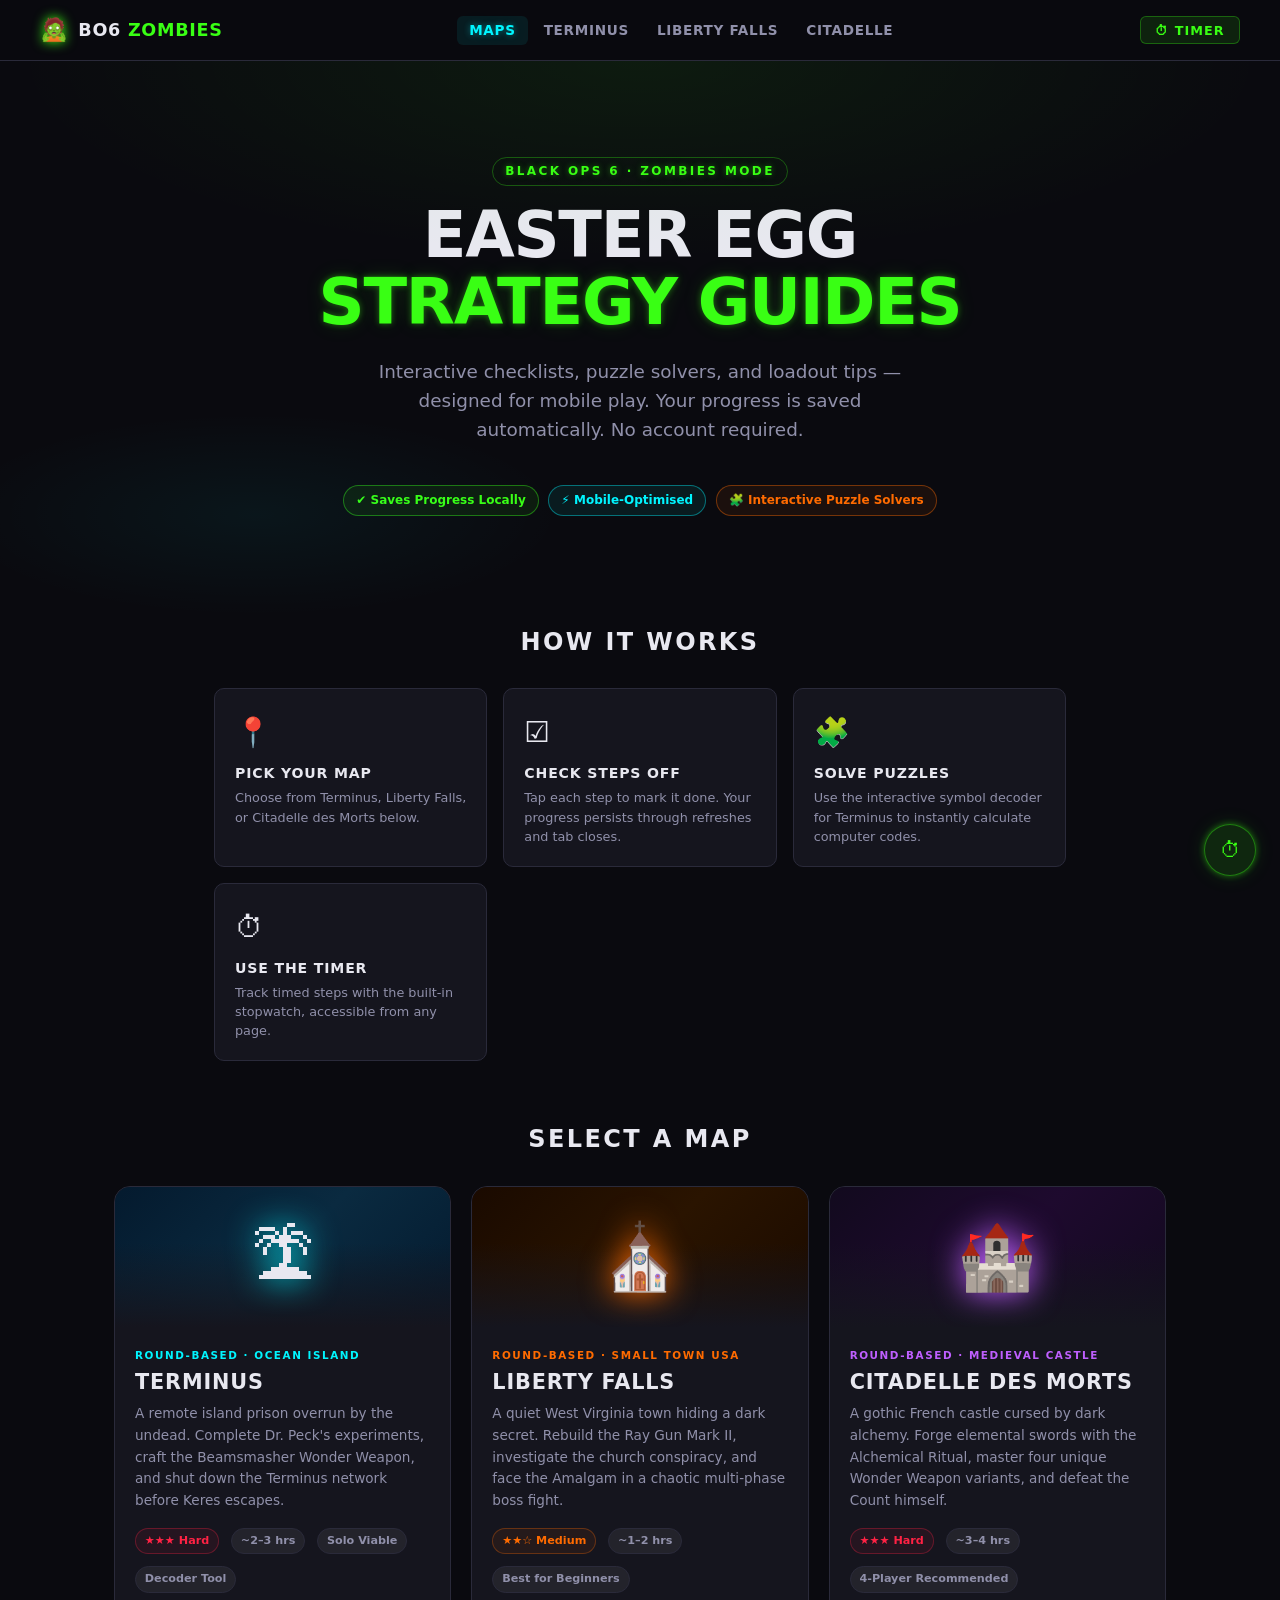
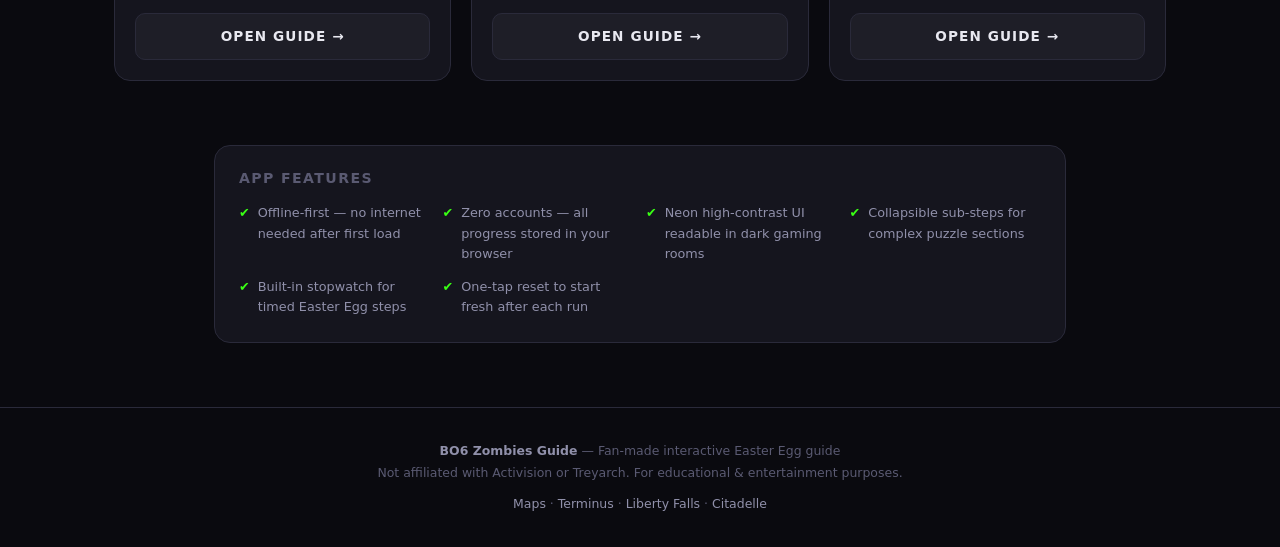
==== index.html @ 78459e30 "Refactor code structure for improved readability and maintainability" ====
<!DOCTYPE html>
<html lang="en">
<head>
  <meta charset="UTF-8" />
  <meta name="viewport" content="width=device-width, initial-scale=1.0" />
  <meta name="description" content="Interactive Black Ops 6 Zombies Main Quest guide with step-by-step checklists, puzzle solvers, and loadout recommendations. Works offline and saves your progress." />
  <title>BO6 Zombies — Easter Egg Guide</title>
  <link rel="stylesheet" href="css/style.css" />
  <link rel="icon" href="data:image/svg+xml,<svg xmlns='http://www.w3.org/2000/svg' viewBox='0 0 100 100'><text y='.9em' font-size='90'>🧟</text></svg>" />
  <!-- Preconnect for performance -->
  <meta name="theme-color" content="#0a0a0f" />
</head>
<body>

  <!-- ── Navigation ─────────────────────────────────────── -->
  <header class="site-header">
    <nav class="nav-inner" aria-label="Main navigation">
      <a href="index.html" class="nav-logo">
        <span class="logo-icon">🧟</span>
        <span>BO6<span class="accent"> Zombies</span></span>
      </a>
      <ul class="nav-links" role="list">
        <li><a href="index.html" class="active">Maps</a></li>
        <li><a href="terminus.html">Terminus</a></li>
        <li><a href="liberty-falls.html">Liberty Falls</a></li>
        <li><a href="citadelle.html">Citadelle</a></li>
      </ul>
      <button class="nav-timer-btn" aria-label="Open stopwatch timer">⏱ Timer</button>
    </nav>
  </header>

  <!-- ── Hero ───────────────────────────────────────────── -->
  <section class="hero" aria-labelledby="hero-title">
    <p class="hero-eyebrow">Black Ops 6 · Zombies Mode</p>
    <h1 class="hero-title" id="hero-title">
      Easter Egg<br />
      <span class="line-accent">Strategy Guides</span>
    </h1>
    <p class="hero-subtitle">
      Interactive checklists, puzzle solvers, and loadout tips — designed for
      mobile play. Your progress is saved automatically. No account required.
    </p>
    <div class="hero-badges">
      <span class="badge badge-green">✔ Saves Progress Locally</span>
      <span class="badge badge-cyan">⚡ Mobile-Optimised</span>
      <span class="badge badge-orange">🧩 Interactive Puzzle Solvers</span>
    </div>
  </section>

  <!-- ── How it Works ───────────────────────────────────── -->
  <section aria-label="How to use this guide" style="padding: 0 1.5rem 3rem; max-width:900px; margin:0 auto;">
    <h2 class="section-title"><span>How It Works</span></h2>
    <div style="display:grid; grid-template-columns:repeat(auto-fit,minmax(220px,1fr)); gap:1rem;">

      <div style="background:var(--bg-card);border:1px solid var(--border-subtle);border-radius:var(--radius-md);padding:1.25rem;">
        <div style="font-size:1.8rem;margin-bottom:0.6rem;">📍</div>
        <h3 style="font-size:0.88rem;font-weight:800;text-transform:uppercase;letter-spacing:0.06em;margin-bottom:0.4rem;">Pick Your Map</h3>
        <p style="font-size:0.8rem;color:var(--text-secondary);line-height:1.5;">Choose from Terminus, Liberty Falls, or Citadelle des Morts below.</p>
      </div>

      <div style="background:var(--bg-card);border:1px solid var(--border-subtle);border-radius:var(--radius-md);padding:1.25rem;">
        <div style="font-size:1.8rem;margin-bottom:0.6rem;">☑️</div>
        <h3 style="font-size:0.88rem;font-weight:800;text-transform:uppercase;letter-spacing:0.06em;margin-bottom:0.4rem;">Check Steps Off</h3>
        <p style="font-size:0.8rem;color:var(--text-secondary);line-height:1.5;">Tap each step to mark it done. Your progress persists through refreshes and tab closes.</p>
      </div>

      <div style="background:var(--bg-card);border:1px solid var(--border-subtle);border-radius:var(--radius-md);padding:1.25rem;">
        <div style="font-size:1.8rem;margin-bottom:0.6rem;">🧩</div>
        <h3 style="font-size:0.88rem;font-weight:800;text-transform:uppercase;letter-spacing:0.06em;margin-bottom:0.4rem;">Solve Puzzles</h3>
        <p style="font-size:0.8rem;color:var(--text-secondary);line-height:1.5;">Use the interactive symbol decoder for Terminus to instantly calculate computer codes.</p>
      </div>

      <div style="background:var(--bg-card);border:1px solid var(--border-subtle);border-radius:var(--radius-md);padding:1.25rem;">
        <div style="font-size:1.8rem;margin-bottom:0.6rem;">⏱</div>
        <h3 style="font-size:0.88rem;font-weight:800;text-transform:uppercase;letter-spacing:0.06em;margin-bottom:0.4rem;">Use the Timer</h3>
        <p style="font-size:0.8rem;color:var(--text-secondary);line-height:1.5;">Track timed steps with the built-in stopwatch, accessible from any page.</p>
      </div>

    </div>
  </section>

  <!-- ── Map Selection ──────────────────────────────────── -->
  <main>
    <h2 class="section-title" style="margin-top:1rem;"><span>Select a Map</span></h2>
    <div class="maps-grid" role="list">

      <!-- Terminus -->
      <article class="map-card map-card--terminus" role="listitem">
        <div class="map-card-banner">
          <span class="map-card-banner-icon">🏝</span>
        </div>
        <div class="map-card-body">
          <p class="map-card-tag">Round-Based · Ocean Island</p>
          <h3 class="map-card-name">Terminus</h3>
          <p class="map-card-desc">
            A remote island prison overrun by the undead. Complete Dr. Peck's
            experiments, craft the Beamsmasher Wonder Weapon, and shut down
            the Terminus network before Keres escapes.
          </p>
          <div class="map-card-meta">
            <span class="meta-pill diff-hard">★★★ Hard</span>
            <span class="meta-pill">~2–3 hrs</span>
            <span class="meta-pill">Solo Viable</span>
            <span class="meta-pill">Decoder Tool</span>
          </div>
          <a href="terminus.html" class="map-card-btn" aria-label="Open Terminus Easter Egg guide">
            Open Guide →
          </a>
        </div>
      </article>

      <!-- Liberty Falls -->
      <article class="map-card map-card--liberty" role="listitem">
        <div class="map-card-banner">
          <span class="map-card-banner-icon">⛪</span>
        </div>
        <div class="map-card-body">
          <p class="map-card-tag">Round-Based · Small Town USA</p>
          <h3 class="map-card-name">Liberty Falls</h3>
          <p class="map-card-desc">
            A quiet West Virginia town hiding a dark secret. Rebuild the
            Ray Gun Mark II, investigate the church conspiracy, and face the
            Amalgam in a chaotic multi-phase boss fight.
          </p>
          <div class="map-card-meta">
            <span class="meta-pill diff-medium">★★☆ Medium</span>
            <span class="meta-pill">~1–2 hrs</span>
            <span class="meta-pill">Best for Beginners</span>
          </div>
          <a href="liberty-falls.html" class="map-card-btn" aria-label="Open Liberty Falls Easter Egg guide">
            Open Guide →
          </a>
        </div>
      </article>

      <!-- Citadelle des Morts -->
      <article class="map-card map-card--citadelle" role="listitem">
        <div class="map-card-banner">
          <span class="map-card-banner-icon">🏰</span>
        </div>
        <div class="map-card-body">
          <p class="map-card-tag">Round-Based · Medieval Castle</p>
          <h3 class="map-card-name">Citadelle des Morts</h3>
          <p class="map-card-desc">
            A gothic French castle cursed by dark alchemy. Forge elemental
            swords with the Alchemical Ritual, master four unique Wonder
            Weapon variants, and defeat the Count himself.
          </p>
          <div class="map-card-meta">
            <span class="meta-pill diff-hard">★★★ Hard</span>
            <span class="meta-pill">~3–4 hrs</span>
            <span class="meta-pill">4-Player Recommended</span>
          </div>
          <a href="citadelle.html" class="map-card-btn" aria-label="Open Citadelle des Morts Easter Egg guide">
            Open Guide →
          </a>
        </div>
      </article>

    </div>
  </main>

  <!-- ── Features Callout ────────────────────────────────── -->
  <section style="padding: 0 1.5rem 4rem; max-width:900px; margin:0 auto;" aria-label="App features">
    <div style="background:var(--bg-card);border:1px solid var(--border-subtle);border-radius:var(--radius-lg);padding:1.5rem;">
      <h2 style="font-size:0.88rem;font-weight:800;text-transform:uppercase;letter-spacing:0.1em;color:var(--text-muted);margin-bottom:1rem;">App Features</h2>
      <div style="display:grid;grid-template-columns:repeat(auto-fit,minmax(180px,1fr));gap:0.75rem;">
        <div style="font-size:0.8rem;color:var(--text-secondary);display:flex;gap:0.5rem;align-items:flex-start;">
          <span style="color:var(--neon-green);font-weight:700;">✔</span>
          <span>Offline-first — no internet needed after first load</span>
        </div>
        <div style="font-size:0.8rem;color:var(--text-secondary);display:flex;gap:0.5rem;align-items:flex-start;">
          <span style="color:var(--neon-green);font-weight:700;">✔</span>
          <span>Zero accounts — all progress stored in your browser</span>
        </div>
        <div style="font-size:0.8rem;color:var(--text-secondary);display:flex;gap:0.5rem;align-items:flex-start;">
          <span style="color:var(--neon-green);font-weight:700;">✔</span>
          <span>Neon high-contrast UI readable in dark gaming rooms</span>
        </div>
        <div style="font-size:0.8rem;color:var(--text-secondary);display:flex;gap:0.5rem;align-items:flex-start;">
          <span style="color:var(--neon-green);font-weight:700;">✔</span>
          <span>Collapsible sub-steps for complex puzzle sections</span>
        </div>
        <div style="font-size:0.8rem;color:var(--text-secondary);display:flex;gap:0.5rem;align-items:flex-start;">
          <span style="color:var(--neon-green);font-weight:700;">✔</span>
          <span>Built-in stopwatch for timed Easter Egg steps</span>
        </div>
        <div style="font-size:0.8rem;color:var(--text-secondary);display:flex;gap:0.5rem;align-items:flex-start;">
          <span style="color:var(--neon-green);font-weight:700;">✔</span>
          <span>One-tap reset to start fresh after each run</span>
        </div>
      </div>
    </div>
  </section>

  <!-- ── Footer ─────────────────────────────────────────── -->
  <footer class="site-footer">
    <p><strong style="color:var(--text-secondary);">BO6 Zombies Guide</strong> — Fan-made interactive Easter Egg guide</p>
    <p>Not affiliated with Activision or Treyarch. For educational &amp; entertainment purposes.</p>
    <p style="margin-top:0.5rem;">
      <a href="index.html">Maps</a> ·
      <a href="terminus.html">Terminus</a> ·
      <a href="liberty-falls.html">Liberty Falls</a> ·
      <a href="citadelle.html">Citadelle</a>
    </p>
  </footer>

  <!-- ── Timer Modal ────────────────────────────────────── -->
  <div class="timer-modal-overlay" role="dialog" aria-modal="true" aria-label="Stopwatch timer">
    <div class="timer-modal">
      <button class="timer-modal-close" aria-label="Close timer">✕</button>
      <p class="timer-label">⏱ Round Stopwatch</p>
      <div class="timer-display" aria-live="polite">00:00:00.00</div>
      <div class="timer-controls">
        <button class="timer-btn timer-btn-start">▶ Start</button>
        <button class="timer-btn timer-btn-pause" disabled>⏸ Pause</button>
        <button class="timer-btn timer-btn-reset">↺ Reset</button>
      </div>
      <div class="timer-laps" aria-label="Lap times" role="list"></div>
    </div>
  </div>

  <!-- Floating timer button -->
  <button class="fab-timer" aria-label="Open stopwatch">⏱</button>

  <script src="js/app.js"></script>
</body>
</html>
---- css/style.css ----
/* ============================================================
   BLACK OPS 6 ZOMBIES GUIDE — Global Stylesheet
   Color Palette: Neon-on-Black for dark gaming rooms
   ============================================================ */

:root {
  --bg-primary:     #0a0a0f;
  --bg-secondary:   #111118;
  --bg-card:        #15151e;
  --bg-card-hover:  #1c1c28;
  --border-subtle:  #2a2a3a;

  --neon-green:     #39ff14;
  --neon-cyan:      #00f5ff;
  --neon-orange:    #ff6b00;
  --neon-red:       #ff2244;
  --neon-purple:    #bf5fff;
  --neon-yellow:    #ffe600;

  --text-primary:   #e8e8f0;
  --text-secondary: #9090aa;
  --text-muted:     #5a5a72;

  --glow-green:  0 0 6px #39ff1466, 0 0 20px #39ff1422;
  --glow-cyan:   0 0 6px #00f5ff66, 0 0 20px #00f5ff22;
  --glow-orange: 0 0 6px #ff6b0066, 0 0 20px #ff6b0022;
  --glow-red:    0 0 6px #ff224466, 0 0 20px #ff224422;

  --radius-sm:  6px;
  --radius-md:  10px;
  --radius-lg:  16px;

  --transition: 0.2s ease;
}

/* ── Reset & Base ────────────────────────────────────────── */
*, *::before, *::after { box-sizing: border-box; margin: 0; padding: 0; }

html { scroll-behavior: smooth; font-size: 16px; }

body {
  background: var(--bg-primary);
  color: var(--text-primary);
  font-family: 'Segoe UI', system-ui, -apple-system, sans-serif;
  line-height: 1.6;
  min-height: 100vh;
  overflow-x: hidden;
}

a { color: var(--neon-cyan); text-decoration: none; transition: color var(--transition); }
a:hover { color: #fff; text-shadow: var(--glow-cyan); }

img { max-width: 100%; height: auto; display: block; }

button { cursor: pointer; font-family: inherit; }

h1, h2, h3, h4 { line-height: 1.2; font-weight: 700; }

/* ── Scrollbar ───────────────────────────────────────────── */
::-webkit-scrollbar { width: 6px; }
::-webkit-scrollbar-track { background: var(--bg-secondary); }
::-webkit-scrollbar-thumb { background: var(--border-subtle); border-radius: 3px; }
::-webkit-scrollbar-thumb:hover { background: var(--neon-cyan); }

/* ── Header / Navbar ─────────────────────────────────────── */
.site-header {
  position: sticky;
  top: 0;
  z-index: 100;
  background: rgba(10, 10, 15, 0.92);
  backdrop-filter: blur(10px);
  border-bottom: 1px solid var(--border-subtle);
  padding: 0 1.5rem;
}

.nav-inner {
  max-width: 1200px;
  margin: 0 auto;
  display: flex;
  align-items: center;
  justify-content: space-between;
  height: 60px;
  gap: 1rem;
}

.nav-logo {
  display: flex;
  align-items: center;
  gap: 0.6rem;
  font-weight: 800;
  font-size: 1.1rem;
  color: var(--text-primary);
  letter-spacing: 0.04em;
  text-transform: uppercase;
  white-space: nowrap;
}

.nav-logo .logo-icon {
  font-size: 1.4rem;
  filter: drop-shadow(0 0 6px var(--neon-green));
}

.nav-logo span.accent { color: var(--neon-green); }

.nav-links {
  display: flex;
  align-items: center;
  gap: 0.25rem;
  list-style: none;
}

.nav-links a {
  color: var(--text-secondary);
  padding: 0.4rem 0.75rem;
  border-radius: var(--radius-sm);
  font-size: 0.85rem;
  font-weight: 600;
  text-transform: uppercase;
  letter-spacing: 0.05em;
  transition: all var(--transition);
  white-space: nowrap;
}

.nav-links a:hover,
.nav-links a.active {
  color: var(--neon-cyan);
  background: rgba(0, 245, 255, 0.08);
  text-shadow: var(--glow-cyan);
}

.nav-timer-btn {
  background: rgba(57, 255, 20, 0.1);
  border: 1px solid rgba(57, 255, 20, 0.3);
  color: var(--neon-green);
  padding: 0.35rem 0.9rem;
  border-radius: var(--radius-sm);
  font-size: 0.8rem;
  font-weight: 700;
  text-transform: uppercase;
  letter-spacing: 0.08em;
  transition: all var(--transition);
}

.nav-timer-btn:hover {
  background: rgba(57, 255, 20, 0.2);
  box-shadow: var(--glow-green);
}

/* ── Landing Hero ────────────────────────────────────────── */
.hero {
  position: relative;
  text-align: center;
  padding: 6rem 1.5rem 4rem;
  overflow: hidden;
}

.hero::before {
  content: '';
  position: absolute;
  inset: 0;
  background:
    radial-gradient(ellipse 70% 50% at 50% 0%, rgba(57,255,20,0.07) 0%, transparent 70%),
    radial-gradient(ellipse 40% 30% at 20% 80%, rgba(0,245,255,0.05) 0%, transparent 60%);
  pointer-events: none;
}

.hero-eyebrow {
  display: inline-block;
  font-size: 0.75rem;
  font-weight: 700;
  letter-spacing: 0.2em;
  text-transform: uppercase;
  color: var(--neon-green);
  text-shadow: var(--glow-green);
  margin-bottom: 1rem;
  border: 1px solid rgba(57,255,20,0.3);
  padding: 0.25rem 0.75rem;
  border-radius: 99px;
}

.hero-title {
  font-size: clamp(2rem, 6vw, 4rem);
  font-weight: 900;
  letter-spacing: -0.02em;
  text-transform: uppercase;
  line-height: 1.05;
  margin-bottom: 1.25rem;
}

.hero-title .line-accent { color: var(--neon-green); text-shadow: var(--glow-green); }

.hero-subtitle {
  font-size: clamp(0.9rem, 2vw, 1.15rem);
  color: var(--text-secondary);
  max-width: 560px;
  margin: 0 auto 2.5rem;
}

.hero-badges {
  display: flex;
  flex-wrap: wrap;
  gap: 0.6rem;
  justify-content: center;
  margin-bottom: 3rem;
}

.badge {
  display: inline-flex;
  align-items: center;
  gap: 0.35rem;
  font-size: 0.75rem;
  font-weight: 600;
  padding: 0.3rem 0.75rem;
  border-radius: 99px;
  border: 1px solid;
}

.badge-green  { border-color: rgba(57,255,20,0.4);   color: var(--neon-green);  background: rgba(57,255,20,0.07);  }
.badge-cyan   { border-color: rgba(0,245,255,0.4);   color: var(--neon-cyan);   background: rgba(0,245,255,0.07);  }
.badge-orange { border-color: rgba(255,107,0,0.4);   color: var(--neon-orange); background: rgba(255,107,0,0.07);  }

/* ── Map Cards Grid ──────────────────────────────────────── */
.section-title {
  text-align: center;
  font-size: clamp(1.1rem, 3vw, 1.5rem);
  font-weight: 800;
  text-transform: uppercase;
  letter-spacing: 0.1em;
  margin-bottom: 2rem;
  color: var(--text-secondary);
}

.section-title span { color: var(--text-primary); }

.maps-grid {
  display: grid;
  grid-template-columns: repeat(auto-fit, minmax(300px, 1fr));
  gap: 1.25rem;
  max-width: 1100px;
  margin: 0 auto;
  padding: 0 1.5rem 4rem;
}

.map-card {
  position: relative;
  background: var(--bg-card);
  border: 1px solid var(--border-subtle);
  border-radius: var(--radius-lg);
  overflow: hidden;
  transition: all 0.25s ease;
  display: flex;
  flex-direction: column;
}

.map-card:hover {
  border-color: var(--card-accent, var(--neon-cyan));
  box-shadow: 0 0 0 1px var(--card-accent, var(--neon-cyan)),
              0 8px 32px rgba(0,0,0,0.4);
  transform: translateY(-3px);
}

.map-card--terminus   { --card-accent: var(--neon-cyan);   }
.map-card--liberty    { --card-accent: var(--neon-orange); }
.map-card--citadelle  { --card-accent: var(--neon-purple); }

.map-card-banner {
  height: 140px;
  display: flex;
  align-items: center;
  justify-content: center;
  font-size: 4rem;
  position: relative;
  overflow: hidden;
}

.map-card--terminus .map-card-banner {
  background: linear-gradient(135deg, #041a2e 0%, #0a2a40 50%, #041a2e 100%);
}

.map-card--liberty .map-card-banner {
  background: linear-gradient(135deg, #1a0a00 0%, #2a1400 50%, #1a0a00 100%);
}

.map-card--citadelle .map-card-banner {
  background: linear-gradient(135deg, #120a1e 0%, #1e0a2e 50%, #120a1e 100%);
}

.map-card-banner::after {
  content: '';
  position: absolute;
  inset: 0;
  background: linear-gradient(to bottom, transparent 40%, var(--bg-card) 100%);
}

.map-card-banner-icon {
  position: relative;
  z-index: 1;
  filter: drop-shadow(0 0 16px var(--card-accent, var(--neon-cyan)));
  transition: transform 0.3s ease;
}

.map-card:hover .map-card-banner-icon { transform: scale(1.1); }

.map-card-body {
  padding: 1.25rem;
  flex: 1;
  display: flex;
  flex-direction: column;
}

.map-card-tag {
  font-size: 0.65rem;
  font-weight: 700;
  text-transform: uppercase;
  letter-spacing: 0.15em;
  color: var(--card-accent, var(--neon-cyan));
  margin-bottom: 0.4rem;
}

.map-card-name {
  font-size: 1.3rem;
  font-weight: 900;
  text-transform: uppercase;
  letter-spacing: 0.04em;
  margin-bottom: 0.5rem;
}

.map-card-desc {
  font-size: 0.85rem;
  color: var(--text-secondary);
  flex: 1;
  margin-bottom: 1rem;
}

.map-card-meta {
  display: flex;
  gap: 0.75rem;
  margin-bottom: 1.25rem;
  flex-wrap: wrap;
}

.meta-pill {
  font-size: 0.7rem;
  font-weight: 600;
  padding: 0.2rem 0.55rem;
  border-radius: 99px;
  background: rgba(255,255,255,0.06);
  color: var(--text-secondary);
  border: 1px solid var(--border-subtle);
}

.meta-pill.diff-easy   { color: var(--neon-green);  border-color: rgba(57,255,20,0.3);  background: rgba(57,255,20,0.07);  }
.meta-pill.diff-medium { color: var(--neon-orange); border-color: rgba(255,107,0,0.3);  background: rgba(255,107,0,0.07);  }
.meta-pill.diff-hard   { color: var(--neon-red);    border-color: rgba(255,34,68,0.3);  background: rgba(255,34,68,0.07);  }

.map-card-btn {
  display: flex;
  align-items: center;
  justify-content: center;
  gap: 0.5rem;
  width: 100%;
  padding: 0.75rem;
  border-radius: var(--radius-md);
  background: rgba(255,255,255,0.04);
  border: 1px solid var(--border-subtle);
  color: var(--text-primary);
  font-size: 0.85rem;
  font-weight: 700;
  text-transform: uppercase;
  letter-spacing: 0.08em;
  transition: all var(--transition);
}

.map-card:hover .map-card-btn {
  background: var(--card-accent, var(--neon-cyan));
  border-color: transparent;
  color: #000;
  box-shadow: 0 4px 16px color-mix(in srgb, var(--card-accent, var(--neon-cyan)) 40%, transparent);
}

/* ── Guide Layout (Inner Pages) ──────────────────────────── */
.guide-layout {
  display: flex;
  max-width: 1200px;
  margin: 0 auto;
  padding: 2rem 1.5rem;
  gap: 2rem;
  align-items: flex-start;
}

/* Sidebar */
.guide-sidebar {
  width: 220px;
  flex-shrink: 0;
  position: sticky;
  top: 72px;
  max-height: calc(100vh - 80px);
  overflow-y: auto;
}

.sidebar-label {
  font-size: 0.65rem;
  font-weight: 700;
  letter-spacing: 0.15em;
  text-transform: uppercase;
  color: var(--text-muted);
  padding: 0 0.5rem;
  margin-bottom: 0.5rem;
}

.sidebar-nav {
  list-style: none;
  display: flex;
  flex-direction: column;
  gap: 2px;
  padding-bottom: 1rem;
}

.sidebar-nav a {
  display: flex;
  align-items: center;
  gap: 0.6rem;
  padding: 0.5rem 0.75rem;
  border-radius: var(--radius-sm);
  color: var(--text-secondary);
  font-size: 0.82rem;
  font-weight: 500;
  transition: all var(--transition);
  border-left: 2px solid transparent;
}

.sidebar-nav a:hover {
  color: var(--text-primary);
  background: rgba(255,255,255,0.04);
  border-left-color: var(--accent-color, var(--neon-cyan));
}

.sidebar-nav a.active {
  color: var(--accent-color, var(--neon-cyan));
  background: rgba(0,245,255,0.07);
  border-left-color: var(--accent-color, var(--neon-cyan));
  text-shadow: var(--glow-cyan);
}

.sidebar-progress {
  margin-top: 1.5rem;
  padding: 1rem;
  background: var(--bg-card);
  border: 1px solid var(--border-subtle);
  border-radius: var(--radius-md);
}

.sidebar-progress-label {
  font-size: 0.72rem;
  font-weight: 700;
  text-transform: uppercase;
  letter-spacing: 0.1em;
  color: var(--text-muted);
  margin-bottom: 0.75rem;
}

.progress-bar-wrap {
  height: 6px;
  background: var(--border-subtle);
  border-radius: 99px;
  overflow: hidden;
  margin-bottom: 0.4rem;
}

.progress-bar-fill {
  height: 100%;
  background: linear-gradient(90deg, var(--neon-green), var(--neon-cyan));
  border-radius: 99px;
  transition: width 0.4s ease;
  box-shadow: var(--glow-green);
}

.progress-text {
  font-size: 0.72rem;
  color: var(--text-secondary);
  display: flex;
  justify-content: space-between;
}

.progress-text .pct { color: var(--neon-green); font-weight: 700; }

.sidebar-reset-btn {
  display: block;
  width: 100%;
  margin-top: 0.75rem;
  padding: 0.4rem;
  background: transparent;
  border: 1px solid var(--border-subtle);
  border-radius: var(--radius-sm);
  color: var(--text-muted);
  font-size: 0.72rem;
  font-weight: 600;
  text-transform: uppercase;
  letter-spacing: 0.08em;
  transition: all var(--transition);
}

.sidebar-reset-btn:hover {
  border-color: var(--neon-red);
  color: var(--neon-red);
}

/* Main content */
.guide-main { flex: 1; min-width: 0; }

/* ── Guide Hero Banner ───────────────────────────────────── */
.guide-hero {
  border-radius: var(--radius-lg);
  overflow: hidden;
  margin-bottom: 2rem;
  padding: 2.5rem 2rem;
  position: relative;
}

.guide-hero--terminus {
  background: linear-gradient(135deg, #020e1a 0%, #061827 50%, #020e1a 100%);
  border: 1px solid rgba(0,245,255,0.2);
}

.guide-hero--liberty {
  background: linear-gradient(135deg, #1a0800 0%, #2a1000 50%, #1a0800 100%);
  border: 1px solid rgba(255,107,0,0.2);
}

.guide-hero--citadelle {
  background: linear-gradient(135deg, #0e0018 0%, #180028 50%, #0e0018 100%);
  border: 1px solid rgba(191,95,255,0.2);
}

.guide-hero-tag {
  font-size: 0.7rem;
  font-weight: 700;
  letter-spacing: 0.2em;
  text-transform: uppercase;
  color: var(--accent-color, var(--neon-cyan));
  margin-bottom: 0.5rem;
}

.guide-hero h1 {
  font-size: clamp(1.6rem, 4vw, 2.5rem);
  font-weight: 900;
  text-transform: uppercase;
  letter-spacing: 0.04em;
  margin-bottom: 0.75rem;
}

.guide-hero p {
  color: var(--text-secondary);
  font-size: 0.95rem;
  max-width: 560px;
  margin-bottom: 1.25rem;
}

.guide-hero-stats {
  display: flex;
  gap: 1.5rem;
  flex-wrap: wrap;
}

.hero-stat {
  display: flex;
  flex-direction: column;
  gap: 0.1rem;
}

.hero-stat-value {
  font-size: 1.4rem;
  font-weight: 900;
  color: var(--accent-color, var(--neon-cyan));
  text-shadow: var(--glow-cyan);
  line-height: 1;
}

.hero-stat-label {
  font-size: 0.65rem;
  font-weight: 600;
  text-transform: uppercase;
  letter-spacing: 0.12em;
  color: var(--text-muted);
}

/* ── Section Headers ─────────────────────────────────────── */
.guide-section {
  margin-bottom: 2.5rem;
  scroll-margin-top: 80px;
}

.section-header {
  display: flex;
  align-items: center;
  gap: 0.75rem;
  padding: 0.75rem 1rem;
  border-radius: var(--radius-md);
  margin-bottom: 1rem;
  position: relative;
}

.section-header--green  { background: rgba(57,255,20,0.07);  border-left: 3px solid var(--neon-green);  }
.section-header--cyan   { background: rgba(0,245,255,0.07);  border-left: 3px solid var(--neon-cyan);   }
.section-header--orange { background: rgba(255,107,0,0.07);  border-left: 3px solid var(--neon-orange); }
.section-header--red    { background: rgba(255,34,68,0.07);  border-left: 3px solid var(--neon-red);    }
.section-header--purple { background: rgba(191,95,255,0.07); border-left: 3px solid var(--neon-purple); }
.section-header--yellow { background: rgba(255,230,0,0.07);  border-left: 3px solid var(--neon-yellow); }

.section-icon { font-size: 1.4rem; }

.section-header h2 {
  font-size: 1rem;
  font-weight: 800;
  text-transform: uppercase;
  letter-spacing: 0.08em;
  flex: 1;
}

.section-phase-tag {
  font-size: 0.65rem;
  font-weight: 700;
  text-transform: uppercase;
  letter-spacing: 0.12em;
  padding: 0.2rem 0.5rem;
  border-radius: 99px;
}

.phase-early  { background: rgba(57,255,20,0.15);  color: var(--neon-green);  }
.phase-mid    { background: rgba(0,245,255,0.15);  color: var(--neon-cyan);   }
.phase-boss   { background: rgba(255,34,68,0.15);  color: var(--neon-red);    }

/* ── Checklist ───────────────────────────────────────────── */
.checklist {
  display: flex;
  flex-direction: column;
  gap: 0.5rem;
}

.checklist-item {
  background: var(--bg-card);
  border: 1px solid var(--border-subtle);
  border-radius: var(--radius-md);
  transition: all var(--transition);
  overflow: hidden;
}

.checklist-item:hover {
  border-color: rgba(255,255,255,0.12);
}

.checklist-item.completed {
  opacity: 0.55;
  border-color: rgba(57,255,20,0.2);
}

.checklist-item.completed .step-title {
  text-decoration: line-through;
  color: var(--text-muted);
}

.step-main {
  display: flex;
  align-items: flex-start;
  gap: 0.75rem;
  padding: 0.9rem 1rem;
  cursor: pointer;
}

.step-checkbox {
  width: 20px;
  height: 20px;
  min-width: 20px;
  border: 2px solid var(--border-subtle);
  border-radius: 5px;
  background: transparent;
  display: flex;
  align-items: center;
  justify-content: center;
  transition: all var(--transition);
  margin-top: 1px;
}

.checklist-item.completed .step-checkbox {
  background: var(--neon-green);
  border-color: var(--neon-green);
  box-shadow: var(--glow-green);
}

.step-checkbox svg { display: none; }
.checklist-item.completed .step-checkbox svg { display: block; }

.step-content { flex: 1; min-width: 0; }

.step-number {
  font-size: 0.65rem;
  font-weight: 700;
  color: var(--text-muted);
  letter-spacing: 0.12em;
  font-family: monospace;
}

.step-title {
  font-size: 0.92rem;
  font-weight: 600;
  color: var(--text-primary);
  margin: 0.1rem 0 0.25rem;
  transition: all var(--transition);
}

.step-desc {
  font-size: 0.8rem;
  color: var(--text-secondary);
  line-height: 1.5;
}

.step-tags {
  display: flex;
  gap: 0.4rem;
  flex-wrap: wrap;
  margin-top: 0.4rem;
}

.step-tag {
  font-size: 0.6rem;
  font-weight: 700;
  text-transform: uppercase;
  letter-spacing: 0.1em;
  padding: 0.15rem 0.45rem;
  border-radius: 99px;
}

.tag-tip      { background: rgba(0,245,255,0.12);  color: var(--neon-cyan);   }
.tag-warning  { background: rgba(255,107,0,0.12);  color: var(--neon-orange); }
.tag-required { background: rgba(255,34,68,0.12);  color: var(--neon-red);    }
.tag-solo     { background: rgba(57,255,20,0.12);  color: var(--neon-green);  }
.tag-squad    { background: rgba(191,95,255,0.12); color: var(--neon-purple); }

/* Expandable sub-steps */
.substep-toggle {
  display: flex;
  align-items: center;
  gap: 0.4rem;
  background: none;
  border: none;
  color: var(--neon-cyan);
  font-size: 0.75rem;
  font-weight: 700;
  text-transform: uppercase;
  letter-spacing: 0.1em;
  padding: 0 1rem 0.75rem 3.15rem;
  transition: opacity var(--transition);
}

.substep-toggle:hover { opacity: 0.7; }

.substep-toggle .toggle-icon {
  display: inline-block;
  transition: transform var(--transition);
}

.substep-toggle.open .toggle-icon { transform: rotate(90deg); }

.substeps {
  display: none;
  border-top: 1px solid var(--border-subtle);
  padding: 0.75rem 1rem 0.75rem 3.35rem;
  background: var(--bg-secondary);
}

.substeps.open { display: block; }

.substeps ol {
  padding-left: 1.2rem;
  display: flex;
  flex-direction: column;
  gap: 0.5rem;
}

.substeps li {
  font-size: 0.82rem;
  color: var(--text-secondary);
  line-height: 1.5;
  padding-left: 0.25rem;
}

.substeps li strong { color: var(--text-primary); }
.substeps li code {
  background: rgba(0,245,255,0.1);
  color: var(--neon-cyan);
  padding: 0.1em 0.4em;
  border-radius: 4px;
  font-family: 'Courier New', monospace;
  font-size: 0.9em;
}

.substeps .sub-note {
  margin-top: 0.75rem;
  padding: 0.6rem 0.8rem;
  background: rgba(255,107,0,0.07);
  border: 1px solid rgba(255,107,0,0.2);
  border-radius: var(--radius-sm);
  font-size: 0.78rem;
  color: var(--neon-orange);
}

/* ── Loadout Card ────────────────────────────────────────── */
.loadout-grid {
  display: grid;
  grid-template-columns: repeat(auto-fit, minmax(200px, 1fr));
  gap: 1rem;
  margin-bottom: 1.5rem;
}

.loadout-card {
  background: var(--bg-card);
  border: 1px solid var(--border-subtle);
  border-radius: var(--radius-md);
  padding: 1rem;
}

.loadout-card-header {
  display: flex;
  align-items: center;
  gap: 0.5rem;
  margin-bottom: 0.75rem;
}

.loadout-icon { font-size: 1.2rem; }

.loadout-label {
  font-size: 0.7rem;
  font-weight: 700;
  text-transform: uppercase;
  letter-spacing: 0.12em;
  color: var(--text-muted);
}

.loadout-items {
  display: flex;
  flex-direction: column;
  gap: 0.3rem;
}

.loadout-item {
  display: flex;
  align-items: center;
  gap: 0.5rem;
  font-size: 0.82rem;
  color: var(--text-secondary);
}

.loadout-item .dot {
  width: 6px;
  height: 6px;
  border-radius: 50%;
  background: var(--accent-color, var(--neon-cyan));
  flex-shrink: 0;
}

.loadout-item .item-name { color: var(--text-primary); font-weight: 500; }
.loadout-item .item-why  { color: var(--text-muted); font-size: 0.75rem; }

/* ── Interactive Puzzle Solver ───────────────────────────── */
.puzzle-solver {
  background: var(--bg-card);
  border: 1px solid var(--border-subtle);
  border-radius: var(--radius-lg);
  padding: 1.5rem;
  margin-bottom: 2rem;
}

.puzzle-solver-title {
  font-size: 0.9rem;
  font-weight: 800;
  text-transform: uppercase;
  letter-spacing: 0.08em;
  color: var(--neon-cyan);
  text-shadow: var(--glow-cyan);
  margin-bottom: 0.4rem;
}

.puzzle-solver-desc {
  font-size: 0.8rem;
  color: var(--text-secondary);
  margin-bottom: 1.25rem;
}

.symbol-grid {
  display: grid;
  grid-template-columns: repeat(5, 1fr);
  gap: 0.5rem;
  margin-bottom: 1.25rem;
}

.symbol-btn {
  aspect-ratio: 1;
  background: var(--bg-secondary);
  border: 1px solid var(--border-subtle);
  border-radius: var(--radius-sm);
  color: var(--text-secondary);
  font-size: 1.2rem;
  display: flex;
  align-items: center;
  justify-content: center;
  transition: all var(--transition);
  flex-direction: column;
  gap: 2px;
}

.symbol-btn:hover {
  border-color: var(--neon-cyan);
  color: var(--neon-cyan);
  background: rgba(0,245,255,0.08);
}

.symbol-btn.selected {
  border-color: var(--neon-cyan);
  background: rgba(0,245,255,0.15);
  color: var(--neon-cyan);
  box-shadow: var(--glow-cyan);
}

.symbol-btn span { font-size: 0.55rem; text-transform: uppercase; letter-spacing: 0.05em; font-weight: 600; }

.solver-slots {
  display: flex;
  gap: 0.75rem;
  margin-bottom: 1rem;
  flex-wrap: wrap;
}

.solver-slot {
  flex: 1;
  min-width: 80px;
  background: var(--bg-secondary);
  border: 2px dashed var(--border-subtle);
  border-radius: var(--radius-md);
  padding: 0.75rem;
  text-align: center;
  min-height: 70px;
  display: flex;
  flex-direction: column;
  align-items: center;
  justify-content: center;
  gap: 0.25rem;
  transition: all var(--transition);
  cursor: pointer;
  position: relative;
}

.solver-slot.filled {
  border-style: solid;
  border-color: var(--neon-cyan);
  background: rgba(0,245,255,0.05);
}

.solver-slot .slot-label {
  font-size: 0.6rem;
  font-weight: 700;
  letter-spacing: 0.1em;
  text-transform: uppercase;
  color: var(--text-muted);
}

.solver-slot .slot-symbol {
  font-size: 1.5rem;
  line-height: 1;
}

.solver-slot .slot-name {
  font-size: 0.65rem;
  color: var(--neon-cyan);
  font-weight: 600;
}

.solver-slot .slot-clear {
  position: absolute;
  top: 4px; right: 6px;
  font-size: 0.7rem;
  color: var(--text-muted);
  background: none;
  border: none;
  display: none;
}

.solver-slot.filled:hover .slot-clear { display: block; color: var(--neon-red); }

.solver-output {
  background: var(--bg-secondary);
  border: 1px solid rgba(57,255,20,0.3);
  border-radius: var(--radius-md);
  padding: 1rem;
  display: none;
}

.solver-output.visible { display: block; }

.solver-output-label {
  font-size: 0.65rem;
  font-weight: 700;
  text-transform: uppercase;
  letter-spacing: 0.15em;
  color: var(--neon-green);
  margin-bottom: 0.5rem;
}

.solver-output-code {
  font-size: 1.6rem;
  font-weight: 900;
  font-family: 'Courier New', monospace;
  color: var(--neon-green);
  text-shadow: var(--glow-green);
  letter-spacing: 0.2em;
}

.solver-btn {
  margin-top: 0.75rem;
  padding: 0.5rem 1.25rem;
  border-radius: var(--radius-sm);
  border: 1px solid rgba(0,245,255,0.3);
  background: rgba(0,245,255,0.08);
  color: var(--neon-cyan);
  font-size: 0.78rem;
  font-weight: 700;
  text-transform: uppercase;
  letter-spacing: 0.08em;
  transition: all var(--transition);
}

.solver-btn:hover { background: rgba(0,245,255,0.18); box-shadow: var(--glow-cyan); }

/* ── Boss Fight Section ───────────────────────────────────── */
.boss-section {
  background: var(--bg-card);
  border: 1px solid rgba(255,34,68,0.25);
  border-radius: var(--radius-lg);
  padding: 1.5rem;
  margin-bottom: 2rem;
  position: relative;
  overflow: hidden;
}

.boss-section::before {
  content: '';
  position: absolute;
  top: 0; left: 0; right: 0;
  height: 2px;
  background: linear-gradient(90deg, transparent, var(--neon-red), transparent);
}

.boss-header {
  display: flex;
  align-items: center;
  gap: 1rem;
  margin-bottom: 1.25rem;
  flex-wrap: wrap;
}

.boss-icon { font-size: 2.5rem; filter: drop-shadow(0 0 12px var(--neon-red)); }

.boss-info h3 {
  font-size: 1.2rem;
  font-weight: 900;
  text-transform: uppercase;
  letter-spacing: 0.06em;
  color: var(--neon-red);
  text-shadow: var(--glow-red);
}

.boss-info p {
  font-size: 0.8rem;
  color: var(--text-secondary);
  margin-top: 0.15rem;
}

.boss-phases {
  display: flex;
  flex-direction: column;
  gap: 0.75rem;
  margin-bottom: 1.25rem;
}

.boss-phase {
  background: var(--bg-secondary);
  border-radius: var(--radius-md);
  padding: 0.9rem 1rem;
  border-left: 3px solid var(--neon-red);
  display: flex;
  align-items: flex-start;
  gap: 0.75rem;
}

.phase-num {
  width: 28px;
  height: 28px;
  min-width: 28px;
  background: rgba(255,34,68,0.15);
  border: 1px solid rgba(255,34,68,0.3);
  border-radius: 50%;
  display: flex;
  align-items: center;
  justify-content: center;
  font-size: 0.75rem;
  font-weight: 900;
  color: var(--neon-red);
}

.phase-detail h4 { font-size: 0.85rem; font-weight: 700; margin-bottom: 0.25rem; }
.phase-detail p  { font-size: 0.78rem; color: var(--text-secondary); line-height: 1.5; }

.boss-tips {
  background: rgba(255,107,0,0.06);
  border: 1px solid rgba(255,107,0,0.2);
  border-radius: var(--radius-md);
  padding: 0.9rem 1rem;
}

.boss-tips-title {
  display: flex;
  align-items: center;
  gap: 0.5rem;
  font-size: 0.75rem;
  font-weight: 700;
  text-transform: uppercase;
  letter-spacing: 0.1em;
  color: var(--neon-orange);
  margin-bottom: 0.6rem;
}

.boss-tips ul {
  padding-left: 1.25rem;
  display: flex;
  flex-direction: column;
  gap: 0.3rem;
}

.boss-tips li { font-size: 0.8rem; color: var(--text-secondary); line-height: 1.5; }
.boss-tips li strong { color: var(--text-primary); }

/* ── Timer Widget ────────────────────────────────────────── */
.timer-modal-overlay {
  position: fixed;
  inset: 0;
  background: rgba(0,0,0,0.75);
  z-index: 200;
  display: none;
  align-items: center;
  justify-content: center;
  padding: 1rem;
  backdrop-filter: blur(4px);
}

.timer-modal-overlay.open { display: flex; }

.timer-modal {
  background: var(--bg-card);
  border: 1px solid rgba(57,255,20,0.3);
  border-radius: var(--radius-lg);
  padding: 2rem;
  width: 100%;
  max-width: 360px;
  text-align: center;
  box-shadow: var(--glow-green), 0 20px 60px rgba(0,0,0,0.6);
  position: relative;
}

.timer-modal-close {
  position: absolute;
  top: 0.75rem; right: 1rem;
  background: none;
  border: none;
  color: var(--text-muted);
  font-size: 1.1rem;
  transition: color var(--transition);
}

.timer-modal-close:hover { color: var(--neon-red); }

.timer-label {
  font-size: 0.7rem;
  font-weight: 700;
  letter-spacing: 0.2em;
  text-transform: uppercase;
  color: var(--neon-green);
  margin-bottom: 0.75rem;
}

.timer-display {
  font-size: 3.5rem;
  font-weight: 900;
  font-family: 'Courier New', monospace;
  color: var(--neon-green);
  text-shadow: var(--glow-green);
  letter-spacing: 0.05em;
  line-height: 1;
  margin-bottom: 1.5rem;
}

.timer-controls {
  display: flex;
  gap: 0.75rem;
  justify-content: center;
  flex-wrap: wrap;
}

.timer-btn {
  padding: 0.6rem 1.25rem;
  border-radius: var(--radius-sm);
  font-size: 0.8rem;
  font-weight: 700;
  text-transform: uppercase;
  letter-spacing: 0.08em;
  border: 1px solid;
  transition: all var(--transition);
}

.timer-btn-start {
  background: rgba(57,255,20,0.12);
  border-color: rgba(57,255,20,0.4);
  color: var(--neon-green);
}

.timer-btn-start:hover { background: rgba(57,255,20,0.25); box-shadow: var(--glow-green); }

.timer-btn-pause {
  background: rgba(255,107,0,0.12);
  border-color: rgba(255,107,0,0.4);
  color: var(--neon-orange);
}

.timer-btn-pause:hover { background: rgba(255,107,0,0.25); box-shadow: var(--glow-orange); }

.timer-btn-reset {
  background: rgba(255,34,68,0.1);
  border-color: rgba(255,34,68,0.3);
  color: var(--neon-red);
}

.timer-btn-reset:hover { background: rgba(255,34,68,0.2); box-shadow: var(--glow-red); }

.timer-laps {
  margin-top: 1rem;
  max-height: 120px;
  overflow-y: auto;
  text-align: left;
}

.timer-lap {
  display: flex;
  justify-content: space-between;
  padding: 0.25rem 0;
  border-bottom: 1px solid var(--border-subtle);
  font-size: 0.78rem;
  color: var(--text-secondary);
  font-family: monospace;
}

/* ── Info Callout Boxes ──────────────────────────────────── */
.callout {
  border-radius: var(--radius-md);
  padding: 0.9rem 1rem;
  display: flex;
  gap: 0.75rem;
  align-items: flex-start;
  margin: 1rem 0;
  font-size: 0.82rem;
  line-height: 1.5;
}

.callout-icon { font-size: 1.1rem; margin-top: 0.05rem; }
.callout-body strong { display: block; font-size: 0.75rem; font-weight: 700; text-transform: uppercase; letter-spacing: 0.1em; margin-bottom: 0.3rem; }

.callout-tip      { background: rgba(0,245,255,0.07);  border: 1px solid rgba(0,245,255,0.2);  }
.callout-tip .callout-icon, .callout-tip strong { color: var(--neon-cyan); }

.callout-warn     { background: rgba(255,107,0,0.07);  border: 1px solid rgba(255,107,0,0.2);  }
.callout-warn .callout-icon, .callout-warn strong { color: var(--neon-orange); }

.callout-danger   { background: rgba(255,34,68,0.07);  border: 1px solid rgba(255,34,68,0.2);  }
.callout-danger .callout-icon, .callout-danger strong { color: var(--neon-red); }

/* ── Footer ──────────────────────────────────────────────── */
.site-footer {
  border-top: 1px solid var(--border-subtle);
  padding: 2rem 1.5rem;
  text-align: center;
  color: var(--text-muted);
  font-size: 0.78rem;
  line-height: 1.8;
}

.site-footer a { color: var(--text-secondary); }
.site-footer a:hover { color: var(--neon-cyan); }

/* ── Floating Timer Button ────────────────────────────────── */
.fab-timer {
  position: fixed;
  bottom: 1.5rem;
  right: 1.5rem;
  width: 52px;
  height: 52px;
  border-radius: 50%;
  background: rgba(57,255,20,0.12);
  border: 1px solid rgba(57,255,20,0.4);
  color: var(--neon-green);
  font-size: 1.3rem;
  display: flex;
  align-items: center;
  justify-content: center;
  box-shadow: var(--glow-green);
  transition: all var(--transition);
  z-index: 50;
  cursor: pointer;
}

.fab-timer:hover { background: rgba(57,255,20,0.25); transform: scale(1.08); }

.fab-timer.running {
  animation: pulse-green 1.5s ease-in-out infinite;
}

@keyframes pulse-green {
  0%, 100% { box-shadow: 0 0 6px #39ff1466, 0 0 20px #39ff1422; }
  50%       { box-shadow: 0 0 12px #39ff14aa, 0 0 36px #39ff1455; }
}

/* ── Utility Classes ─────────────────────────────────────── */
.container { max-width: 1200px; margin: 0 auto; padding: 0 1.5rem; }
.divider { height: 1px; background: var(--border-subtle); margin: 2rem 0; }
.text-center { text-align: center; }
.mt-1 { margin-top: 0.5rem; }
.mt-2 { margin-top: 1rem; }
.mb-2 { margin-bottom: 1rem; }
.visually-hidden { position: absolute; width: 1px; height: 1px; overflow: hidden; clip: rect(0,0,0,0); }

/* ── Mobile Bottom Navigation ─────────────────────────────── */
.mobile-bottom-nav {
  display: none;
  position: fixed;
  bottom: 0; left: 0; right: 0;
  background: rgba(10,10,15,0.95);
  backdrop-filter: blur(10px);
  border-top: 1px solid var(--border-subtle);
  padding: 0.5rem;
  z-index: 100;
  justify-content: center;
  gap: 0.25rem;
  overflow-x: auto;
}

.mobile-bottom-nav a {
  display: flex;
  flex-direction: column;
  align-items: center;
  gap: 2px;
  padding: 0.4rem 0.75rem;
  border-radius: var(--radius-sm);
  color: var(--text-muted);
  font-size: 0.65rem;
  font-weight: 600;
  text-transform: uppercase;
  letter-spacing: 0.06em;
  white-space: nowrap;
  transition: all var(--transition);
}

.mobile-bottom-nav a:hover,
.mobile-bottom-nav a.active {
  color: var(--accent-color, var(--neon-cyan));
  background: rgba(0,245,255,0.08);
}

.mobile-bottom-nav a span { font-size: 1.1rem; }

/* ── Responsive ──────────────────────────────────────────── */
@media (max-width: 900px) {
  .guide-sidebar { display: none; }
  .guide-layout { padding: 1.25rem 1rem; }
  .mobile-bottom-nav { display: flex; }
  .guide-main { padding-bottom: 70px; }
}

@media (max-width: 768px) {
  .nav-links { display: none; }
  .hero { padding: 4rem 1rem 2.5rem; }
  .maps-grid { grid-template-columns: 1fr; padding: 0 1rem 5rem; }
  .guide-hero { padding: 1.5rem 1.25rem; }
  .guide-hero-stats { gap: 1rem; }
  .symbol-grid { grid-template-columns: repeat(4, 1fr); }
  .solver-slots { gap: 0.5rem; }
  .loadout-grid { grid-template-columns: 1fr 1fr; }
  .boss-header { gap: 0.75rem; }
}

@media (max-width: 480px) {
  .site-header { padding: 0 1rem; }
  .nav-logo { font-size: 0.95rem; }
  .symbol-grid { grid-template-columns: repeat(3, 1fr); }
  .loadout-grid { grid-template-columns: 1fr; }
  .timer-display { font-size: 2.8rem; }
}
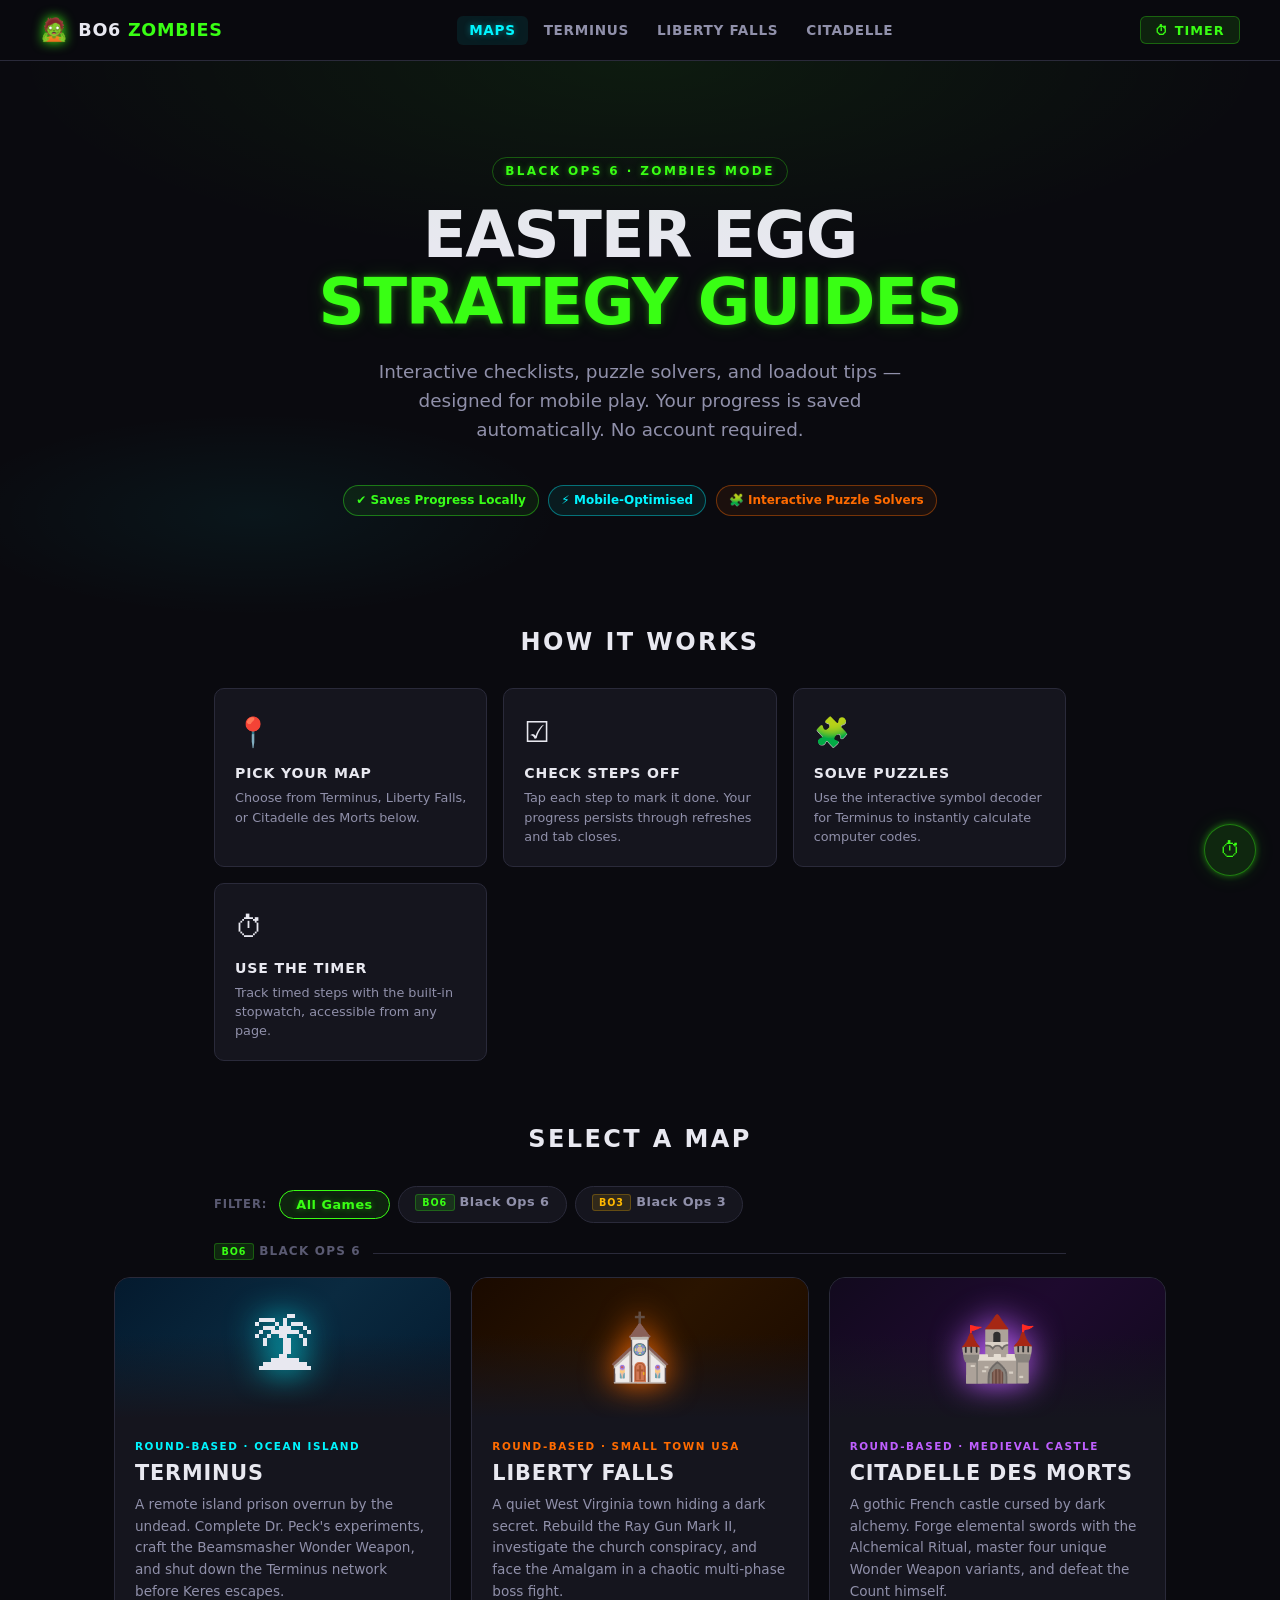
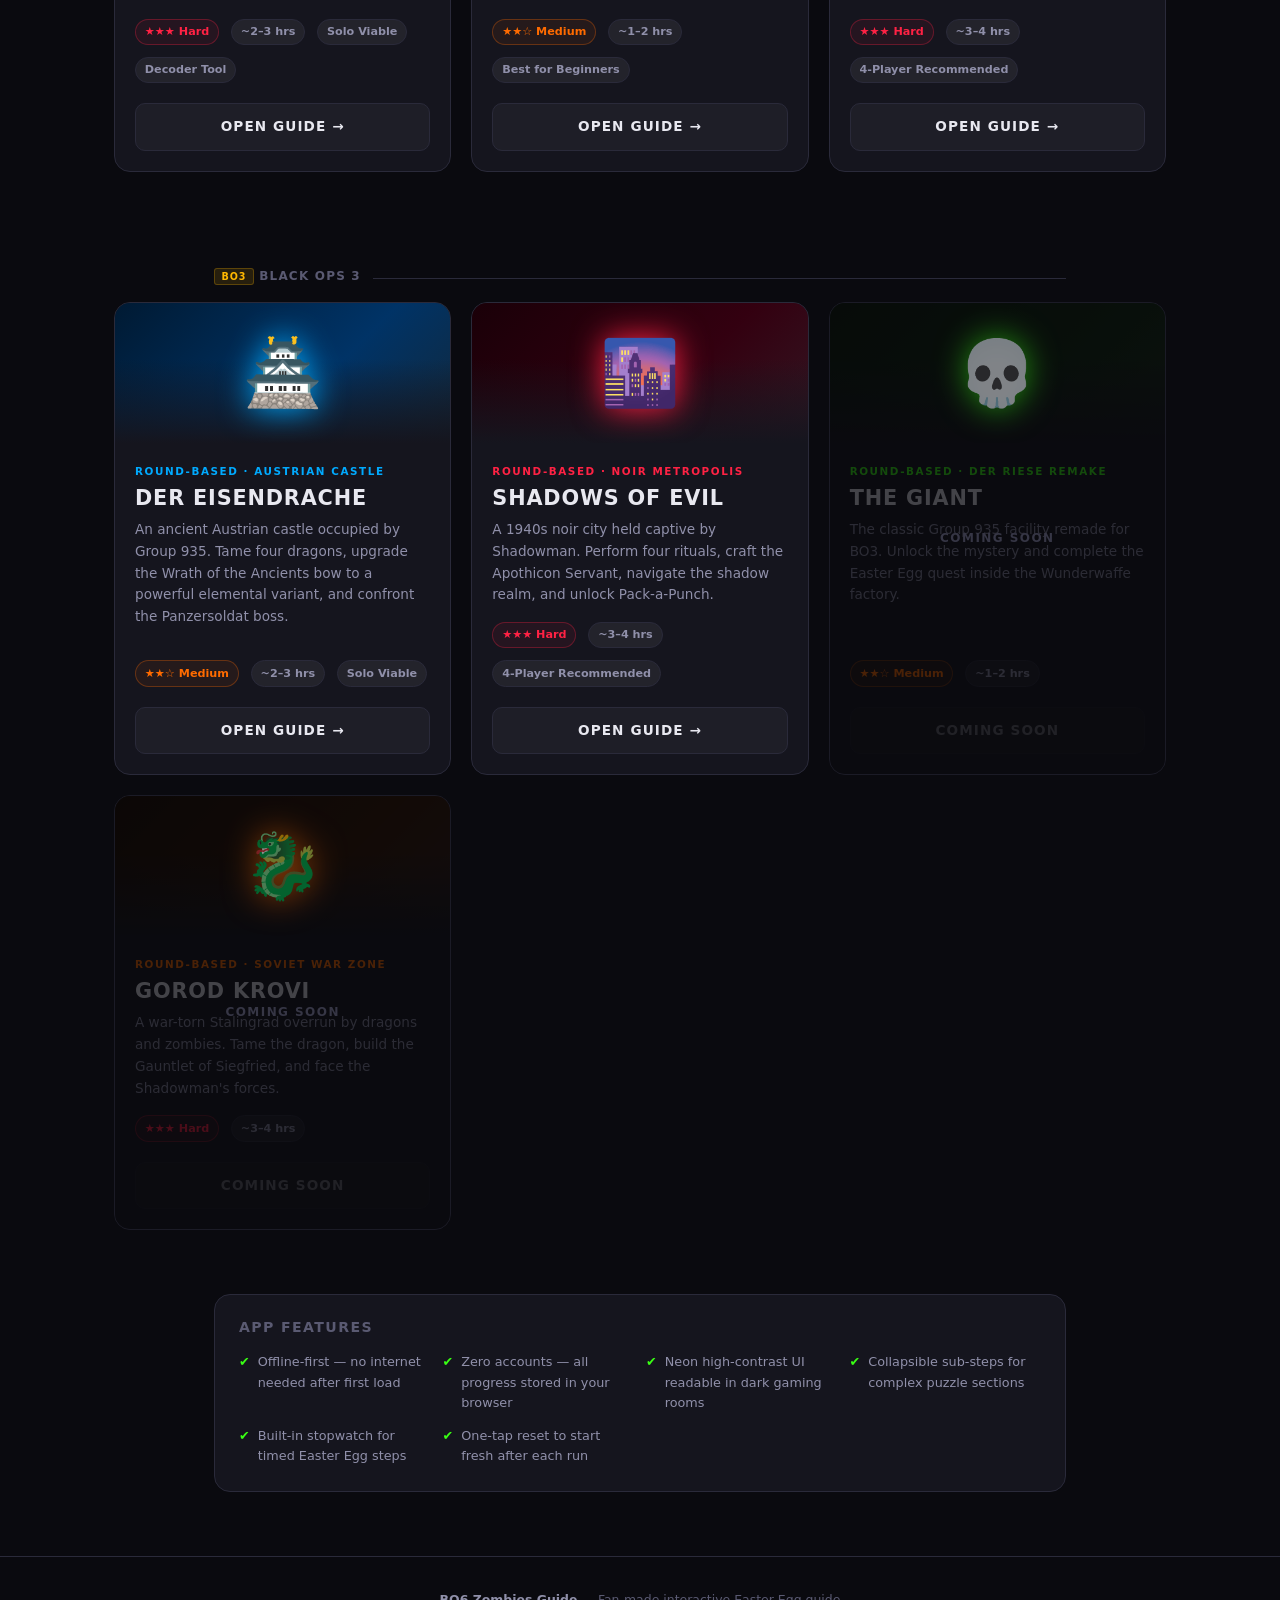
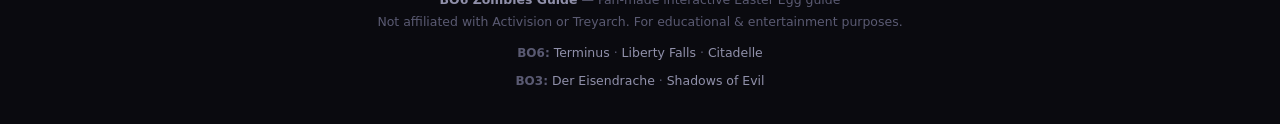
==== commit 3b323dbc: "Add Shadows of Evil Easter Egg Guide for BO3 Zombies - Created a comprehensive HTML guide for the Sh" ====
--- a/index.html
+++ b/index.html
@@ -82,10 +82,23 @@
   <!-- ── Map Selection ──────────────────────────────────── -->
   <main>
     <h2 class="section-title" style="margin-top:1rem;"><span>Select a Map</span></h2>
+
+    <!-- Game filter -->
+    <div class="game-filter" role="tablist" aria-label="Filter by game">
+      <span class="game-filter-label">Filter:</span>
+      <button class="game-tab-btn active" data-filter="all"  role="tab" aria-selected="true">All Games</button>
+      <button class="game-tab-btn"        data-filter="bo6"  role="tab" aria-selected="false"><span class="game-badge game-badge-bo6">BO6</span> Black Ops 6</button>
+      <button class="game-tab-btn"        data-filter="bo3"  role="tab" aria-selected="false"><span class="game-badge game-badge-bo3">BO3</span> Black Ops 3</button>
+    </div>
+
+    <!-- BO6 section -->
+    <div class="game-section-heading" data-game-section="bo6">
+      <h2><span class="game-badge game-badge-bo6">BO6</span> Black Ops 6</h2>
+    </div>
     <div class="maps-grid" role="list">
 
       <!-- Terminus -->
-      <article class="map-card map-card--terminus" role="listitem">
+      <article class="map-card map-card--terminus" data-game="bo6" role="listitem">
         <div class="map-card-banner">
           <span class="map-card-banner-icon">🏝</span>
         </div>
@@ -110,7 +123,7 @@
       </article>
 
       <!-- Liberty Falls -->
-      <article class="map-card map-card--liberty" role="listitem">
+      <article class="map-card map-card--liberty" data-game="bo6" role="listitem">
         <div class="map-card-banner">
           <span class="map-card-banner-icon">⛪</span>
         </div>
@@ -134,7 +147,7 @@
       </article>
 
       <!-- Citadelle des Morts -->
-      <article class="map-card map-card--citadelle" role="listitem">
+      <article class="map-card map-card--citadelle" data-game="bo6" role="listitem">
         <div class="map-card-banner">
           <span class="map-card-banner-icon">🏰</span>
         </div>
@@ -154,6 +167,103 @@
           <a href="citadelle.html" class="map-card-btn" aria-label="Open Citadelle des Morts Easter Egg guide">
             Open Guide →
           </a>
+        </div>
+      </article>
+
+    </div>
+
+    <!-- BO3 section -->
+    <div class="game-section-heading" data-game-section="bo3" style="margin-top:2rem;">
+      <h2><span class="game-badge game-badge-bo3">BO3</span> Black Ops 3</h2>
+    </div>
+    <div class="maps-grid" role="list">
+
+      <!-- Der Eisendrache -->
+      <article class="map-card map-card--der-eisendrache" data-game="bo3" role="listitem">
+        <div class="map-card-banner">
+          <span class="map-card-banner-icon">🏯</span>
+        </div>
+        <div class="map-card-body">
+          <p class="map-card-tag">Round-Based · Austrian Castle</p>
+          <h3 class="map-card-name">Der Eisendrache</h3>
+          <p class="map-card-desc">
+            An ancient Austrian castle occupied by Group 935. Tame four dragons,
+            upgrade the Wrath of the Ancients bow to a powerful elemental variant,
+            and confront the Panzersoldat boss.
+          </p>
+          <div class="map-card-meta">
+            <span class="meta-pill diff-medium">★★☆ Medium</span>
+            <span class="meta-pill">~2–3 hrs</span>
+            <span class="meta-pill">Solo Viable</span>
+          </div>
+          <a href="bo3-der-eisendrache.html" class="map-card-btn" aria-label="Open Der Eisendrache Easter Egg guide">
+            Open Guide →
+          </a>
+        </div>
+      </article>
+
+      <!-- Shadows of Evil -->
+      <article class="map-card map-card--shadows-of-evil" data-game="bo3" role="listitem">
+        <div class="map-card-banner">
+          <span class="map-card-banner-icon">🌆</span>
+        </div>
+        <div class="map-card-body">
+          <p class="map-card-tag">Round-Based · Noir Metropolis</p>
+          <h3 class="map-card-name">Shadows of Evil</h3>
+          <p class="map-card-desc">
+            A 1940s noir city held captive by Shadowman. Perform four rituals,
+            craft the Apothicon Servant, navigate the shadow realm, and unlock
+            Pack-a-Punch.
+          </p>
+          <div class="map-card-meta">
+            <span class="meta-pill diff-hard">★★★ Hard</span>
+            <span class="meta-pill">~3–4 hrs</span>
+            <span class="meta-pill">4-Player Recommended</span>
+          </div>
+          <a href="bo3-shadows-of-evil.html" class="map-card-btn" aria-label="Open Shadows of Evil Easter Egg guide">
+            Open Guide →
+          </a>
+        </div>
+      </article>
+
+      <!-- The Giant -->
+      <article class="map-card map-card--the-giant map-card-coming-soon" data-game="bo3" role="listitem">
+        <div class="map-card-banner">
+          <span class="map-card-banner-icon">💀</span>
+        </div>
+        <div class="map-card-body">
+          <p class="map-card-tag">Round-Based · Der Riese Remake</p>
+          <h3 class="map-card-name">The Giant</h3>
+          <p class="map-card-desc">
+            The classic Group 935 facility remade for BO3. Unlock the mystery and
+            complete the Easter Egg quest inside the Wunderwaffe factory.
+          </p>
+          <div class="map-card-meta">
+            <span class="meta-pill diff-medium">★★☆ Medium</span>
+            <span class="meta-pill">~1–2 hrs</span>
+          </div>
+          <span class="map-card-btn" style="opacity:0.4;pointer-events:none;">Coming Soon</span>
+        </div>
+      </article>
+
+      <!-- Gorod Krovi -->
+      <article class="map-card map-card--gorod-krovi map-card-coming-soon" data-game="bo3" role="listitem">
+        <div class="map-card-banner">
+          <span class="map-card-banner-icon">🐉</span>
+        </div>
+        <div class="map-card-body">
+          <p class="map-card-tag">Round-Based · Soviet War Zone</p>
+          <h3 class="map-card-name">Gorod Krovi</h3>
+          <p class="map-card-desc">
+            A war-torn Stalingrad overrun by dragons and zombies. Tame the
+            dragon, build the Gauntlet of Siegfried, and face the Shadowman's
+            forces.
+          </p>
+          <div class="map-card-meta">
+            <span class="meta-pill diff-hard">★★★ Hard</span>
+            <span class="meta-pill">~3–4 hrs</span>
+          </div>
+          <span class="map-card-btn" style="opacity:0.4;pointer-events:none;">Coming Soon</span>
         </div>
       </article>
 
@@ -198,10 +308,15 @@
     <p><strong style="color:var(--text-secondary);">BO6 Zombies Guide</strong> — Fan-made interactive Easter Egg guide</p>
     <p>Not affiliated with Activision or Treyarch. For educational &amp; entertainment purposes.</p>
     <p style="margin-top:0.5rem;">
-      <a href="index.html">Maps</a> ·
+      <strong style="color:var(--text-muted);font-size:0.75rem;">BO6:</strong>
       <a href="terminus.html">Terminus</a> ·
       <a href="liberty-falls.html">Liberty Falls</a> ·
       <a href="citadelle.html">Citadelle</a>
+    </p>
+    <p style="margin-top:0.35rem;">
+      <strong style="color:var(--text-muted);font-size:0.75rem;">BO3:</strong>
+      <a href="bo3-der-eisendrache.html">Der Eisendrache</a> ·
+      <a href="bo3-shadows-of-evil.html">Shadows of Evil</a>
     </p>
   </footer>
 
@@ -224,5 +339,34 @@
   <button class="fab-timer" aria-label="Open stopwatch">⏱</button>
 
   <script src="js/app.js"></script>
+  <script>
+    // ── Game Filter Tabs ──────────────────────────────────
+    (function () {
+      const tabs  = document.querySelectorAll('.game-tab-btn');
+      const cards = document.querySelectorAll('.map-card[data-game]');
+      const sects = document.querySelectorAll('[data-game-section]');
+
+      function applyFilter(filter) {
+        // Update tab states
+        tabs.forEach(t => {
+          const active = t.dataset.filter === filter;
+          t.classList.toggle('active', active);
+          t.setAttribute('aria-selected', active ? 'true' : 'false');
+        });
+
+        // Show/hide cards
+        cards.forEach(card => {
+          card.hidden = !(filter === 'all' || card.dataset.game === filter);
+        });
+
+        // Show/hide section headings
+        sects.forEach(s => {
+          s.hidden = !(filter === 'all' || s.dataset.gameSection === filter);
+        });
+      }
+
+      tabs.forEach(btn => btn.addEventListener('click', () => applyFilter(btn.dataset.filter)));
+    }());
+  </script>
 </body>
 </html>
--- a/css/style.css
+++ b/css/style.css
@@ -1400,3 +1400,201 @@
   .loadout-grid { grid-template-columns: 1fr; }
   .timer-display { font-size: 2.8rem; }
 }
+
+/* ============================================================
+   GAME FILTER TABS
+   ============================================================ */
+.game-filter {
+  display: flex;
+  gap: 0.5rem;
+  flex-wrap: wrap;
+  align-items: center;
+  padding: 0 1.5rem;
+  max-width: 900px;
+  margin: 0 auto 1.25rem;
+}
+
+.game-filter-label {
+  font-size: 0.72rem;
+  font-weight: 800;
+  text-transform: uppercase;
+  letter-spacing: 0.08em;
+  color: var(--text-muted);
+  margin-right: 0.25rem;
+}
+
+.game-tab-btn {
+  background: var(--bg-card);
+  border: 1px solid var(--border-subtle);
+  color: var(--text-secondary);
+  padding: 0.4rem 1rem;
+  border-radius: 99px;
+  font-size: 0.8rem;
+  font-weight: 700;
+  cursor: pointer;
+  transition: background 0.2s, border-color 0.2s, color 0.2s;
+  letter-spacing: 0.04em;
+}
+
+.game-tab-btn:hover {
+  background: rgba(57, 255, 20, 0.06);
+  border-color: rgba(57, 255, 20, 0.4);
+  color: var(--text-primary);
+}
+
+.game-tab-btn.active {
+  background: rgba(57, 255, 20, 0.1);
+  border-color: var(--neon-green);
+  color: var(--neon-green);
+  text-shadow: var(--glow-green);
+}
+
+/* Game badge pill shown on map cards */
+.game-badge {
+  display: inline-block;
+  font-size: 0.6rem;
+  font-weight: 900;
+  letter-spacing: 0.1em;
+  padding: 0.12rem 0.4rem;
+  border-radius: 3px;
+  text-transform: uppercase;
+  margin-bottom: 0.3rem;
+}
+
+.game-badge-bo6 {
+  background: rgba(57, 255, 20, 0.12);
+  color: var(--neon-green);
+  border: 1px solid rgba(57, 255, 20, 0.25);
+}
+
+.game-badge-bo3 {
+  background: rgba(255, 184, 0, 0.12);
+  color: #ffb800;
+  border: 1px solid rgba(255, 184, 0, 0.25);
+}
+
+/* Section divider between games */
+.game-section-heading {
+  padding: 0 1.5rem;
+  max-width: 900px;
+  margin: 0 auto 0.75rem;
+  display: flex;
+  align-items: center;
+  gap: 0.75rem;
+}
+
+.game-section-heading h2 {
+  font-size: 0.75rem;
+  font-weight: 800;
+  text-transform: uppercase;
+  letter-spacing: 0.1em;
+  color: var(--text-muted);
+  white-space: nowrap;
+}
+
+.game-section-heading::after {
+  content: '';
+  flex: 1;
+  height: 1px;
+  background: var(--border-subtle);
+}
+
+/* ── BO3 map card accent colours ─────────── */
+.map-card--der-eisendrache  { --card-accent: #00aaff; }
+.map-card--shadows-of-evil  { --card-accent: #ff2244; }
+.map-card--the-giant        { --card-accent: var(--neon-green); }
+.map-card--gorod-krovi      { --card-accent: var(--neon-orange); }
+
+.map-card--der-eisendrache .map-card-banner {
+  background: linear-gradient(135deg, #001a33 0%, #003366 60%, rgba(0,170,255,0.13) 100%);
+}
+.map-card--shadows-of-evil .map-card-banner {
+  background: linear-gradient(135deg, #1a0008 0%, #330010 60%, rgba(255,34,68,0.13) 100%);
+}
+.map-card--the-giant .map-card-banner {
+  background: linear-gradient(135deg, #0a1a0a 0%, #0f280f 60%, rgba(57,255,20,0.10) 100%);
+}
+.map-card--gorod-krovi .map-card-banner {
+  background: linear-gradient(135deg, #1a0c00 0%, #331500 60%, rgba(255,107,0,0.13) 100%);
+}
+
+/* coming-soon overlay */
+.map-card-coming-soon {
+  position: relative;
+  pointer-events: none;
+  opacity: 0.55;
+}
+.map-card-coming-soon::after {
+  content: 'Coming Soon';
+  position: absolute;
+  inset: 0;
+  display: flex;
+  align-items: center;
+  justify-content: center;
+  background: rgba(0,0,0,0.5);
+  font-size: 0.75rem;
+  font-weight: 900;
+  letter-spacing: 0.12em;
+  text-transform: uppercase;
+  color: var(--text-muted);
+  pointer-events: none;
+}
+
+/* ============================================================
+   STEP IMAGE SLOTS  (auto-injected by app.js)
+   ============================================================ */
+.step-image-slot {
+  margin-top: 0.75rem;
+  border-radius: var(--radius-sm);
+  overflow: hidden;
+}
+
+/* placeholder — shown until a real screenshot is loaded */
+.img-slot-placeholder {
+  display: flex;
+  flex-direction: column;
+  align-items: center;
+  justify-content: center;
+  gap: 0.35rem;
+  padding: 0.85rem 1rem;
+  background: rgba(255, 255, 255, 0.025);
+  border: 1px dashed rgba(255, 255, 255, 0.08);
+  border-radius: var(--radius-sm);
+  text-align: center;
+  cursor: default;
+}
+
+.img-slot-icon { font-size: 1.3rem; opacity: 0.3; line-height: 1; }
+
+.img-slot-path {
+  font-size: 0.67rem;
+  color: var(--text-muted);
+  line-height: 1.6;
+}
+
+.img-slot-path code {
+  display: block;
+  font-family: 'Courier New', monospace;
+  color: rgba(255, 255, 255, 0.2);
+  font-size: 0.64rem;
+  margin-top: 0.15rem;
+  word-break: break-all;
+}
+
+/* actual screenshot image — hidden until it loads */
+.step-image-slot img {
+  display: none;
+  width: 100%;
+  max-height: 220px;
+  object-fit: cover;
+  border-radius: var(--radius-sm);
+  border: 1px solid rgba(255, 255, 255, 0.07);
+}
+
+/* when image loads: show it, hide placeholder */
+.step-image-slot.img-loaded img            { display: block; }
+.step-image-slot.img-loaded
+  .img-slot-placeholder                    { display: none; }
+
+/* completed step: dim image slightly */
+.checklist-item.completed .step-image-slot { opacity: 0.5; }
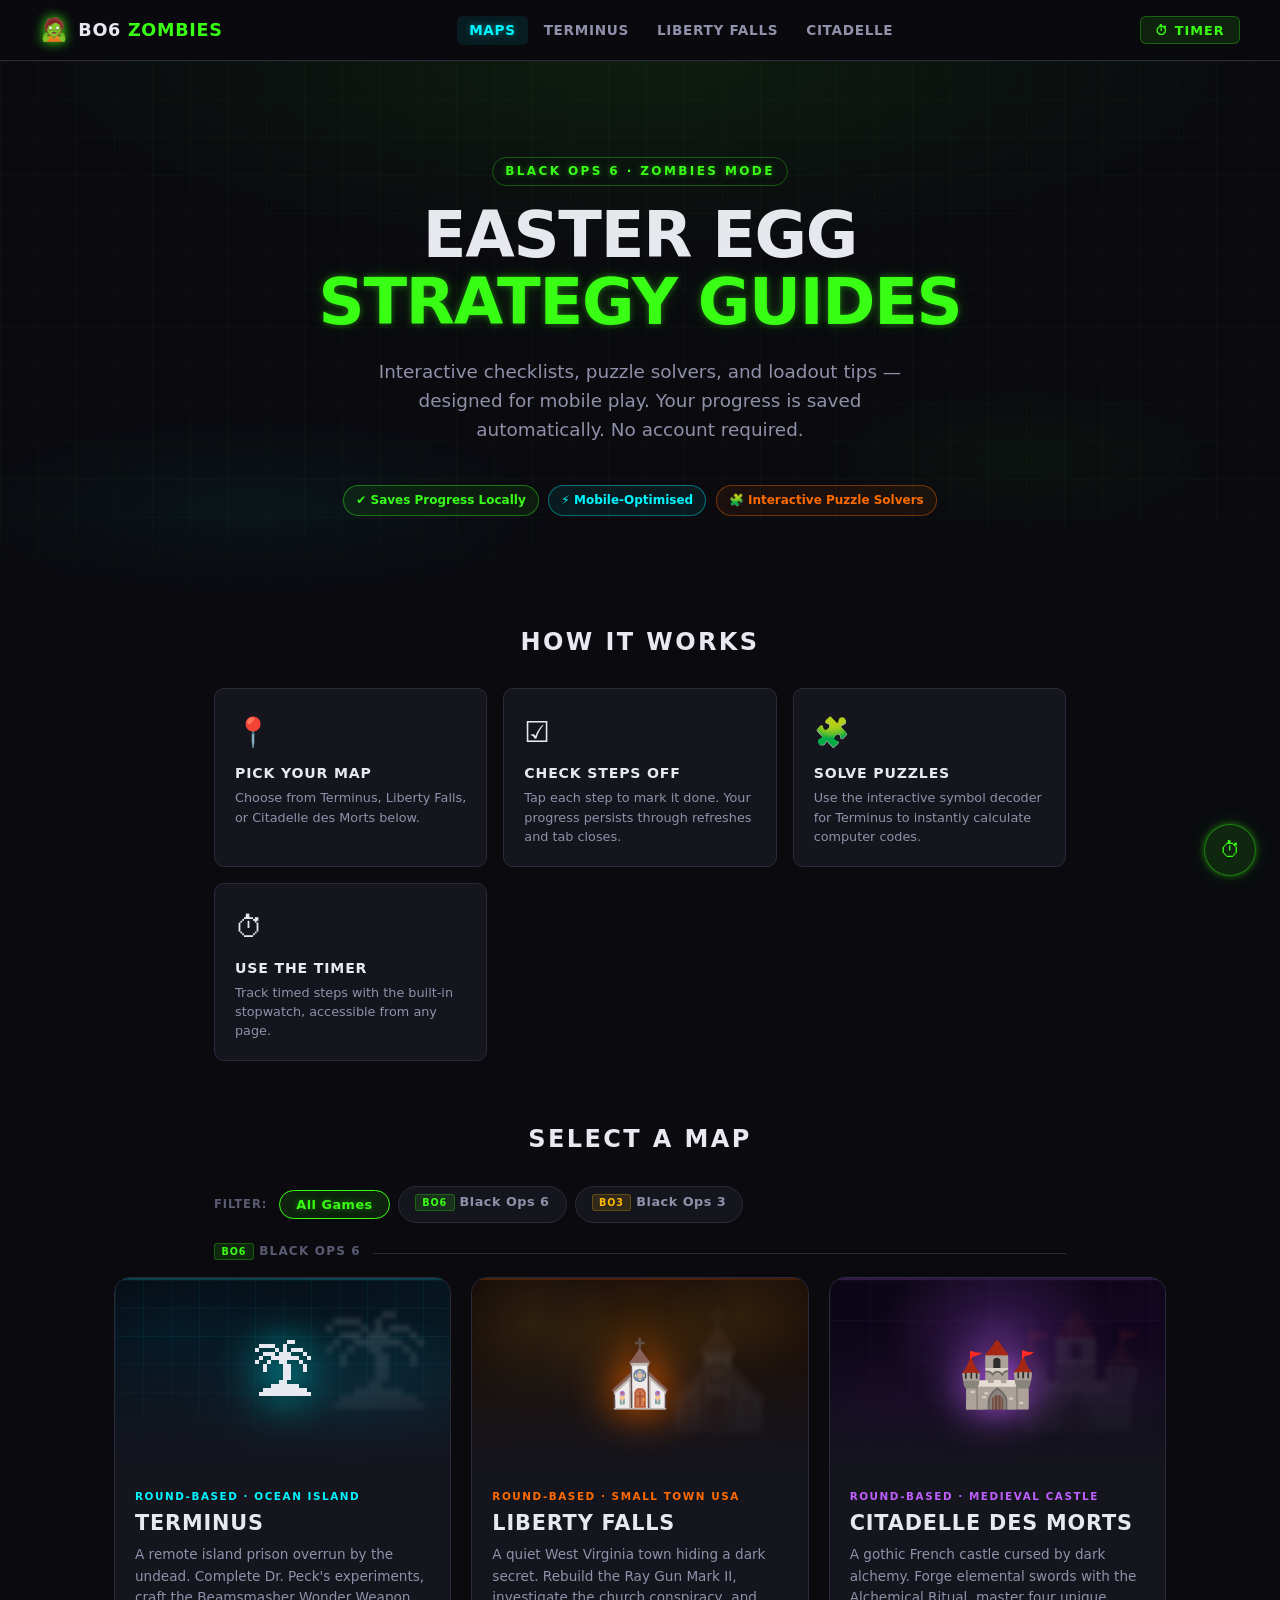
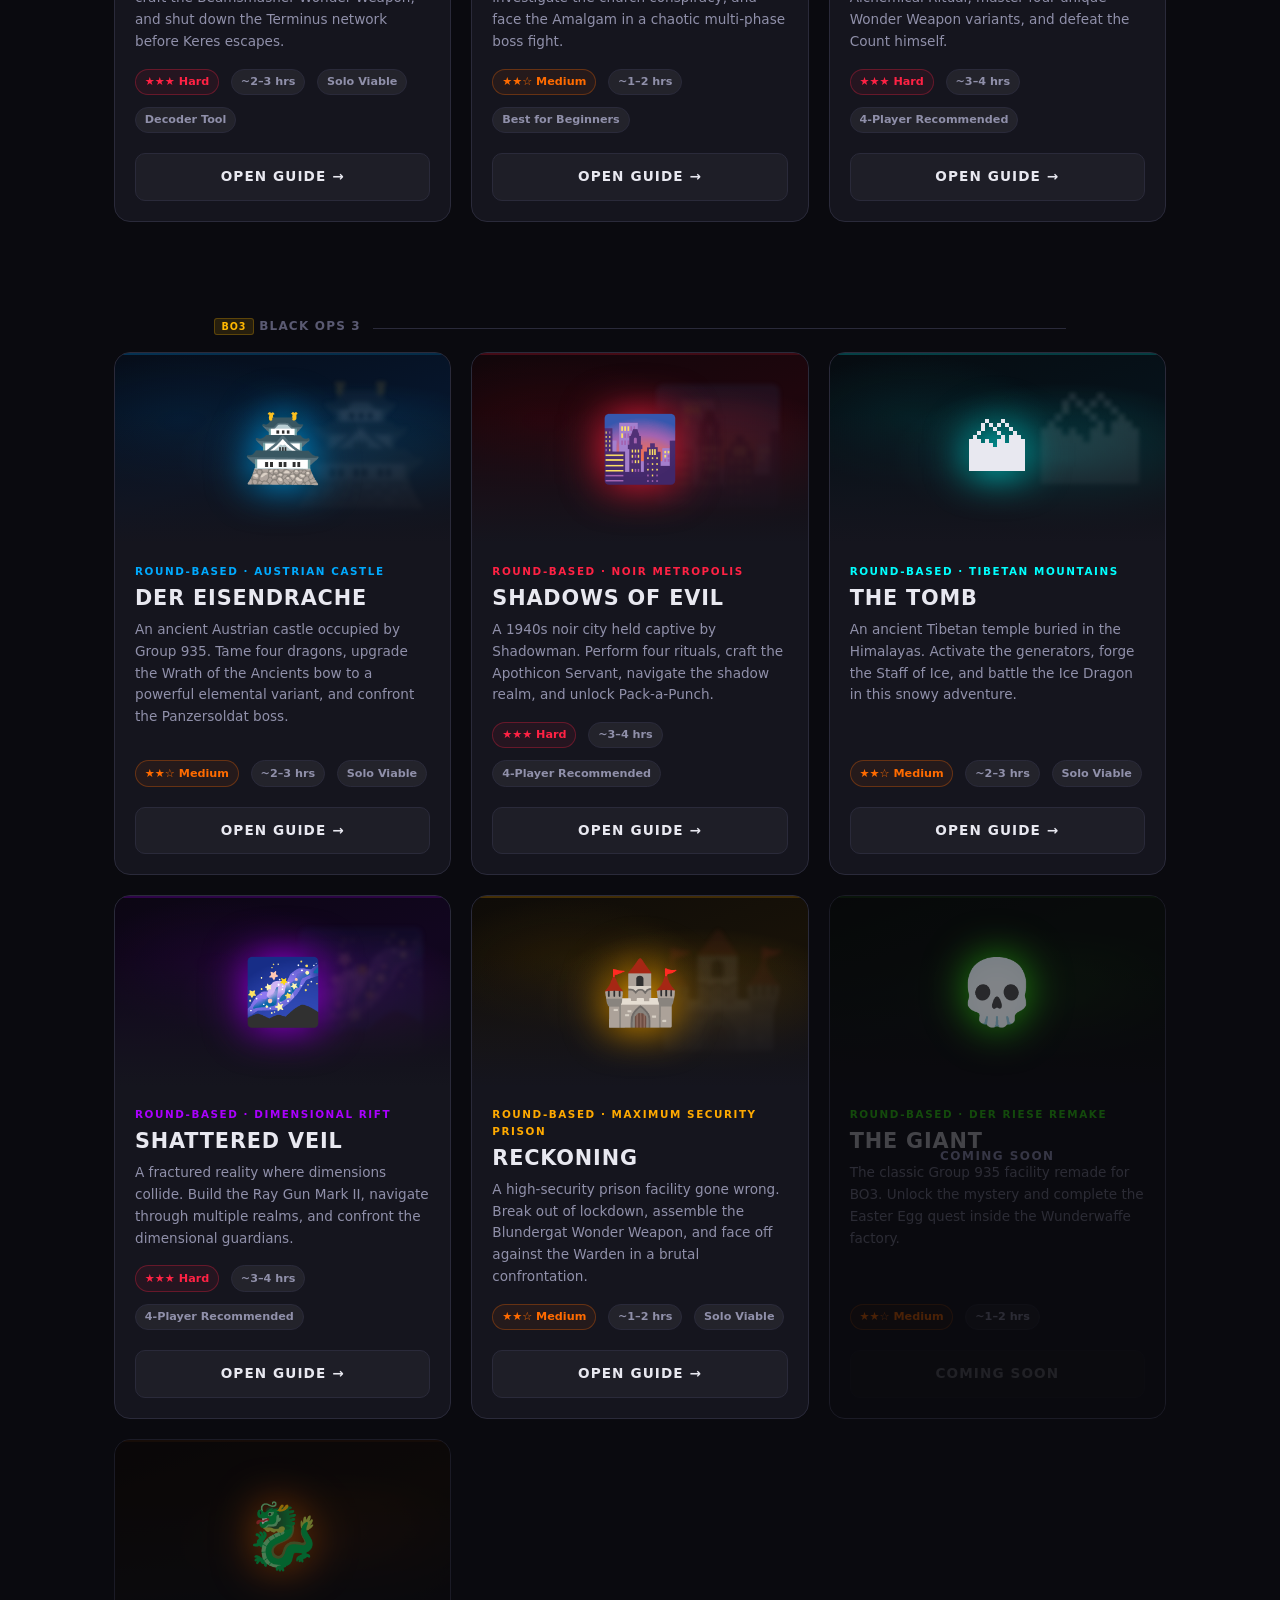
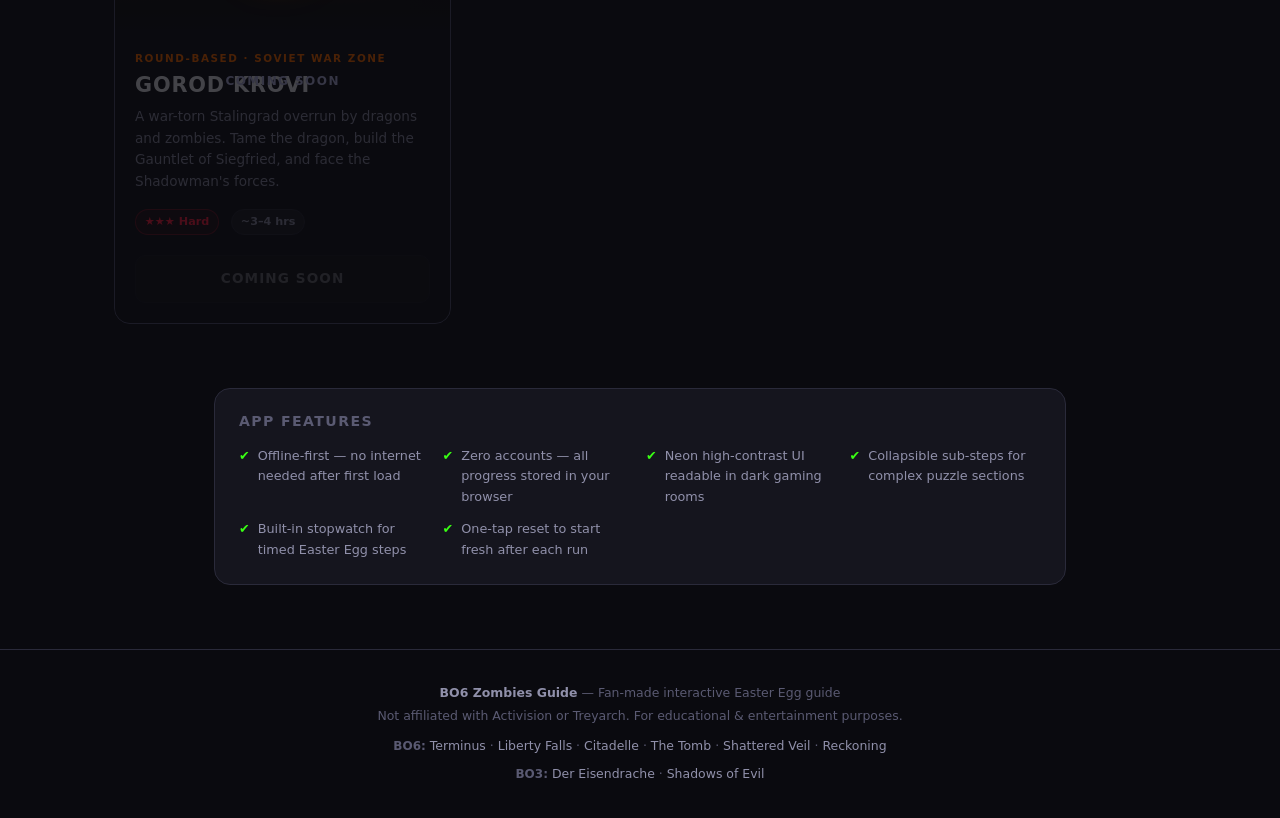
==== commit a46ab047: "fixing images" ====
--- a/index.html
+++ b/index.html
@@ -226,6 +226,78 @@
         </div>
       </article>
 
+      <!-- The Tomb -->
+      <article class="map-card map-card--the-tomb" data-game="bo6" role="listitem">
+        <div class="map-card-banner">
+          <span class="map-card-banner-icon">🏔</span>
+        </div>
+        <div class="map-card-body">
+          <p class="map-card-tag">Round-Based · Tibetan Mountains</p>
+          <h3 class="map-card-name">The Tomb</h3>
+          <p class="map-card-desc">
+            An ancient Tibetan temple buried in the Himalayas. Activate the
+            generators, forge the Staff of Ice, and battle the Ice Dragon in
+            this snowy adventure.
+          </p>
+          <div class="map-card-meta">
+            <span class="meta-pill diff-medium">★★☆ Medium</span>
+            <span class="meta-pill">~2–3 hrs</span>
+            <span class="meta-pill">Solo Viable</span>
+          </div>
+          <a href="the-tomb.html" class="map-card-btn" aria-label="Open The Tomb Easter Egg guide">
+            Open Guide →
+          </a>
+        </div>
+      </article>
+
+      <!-- Shattered Veil -->
+      <article class="map-card map-card--shattered-veil" data-game="bo6" role="listitem">
+        <div class="map-card-banner">
+          <span class="map-card-banner-icon">🌌</span>
+        </div>
+        <div class="map-card-body">
+          <p class="map-card-tag">Round-Based · Dimensional Rift</p>
+          <h3 class="map-card-name">Shattered Veil</h3>
+          <p class="map-card-desc">
+            A fractured reality where dimensions collide. Build the Ray Gun
+            Mark II, navigate through multiple realms, and confront the
+            dimensional guardians.
+          </p>
+          <div class="map-card-meta">
+            <span class="meta-pill diff-hard">★★★ Hard</span>
+            <span class="meta-pill">~3–4 hrs</span>
+            <span class="meta-pill">4-Player Recommended</span>
+          </div>
+          <a href="shattered-veil.html" class="map-card-btn" aria-label="Open Shattered Veil Easter Egg guide">
+            Open Guide →
+          </a>
+        </div>
+      </article>
+
+      <!-- Reckoning -->
+      <article class="map-card map-card--reckoning" data-game="bo6" role="listitem">
+        <div class="map-card-banner">
+          <span class="map-card-banner-icon">🏰</span>
+        </div>
+        <div class="map-card-body">
+          <p class="map-card-tag">Round-Based · Maximum Security Prison</p>
+          <h3 class="map-card-name">Reckoning</h3>
+          <p class="map-card-desc">
+            A high-security prison facility gone wrong. Break out of lockdown,
+            assemble the Blundergat Wonder Weapon, and face off against the
+            Warden in a brutal confrontation.
+          </p>
+          <div class="map-card-meta">
+            <span class="meta-pill diff-medium">★★☆ Medium</span>
+            <span class="meta-pill">~1–2 hrs</span>
+            <span class="meta-pill">Solo Viable</span>
+          </div>
+          <a href="reckoning.html" class="map-card-btn" aria-label="Open Reckoning Easter Egg guide">
+            Open Guide →
+          </a>
+        </div>
+      </article>
+
       <!-- The Giant -->
       <article class="map-card map-card--the-giant map-card-coming-soon" data-game="bo3" role="listitem">
         <div class="map-card-banner">
@@ -311,7 +383,10 @@
       <strong style="color:var(--text-muted);font-size:0.75rem;">BO6:</strong>
       <a href="terminus.html">Terminus</a> ·
       <a href="liberty-falls.html">Liberty Falls</a> ·
-      <a href="citadelle.html">Citadelle</a>
+      <a href="citadelle.html">Citadelle</a> ·
+      <a href="the-tomb.html">The Tomb</a> ·
+      <a href="shattered-veil.html">Shattered Veil</a> ·
+      <a href="reckoning.html">Reckoning</a>
     </p>
     <p style="margin-top:0.35rem;">
       <strong style="color:var(--text-muted);font-size:0.75rem;">BO3:</strong>
--- a/css/style.css
+++ b/css/style.css
@@ -159,8 +159,23 @@
   position: absolute;
   inset: 0;
   background:
-    radial-gradient(ellipse 70% 50% at 50% 0%, rgba(57,255,20,0.07) 0%, transparent 70%),
-    radial-gradient(ellipse 40% 30% at 20% 80%, rgba(0,245,255,0.05) 0%, transparent 60%);
+    radial-gradient(ellipse 70% 50% at 50% 0%, rgba(57,255,20,0.08) 0%, transparent 70%),
+    radial-gradient(ellipse 40% 30% at 20% 80%, rgba(0,245,255,0.05) 0%, transparent 60%),
+    radial-gradient(ellipse 30% 25% at 80% 70%, rgba(57,255,20,0.04) 0%, transparent 55%),
+    linear-gradient(rgba(57,255,20,0.028) 1px, transparent 1px),
+    linear-gradient(90deg, rgba(57,255,20,0.028) 1px, transparent 1px);
+  background-size: 100% 100%, 100% 100%, 100% 100%, 38px 38px, 38px 38px;
+  pointer-events: none;
+}
+
+.hero::after {
+  content: '';
+  position: absolute;
+  bottom: 0;
+  left: 0;
+  right: 0;
+  height: 120px;
+  background: linear-gradient(to bottom, transparent, var(--bg-primary));
   pointer-events: none;
 }
 
@@ -176,6 +191,12 @@
   border: 1px solid rgba(57,255,20,0.3);
   padding: 0.25rem 0.75rem;
   border-radius: 99px;
+  animation: eyebrow-pulse 3s ease-in-out infinite;
+}
+
+@keyframes eyebrow-pulse {
+  0%, 100% { box-shadow: 0 0 6px rgba(57,255,20,0.15); }
+  50%       { box-shadow: 0 0 18px rgba(57,255,20,0.35), 0 0 4px rgba(57,255,20,0.4) inset; }
 }
 
 .hero-title {
@@ -264,7 +285,7 @@
 .map-card--citadelle  { --card-accent: var(--neon-purple); }
 
 .map-card-banner {
-  height: 140px;
+  height: 190px;
   display: flex;
   align-items: center;
   justify-content: center;
@@ -273,33 +294,96 @@
   overflow: hidden;
 }
 
+/* ── Terminus — sci-fi ocean prison ── */
 .map-card--terminus .map-card-banner {
-  background: linear-gradient(135deg, #041a2e 0%, #0a2a40 50%, #041a2e 100%);
-}
-
+  background:
+    linear-gradient(rgba(0,245,255,0.05) 1px, transparent 1px),
+    linear-gradient(90deg, rgba(0,245,255,0.05) 1px, transparent 1px),
+    radial-gradient(ellipse at 72% 65%, rgba(0,200,255,0.18) 0%, transparent 52%),
+    radial-gradient(ellipse at 18% 30%, rgba(0,100,160,0.10) 0%, transparent 38%),
+    linear-gradient(160deg, rgba(1,9,15,0.72) 0%, rgba(1,24,36,0.72) 50%, rgba(2,19,32,0.72) 100%),
+    url('../images/terminus.jpg') center / cover no-repeat;
+  background-size: 28px 28px, 28px 28px, 100% 100%, 100% 100%, 100% 100%, cover;
+  border-top: 2px solid rgba(0,245,255,0.18);
+}
+.map-card--terminus .map-card-banner::before {
+  content: '🏝';
+  font-size: 7rem;
+  position: absolute;
+  right: 1.2rem;
+  top: 50%;
+  transform: translateY(-52%);
+  opacity: 0.12;
+  pointer-events: none;
+  z-index: 0;
+  filter: blur(2px) grayscale(0.3);
+}
+
+/* ── Liberty Falls — small-town USA ── */
 .map-card--liberty .map-card-banner {
-  background: linear-gradient(135deg, #1a0a00 0%, #2a1400 50%, #1a0a00 100%);
-}
-
+  background:
+    radial-gradient(circle at 50% 38%, rgba(255,160,30,0.16) 0%, transparent 48%),
+    radial-gradient(circle at 18% 22%, rgba(255,220,80,0.09) 0%, transparent 28%),
+    radial-gradient(circle at 80% 18%, rgba(255,200,60,0.08) 0%, transparent 24%),
+    radial-gradient(circle at 62% 72%, rgba(255,80,0,0.07) 0%, transparent 32%),
+    linear-gradient(160deg, rgba(18,5,0,0.72) 0%, rgba(35,16,0,0.72) 50%, rgba(21,6,0,0.72) 100%),
+    url('../images/liberty-falls.jpg') center / cover no-repeat;
+  border-top: 2px solid rgba(255,107,0,0.20);
+}
+.map-card--liberty .map-card-banner::before {
+  content: '⛪';
+  font-size: 7rem;
+  position: absolute;
+  right: 1.2rem;
+  top: 50%;
+  transform: translateY(-52%);
+  opacity: 0.12;
+  pointer-events: none;
+  z-index: 0;
+  filter: blur(2px) grayscale(0.3);
+}
+
+/* ── Citadelle des Morts — gothic castle ── */
 .map-card--citadelle .map-card-banner {
-  background: linear-gradient(135deg, #120a1e 0%, #1e0a2e 50%, #120a1e 100%);
+  background:
+    linear-gradient(rgba(191,95,255,0.04) 1px, transparent 1px),
+    linear-gradient(90deg, rgba(191,95,255,0.04) 1px, transparent 1px),
+    radial-gradient(ellipse at 50% 28%, rgba(191,95,255,0.22) 0%, transparent 48%),
+    radial-gradient(ellipse at 20% 70%, rgba(120,0,200,0.10) 0%, transparent 32%),
+    radial-gradient(ellipse at 82% 60%, rgba(160,60,255,0.09) 0%, transparent 30%),
+    linear-gradient(160deg, rgba(7,0,17,0.72) 0%, rgba(16,0,32,0.72) 50%, rgba(8,0,19,0.72) 100%),
+    url('../images/citadelle.jpg') center / cover no-repeat;
+  background-size: 40px 40px, 40px 40px, 100% 100%, 100% 100%, 100% 100%, 100% 100%, cover;
+  border-top: 2px solid rgba(191,95,255,0.20);
+}
+.map-card--citadelle .map-card-banner::before {
+  content: '🏰';
+  font-size: 7rem;
+  position: absolute;
+  right: 1.2rem;
+  top: 50%;
+  transform: translateY(-52%);
+  opacity: 0.12;
+  pointer-events: none;
+  z-index: 0;
+  filter: blur(2px) grayscale(0.3);
 }
 
 .map-card-banner::after {
   content: '';
   position: absolute;
   inset: 0;
-  background: linear-gradient(to bottom, transparent 40%, var(--bg-card) 100%);
+  background: linear-gradient(to bottom, transparent 30%, var(--bg-card) 100%);
 }
 
 .map-card-banner-icon {
   position: relative;
   z-index: 1;
-  filter: drop-shadow(0 0 16px var(--card-accent, var(--neon-cyan)));
+  filter: drop-shadow(0 0 20px var(--card-accent, var(--neon-cyan))) drop-shadow(0 0 6px rgba(0,0,0,0.8));
   transition: transform 0.3s ease;
 }
 
-.map-card:hover .map-card-banner-icon { transform: scale(1.1); }
+.map-card:hover .map-card-banner-icon { transform: scale(1.15) rotate(-3deg); }
 
 .map-card-body {
   padding: 1.25rem;
@@ -513,23 +597,127 @@
   border-radius: var(--radius-lg);
   overflow: hidden;
   margin-bottom: 2rem;
-  padding: 2.5rem 2rem;
+  padding: 3rem 2rem 2.5rem;
   position: relative;
-}
-
+  min-height: 200px;
+  display: flex;
+  flex-direction: column;
+  justify-content: flex-end;
+}
+
+/* Guide heroes — each map gets a wallpaper-style banner */
 .guide-hero--terminus {
-  background: linear-gradient(135deg, #020e1a 0%, #061827 50%, #020e1a 100%);
-  border: 1px solid rgba(0,245,255,0.2);
+  background:
+    linear-gradient(rgba(0,245,255,0.042) 1px, transparent 1px),
+    linear-gradient(90deg, rgba(0,245,255,0.042) 1px, transparent 1px),
+    radial-gradient(ellipse at 80% 50%, rgba(0,200,255,0.14) 0%, transparent 50%),
+    radial-gradient(ellipse at 15% 60%, rgba(0,100,180,0.08) 0%, transparent 40%),
+    linear-gradient(135deg, #010b17 0%, #021c2c 50%, #01111f 100%);
+  background-size: 30px 30px, 30px 30px, 100% 100%, 100% 100%, 100% 100%;
+  border: 1px solid rgba(0,245,255,0.22);
+  border-top: 3px solid rgba(0,245,255,0.35);
+}
+.guide-hero--terminus::before {
+  content: '🏝';
+  font-size: 14rem;
+  position: absolute;
+  right: -1.5rem;
+  top: 50%;
+  transform: translateY(-50%);
+  opacity: 0.065;
+  pointer-events: none;
+  line-height: 1;
+  filter: grayscale(0.4) blur(3px);
 }
 
 .guide-hero--liberty {
-  background: linear-gradient(135deg, #1a0800 0%, #2a1000 50%, #1a0800 100%);
-  border: 1px solid rgba(255,107,0,0.2);
+  background:
+    radial-gradient(ellipse at 80% 50%, rgba(255,140,20,0.16) 0%, transparent 50%),
+    radial-gradient(ellipse at 20% 30%, rgba(255,200,60,0.09) 0%, transparent 38%),
+    radial-gradient(ellipse at 60% 80%, rgba(255,80,0,0.07) 0%, transparent 35%),
+    linear-gradient(135deg, #140600 0%, #281200 50%, #140700 100%);
+  border: 1px solid rgba(255,107,0,0.22);
+  border-top: 3px solid rgba(255,107,0,0.40);
+}
+.guide-hero--liberty::before {
+  content: '⛪';
+  font-size: 14rem;
+  position: absolute;
+  right: -1.5rem;
+  top: 50%;
+  transform: translateY(-50%);
+  opacity: 0.065;
+  pointer-events: none;
+  line-height: 1;
+  filter: grayscale(0.4) blur(3px);
 }
 
 .guide-hero--citadelle {
-  background: linear-gradient(135deg, #0e0018 0%, #180028 50%, #0e0018 100%);
-  border: 1px solid rgba(191,95,255,0.2);
+  background:
+    linear-gradient(rgba(191,95,255,0.036) 1px, transparent 1px),
+    linear-gradient(90deg, rgba(191,95,255,0.036) 1px, transparent 1px),
+    radial-gradient(ellipse at 80% 50%, rgba(191,95,255,0.18) 0%, transparent 50%),
+    radial-gradient(ellipse at 20% 70%, rgba(120,0,200,0.10) 0%, transparent 40%),
+    linear-gradient(135deg, #080013 0%, #14002a 50%, #09001a 100%);
+  background-size: 42px 42px, 42px 42px, 100% 100%, 100% 100%, 100% 100%;
+  border: 1px solid rgba(191,95,255,0.22);
+  border-top: 3px solid rgba(191,95,255,0.40);
+}
+.guide-hero--citadelle::before {
+  content: '🏰';
+  font-size: 14rem;
+  position: absolute;
+  right: -1.5rem;
+  top: 50%;
+  transform: translateY(-50%);
+  opacity: 0.065;
+  pointer-events: none;
+  line-height: 1;
+  filter: grayscale(0.4) blur(3px);
+}
+
+/* BO3 hero variants */
+.guide-hero--der-eisendrache {
+  background:
+    radial-gradient(ellipse at 78% 50%, rgba(0,170,255,0.18) 0%, transparent 50%),
+    radial-gradient(ellipse at 22% 60%, rgba(0,100,200,0.10) 0%, transparent 38%),
+    linear-gradient(135deg, #000e1c 0%, #001a36 50%, #000e1c 100%);
+  border: 1px solid rgba(0,170,255,0.22);
+  border-top: 3px solid rgba(0,170,255,0.40);
+}
+.guide-hero--der-eisendrache::before {
+  content: '🏯';
+  font-size: 14rem;
+  position: absolute;
+  right: -1.5rem;
+  top: 50%;
+  transform: translateY(-50%);
+  opacity: 0.065;
+  pointer-events: none;
+  line-height: 1;
+  filter: grayscale(0.4) blur(3px);
+}
+
+.guide-hero--shadows-of-evil {
+  background:
+    radial-gradient(ellipse at 78% 50%, rgba(255,34,68,0.18) 0%, transparent 50%),
+    radial-gradient(ellipse at 22% 40%, rgba(200,0,20,0.10) 0%, transparent 38%),
+    radial-gradient(ellipse at 50% 80%, rgba(160,0,0,0.10) 0%, transparent 40%),
+    linear-gradient(135deg, #120004 0%, #250008 50%, #120004 100%);
+  border: 1px solid rgba(255,34,68,0.22);
+  border-top: 3px solid rgba(255,34,68,0.40);
+}
+.guide-hero--shadows-of-evil::before {
+  content: '🌆';
+  font-size: 14rem;
+  position: absolute;
+  right: -1.5rem;
+  top: 50%;
+  transform: translateY(-50%);
+  opacity: 0.065;
+  pointer-events: none;
+  line-height: 1;
+  filter: grayscale(0.4) blur(3px);
 }
 
 .guide-hero-tag {
@@ -547,6 +735,7 @@
   text-transform: uppercase;
   letter-spacing: 0.04em;
   margin-bottom: 0.75rem;
+  text-shadow: 0 2px 20px rgba(0,0,0,0.8);
 }
 
 .guide-hero p {
@@ -1502,20 +1691,137 @@
 /* ── BO3 map card accent colours ─────────── */
 .map-card--der-eisendrache  { --card-accent: #00aaff; }
 .map-card--shadows-of-evil  { --card-accent: #ff2244; }
+.map-card--the-tomb         { --card-accent: #00ffff; }
+.map-card--shattered-veil   { --card-accent: #aa00ff; }
+.map-card--reckoning        { --card-accent: #ffaa00; }
 .map-card--the-giant        { --card-accent: var(--neon-green); }
 .map-card--gorod-krovi      { --card-accent: var(--neon-orange); }
 
+/* ── Der Eisendrache — Austrian mountain castle ── */
 .map-card--der-eisendrache .map-card-banner {
-  background: linear-gradient(135deg, #001a33 0%, #003366 60%, rgba(0,170,255,0.13) 100%);
-}
+  background:
+    radial-gradient(ellipse at 72% 55%, rgba(0,170,255,0.20) 0%, transparent 52%),
+    radial-gradient(ellipse at 20% 35%, rgba(0,120,200,0.10) 0%, transparent 38%),
+    linear-gradient(160deg, rgba(0,10,24,0.72) 0%, rgba(0,21,48,0.72) 50%, rgba(0,10,24,0.72) 100%),
+    url('../images/der-eisendrache.jpg') center / cover no-repeat;
+  border-top: 2px solid rgba(0,170,255,0.20);
+}
+.map-card--der-eisendrache .map-card-banner::before {
+  content: '🏯';
+  font-size: 7rem;
+  position: absolute;
+  right: 1.2rem;
+  top: 50%;
+  transform: translateY(-52%);
+  opacity: 0.12;
+  pointer-events: none;
+  z-index: 0;
+  filter: blur(2px) grayscale(0.3);
+}
+
+/* ── Shadows of Evil — 1940s noir city ── */
 .map-card--shadows-of-evil .map-card-banner {
-  background: linear-gradient(135deg, #1a0008 0%, #330010 60%, rgba(255,34,68,0.13) 100%);
-}
+  background:
+    radial-gradient(ellipse at 68% 55%, rgba(255,34,68,0.20) 0%, transparent 50%),
+    radial-gradient(ellipse at 22% 35%, rgba(180,0,20,0.10) 0%, transparent 38%),
+    radial-gradient(ellipse at 50% 85%, rgba(100,0,10,0.10) 0%, transparent 36%),
+    linear-gradient(160deg, rgba(16,0,3,0.72) 0%, rgba(34,0,7,0.72) 50%, rgba(16,0,3,0.72) 100%),
+    url('../images/shadows-of-evil.jpg') center / cover no-repeat;
+  border-top: 2px solid rgba(255,34,68,0.18);
+}
+.map-card--shadows-of-evil .map-card-banner::before {
+  content: '🌆';
+  font-size: 7rem;
+  position: absolute;
+  right: 1.2rem;
+  top: 50%;
+  transform: translateY(-52%);
+  opacity: 0.12;
+  pointer-events: none;
+  z-index: 0;
+  filter: blur(2px) grayscale(0.3);
+}
+
+/* ── The Tomb — Tibetan mountains ── */
+.map-card--the-tomb .map-card-banner {
+  background:
+    radial-gradient(ellipse at 70% 55%, rgba(0,255,255,0.20) 0%, transparent 52%),
+    radial-gradient(ellipse at 25% 35%, rgba(0,180,180,0.10) 0%, transparent 38%),
+    linear-gradient(160deg, rgba(0,8,12,0.72) 0%, rgba(0,16,24,0.72) 50%, rgba(0,8,12,0.72) 100%),
+    url('../images/the-tomb.jpg') center / cover no-repeat;
+  border-top: 2px solid rgba(0,255,255,0.20);
+}
+.map-card--the-tomb .map-card-banner::before {
+  content: '🏔';
+  font-size: 7rem;
+  position: absolute;
+  right: 1.2rem;
+  top: 50%;
+  transform: translateY(-52%);
+  opacity: 0.12;
+  pointer-events: none;
+  z-index: 0;
+  filter: blur(2px) grayscale(0.3);
+}
+
+/* ── Shattered Veil — dimensional rift ── */
+.map-card--shattered-veil .map-card-banner {
+  background:
+    radial-gradient(ellipse at 65% 55%, rgba(170,0,255,0.20) 0%, transparent 50%),
+    radial-gradient(ellipse at 30% 35%, rgba(120,0,180,0.10) 0%, transparent 38%),
+    linear-gradient(160deg, rgba(8,0,16,0.72) 0%, rgba(16,0,32,0.72) 50%, rgba(8,0,16,0.72) 100%),
+    url('../images/shattered-veil.jpg') center / cover no-repeat;
+  border-top: 2px solid rgba(170,0,255,0.20);
+}
+.map-card--shattered-veil .map-card-banner::before {
+  content: '🌌';
+  font-size: 7rem;
+  position: absolute;
+  right: 1.2rem;
+  top: 50%;
+  transform: translateY(-52%);
+  opacity: 0.12;
+  pointer-events: none;
+  z-index: 0;
+  filter: blur(2px) grayscale(0.3);
+}
+
+/* ── Reckoning — maximum security prison ── */
+.map-card--reckoning .map-card-banner {
+  background:
+    radial-gradient(ellipse at 68% 55%, rgba(255,170,0,0.20) 0%, transparent 50%),
+    radial-gradient(ellipse at 28% 35%, rgba(180,120,0,0.10) 0%, transparent 38%),
+    linear-gradient(160deg, rgba(12,8,0,0.72) 0%, rgba(24,16,0,0.72) 50%, rgba(12,8,0,0.72) 100%),
+    url('../images/reckoning.jpg') center / cover no-repeat;
+  border-top: 2px solid rgba(255,170,0,0.20);
+}
+.map-card--reckoning .map-card-banner::before {
+  content: '🏰';
+  font-size: 7rem;
+  position: absolute;
+  right: 1.2rem;
+  top: 50%;
+  transform: translateY(-52%);
+  opacity: 0.12;
+  pointer-events: none;
+  z-index: 0;
+  filter: blur(2px) grayscale(0.3);
+}
+
+/* ── The Giant / Gorod Krovi (placeholder) ── */
 .map-card--the-giant .map-card-banner {
-  background: linear-gradient(135deg, #0a1a0a 0%, #0f280f 60%, rgba(57,255,20,0.10) 100%);
+  background:
+    radial-gradient(ellipse at 65% 55%, rgba(57,255,20,0.16) 0%, transparent 50%),
+    linear-gradient(160deg, rgba(8,15,8,0.72) 0%, rgba(14,30,14,0.72) 50%, rgba(8,15,8,0.72) 100%),
+    url('../images/the-giant.jpg') center / cover no-repeat;
+  border-top: 2px solid rgba(57,255,20,0.16);
 }
 .map-card--gorod-krovi .map-card-banner {
-  background: linear-gradient(135deg, #1a0c00 0%, #331500 60%, rgba(255,107,0,0.13) 100%);
+  background:
+    radial-gradient(ellipse at 65% 55%, rgba(255,107,0,0.18) 0%, transparent 50%),
+    linear-gradient(160deg, rgba(19,8,0,0.72) 0%, rgba(37,18,0,0.72) 50%, rgba(19,8,0,0.72) 100%),
+    url('../images/gorod-krovi.jpg') center / cover no-repeat;
+  border-top: 2px solid rgba(255,107,0,0.18);
 }
 
 /* coming-soon overlay */
@@ -1598,3 +1904,45 @@
 
 /* completed step: dim image slightly */
 .checklist-item.completed .step-image-slot { opacity: 0.5; }
+
+/* ============================================================
+   STEP REFERENCE LINKS  (wiki + youtube, injected by app.js)
+   ============================================================ */
+.step-refs {
+  display: flex;
+  gap: 0.45rem;
+  flex-wrap: wrap;
+  margin-top: 0.65rem;
+}
+
+.step-ref-btn {
+  display: inline-flex;
+  align-items: center;
+  gap: 0.3rem;
+  padding: 0.28rem 0.7rem;
+  border-radius: 20px;
+  font-size: 0.72rem;
+  font-weight: 600;
+  letter-spacing: 0.02em;
+  text-decoration: none;
+  border: 1px solid transparent;
+  transition: opacity 0.15s, transform 0.1s;
+  line-height: 1.4;
+  pointer-events: all;         /* always clickable even inside completed steps */
+}
+.step-ref-btn:hover  { opacity: 0.85; transform: translateY(-1px); }
+.step-ref-btn:active { transform: translateY(0); }
+
+.step-ref-wiki {
+  background: rgba(59, 130, 246, 0.15);
+  border-color: rgba(59, 130, 246, 0.35);
+  color: #7bb3ff;
+}
+.step-ref-yt {
+  background: rgba(239, 68, 68, 0.12);
+  border-color: rgba(239, 68, 68, 0.3);
+  color: #ff8787;
+}
+
+/* prevent link opacity from being killed inside completed items */
+.checklist-item.completed .step-refs { opacity: 0.65; }
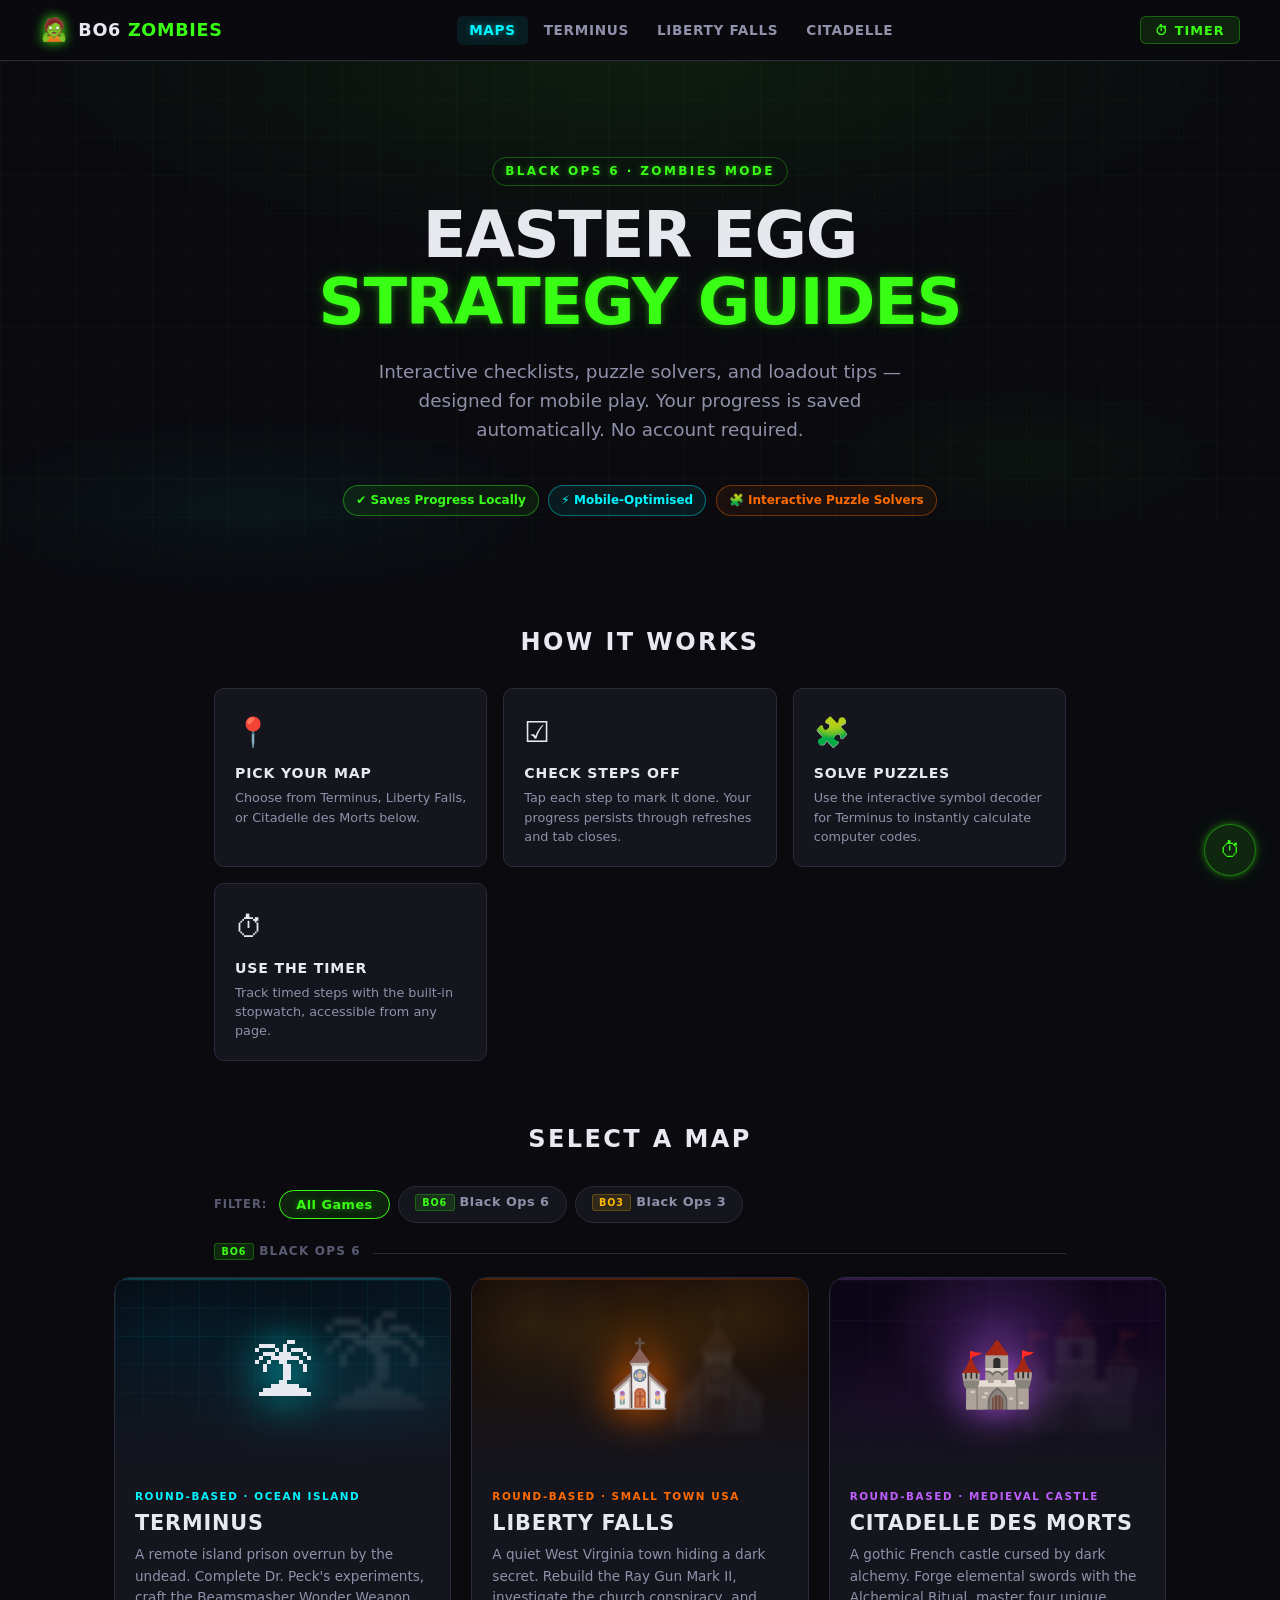
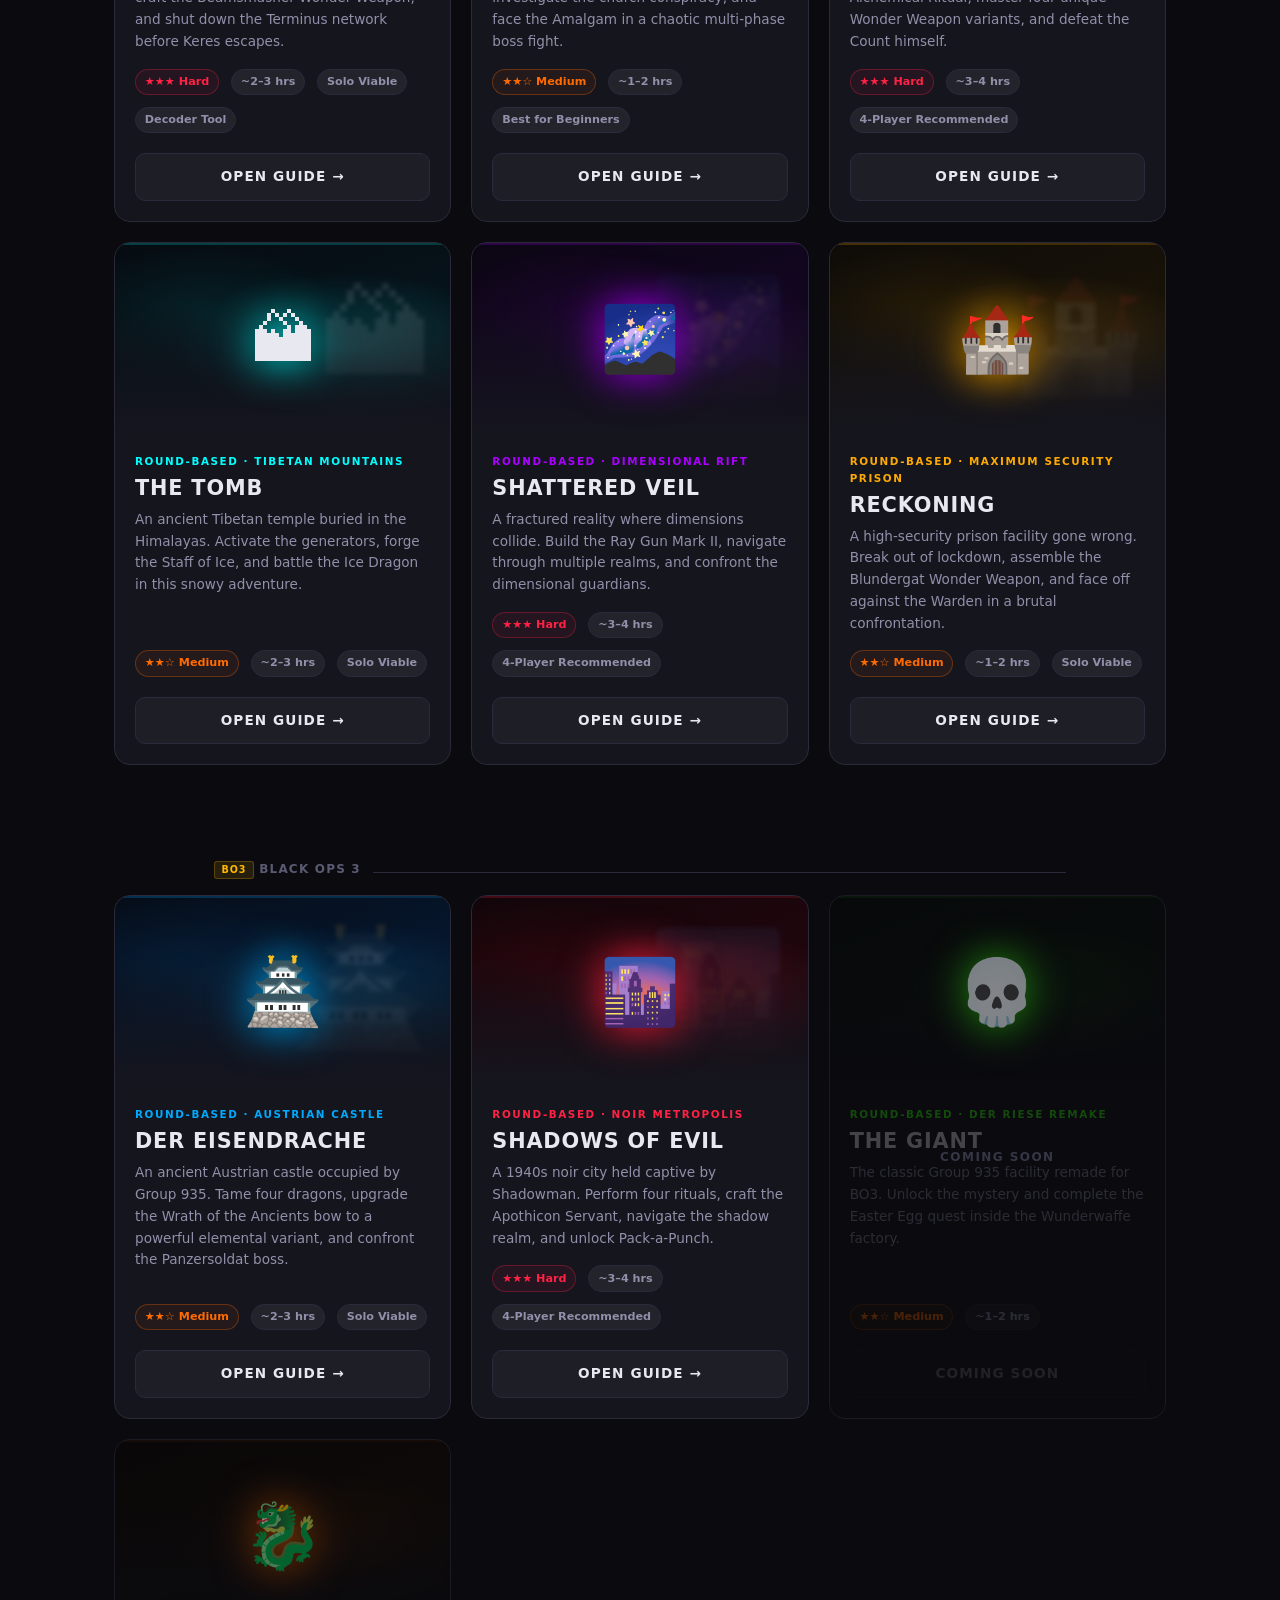
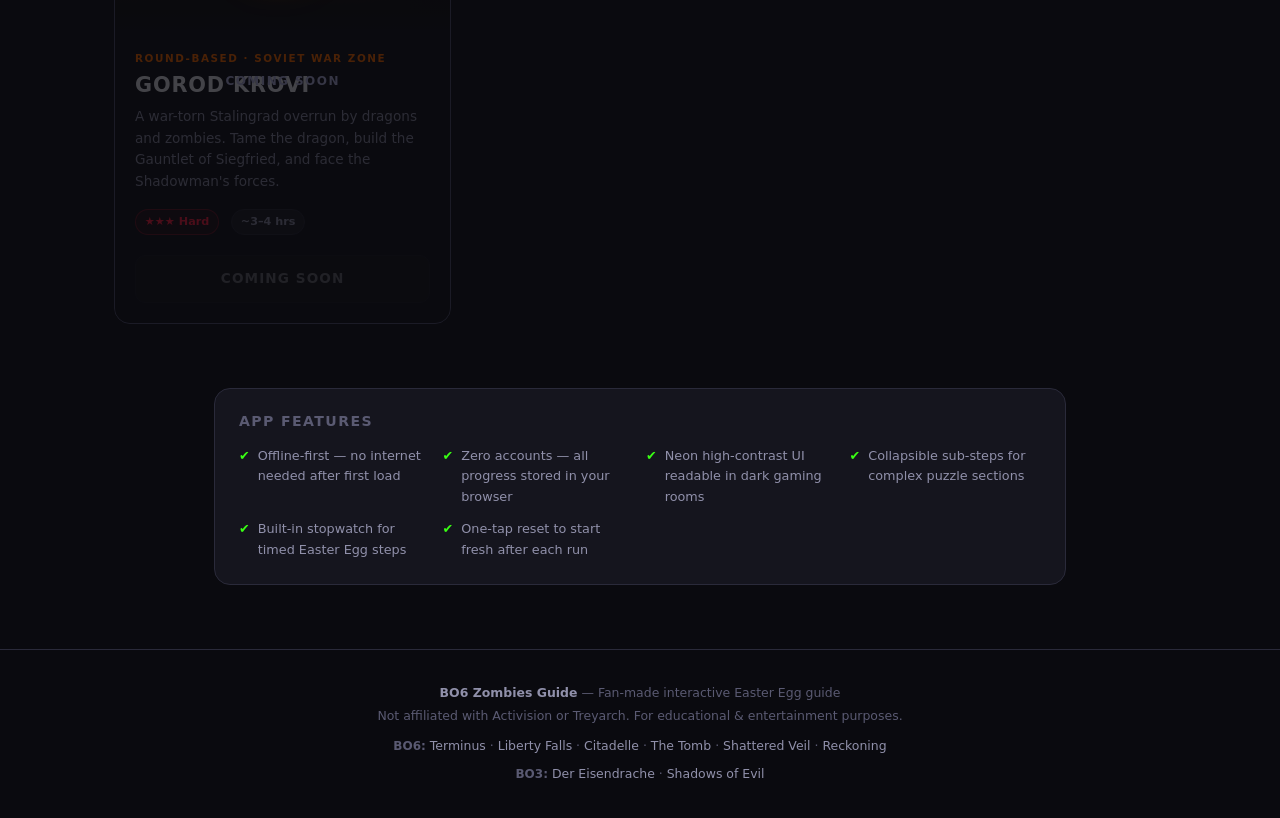
==== commit 002bb0ab: "feat: update game descriptions to reflect Black Ops 6 in multiple guides" ====
--- a/index.html
+++ b/index.html
@@ -170,6 +170,78 @@
         </div>
       </article>
 
+      <!-- The Tomb -->
+      <article class="map-card map-card--the-tomb" data-game="bo6" role="listitem">
+        <div class="map-card-banner">
+          <span class="map-card-banner-icon">🏔</span>
+        </div>
+        <div class="map-card-body">
+          <p class="map-card-tag">Round-Based · Tibetan Mountains</p>
+          <h3 class="map-card-name">The Tomb</h3>
+          <p class="map-card-desc">
+            An ancient Tibetan temple buried in the Himalayas. Activate the
+            generators, forge the Staff of Ice, and battle the Ice Dragon in
+            this snowy adventure.
+          </p>
+          <div class="map-card-meta">
+            <span class="meta-pill diff-medium">★★☆ Medium</span>
+            <span class="meta-pill">~2–3 hrs</span>
+            <span class="meta-pill">Solo Viable</span>
+          </div>
+          <a href="the-tomb.html" class="map-card-btn" aria-label="Open The Tomb Easter Egg guide">
+            Open Guide →
+          </a>
+        </div>
+      </article>
+
+      <!-- Shattered Veil -->
+      <article class="map-card map-card--shattered-veil" data-game="bo6" role="listitem">
+        <div class="map-card-banner">
+          <span class="map-card-banner-icon">🌌</span>
+        </div>
+        <div class="map-card-body">
+          <p class="map-card-tag">Round-Based · Dimensional Rift</p>
+          <h3 class="map-card-name">Shattered Veil</h3>
+          <p class="map-card-desc">
+            A fractured reality where dimensions collide. Build the Ray Gun
+            Mark II, navigate through multiple realms, and confront the
+            dimensional guardians.
+          </p>
+          <div class="map-card-meta">
+            <span class="meta-pill diff-hard">★★★ Hard</span>
+            <span class="meta-pill">~3–4 hrs</span>
+            <span class="meta-pill">4-Player Recommended</span>
+          </div>
+          <a href="shattered-veil.html" class="map-card-btn" aria-label="Open Shattered Veil Easter Egg guide">
+            Open Guide →
+          </a>
+        </div>
+      </article>
+
+      <!-- Reckoning -->
+      <article class="map-card map-card--reckoning" data-game="bo6" role="listitem">
+        <div class="map-card-banner">
+          <span class="map-card-banner-icon">🏰</span>
+        </div>
+        <div class="map-card-body">
+          <p class="map-card-tag">Round-Based · Maximum Security Prison</p>
+          <h3 class="map-card-name">Reckoning</h3>
+          <p class="map-card-desc">
+            A high-security prison facility gone wrong. Break out of lockdown,
+            assemble the Blundergat Wonder Weapon, and face off against the
+            Warden in a brutal confrontation.
+          </p>
+          <div class="map-card-meta">
+            <span class="meta-pill diff-medium">★★☆ Medium</span>
+            <span class="meta-pill">~1–2 hrs</span>
+            <span class="meta-pill">Solo Viable</span>
+          </div>
+          <a href="reckoning.html" class="map-card-btn" aria-label="Open Reckoning Easter Egg guide">
+            Open Guide →
+          </a>
+        </div>
+      </article>
+
     </div>
 
     <!-- BO3 section -->
@@ -221,78 +293,6 @@
             <span class="meta-pill">4-Player Recommended</span>
           </div>
           <a href="bo3-shadows-of-evil.html" class="map-card-btn" aria-label="Open Shadows of Evil Easter Egg guide">
-            Open Guide →
-          </a>
-        </div>
-      </article>
-
-      <!-- The Tomb -->
-      <article class="map-card map-card--the-tomb" data-game="bo6" role="listitem">
-        <div class="map-card-banner">
-          <span class="map-card-banner-icon">🏔</span>
-        </div>
-        <div class="map-card-body">
-          <p class="map-card-tag">Round-Based · Tibetan Mountains</p>
-          <h3 class="map-card-name">The Tomb</h3>
-          <p class="map-card-desc">
-            An ancient Tibetan temple buried in the Himalayas. Activate the
-            generators, forge the Staff of Ice, and battle the Ice Dragon in
-            this snowy adventure.
-          </p>
-          <div class="map-card-meta">
-            <span class="meta-pill diff-medium">★★☆ Medium</span>
-            <span class="meta-pill">~2–3 hrs</span>
-            <span class="meta-pill">Solo Viable</span>
-          </div>
-          <a href="the-tomb.html" class="map-card-btn" aria-label="Open The Tomb Easter Egg guide">
-            Open Guide →
-          </a>
-        </div>
-      </article>
-
-      <!-- Shattered Veil -->
-      <article class="map-card map-card--shattered-veil" data-game="bo6" role="listitem">
-        <div class="map-card-banner">
-          <span class="map-card-banner-icon">🌌</span>
-        </div>
-        <div class="map-card-body">
-          <p class="map-card-tag">Round-Based · Dimensional Rift</p>
-          <h3 class="map-card-name">Shattered Veil</h3>
-          <p class="map-card-desc">
-            A fractured reality where dimensions collide. Build the Ray Gun
-            Mark II, navigate through multiple realms, and confront the
-            dimensional guardians.
-          </p>
-          <div class="map-card-meta">
-            <span class="meta-pill diff-hard">★★★ Hard</span>
-            <span class="meta-pill">~3–4 hrs</span>
-            <span class="meta-pill">4-Player Recommended</span>
-          </div>
-          <a href="shattered-veil.html" class="map-card-btn" aria-label="Open Shattered Veil Easter Egg guide">
-            Open Guide →
-          </a>
-        </div>
-      </article>
-
-      <!-- Reckoning -->
-      <article class="map-card map-card--reckoning" data-game="bo6" role="listitem">
-        <div class="map-card-banner">
-          <span class="map-card-banner-icon">🏰</span>
-        </div>
-        <div class="map-card-body">
-          <p class="map-card-tag">Round-Based · Maximum Security Prison</p>
-          <h3 class="map-card-name">Reckoning</h3>
-          <p class="map-card-desc">
-            A high-security prison facility gone wrong. Break out of lockdown,
-            assemble the Blundergat Wonder Weapon, and face off against the
-            Warden in a brutal confrontation.
-          </p>
-          <div class="map-card-meta">
-            <span class="meta-pill diff-medium">★★☆ Medium</span>
-            <span class="meta-pill">~1–2 hrs</span>
-            <span class="meta-pill">Solo Viable</span>
-          </div>
-          <a href="reckoning.html" class="map-card-btn" aria-label="Open Reckoning Easter Egg guide">
             Open Guide →
           </a>
         </div>
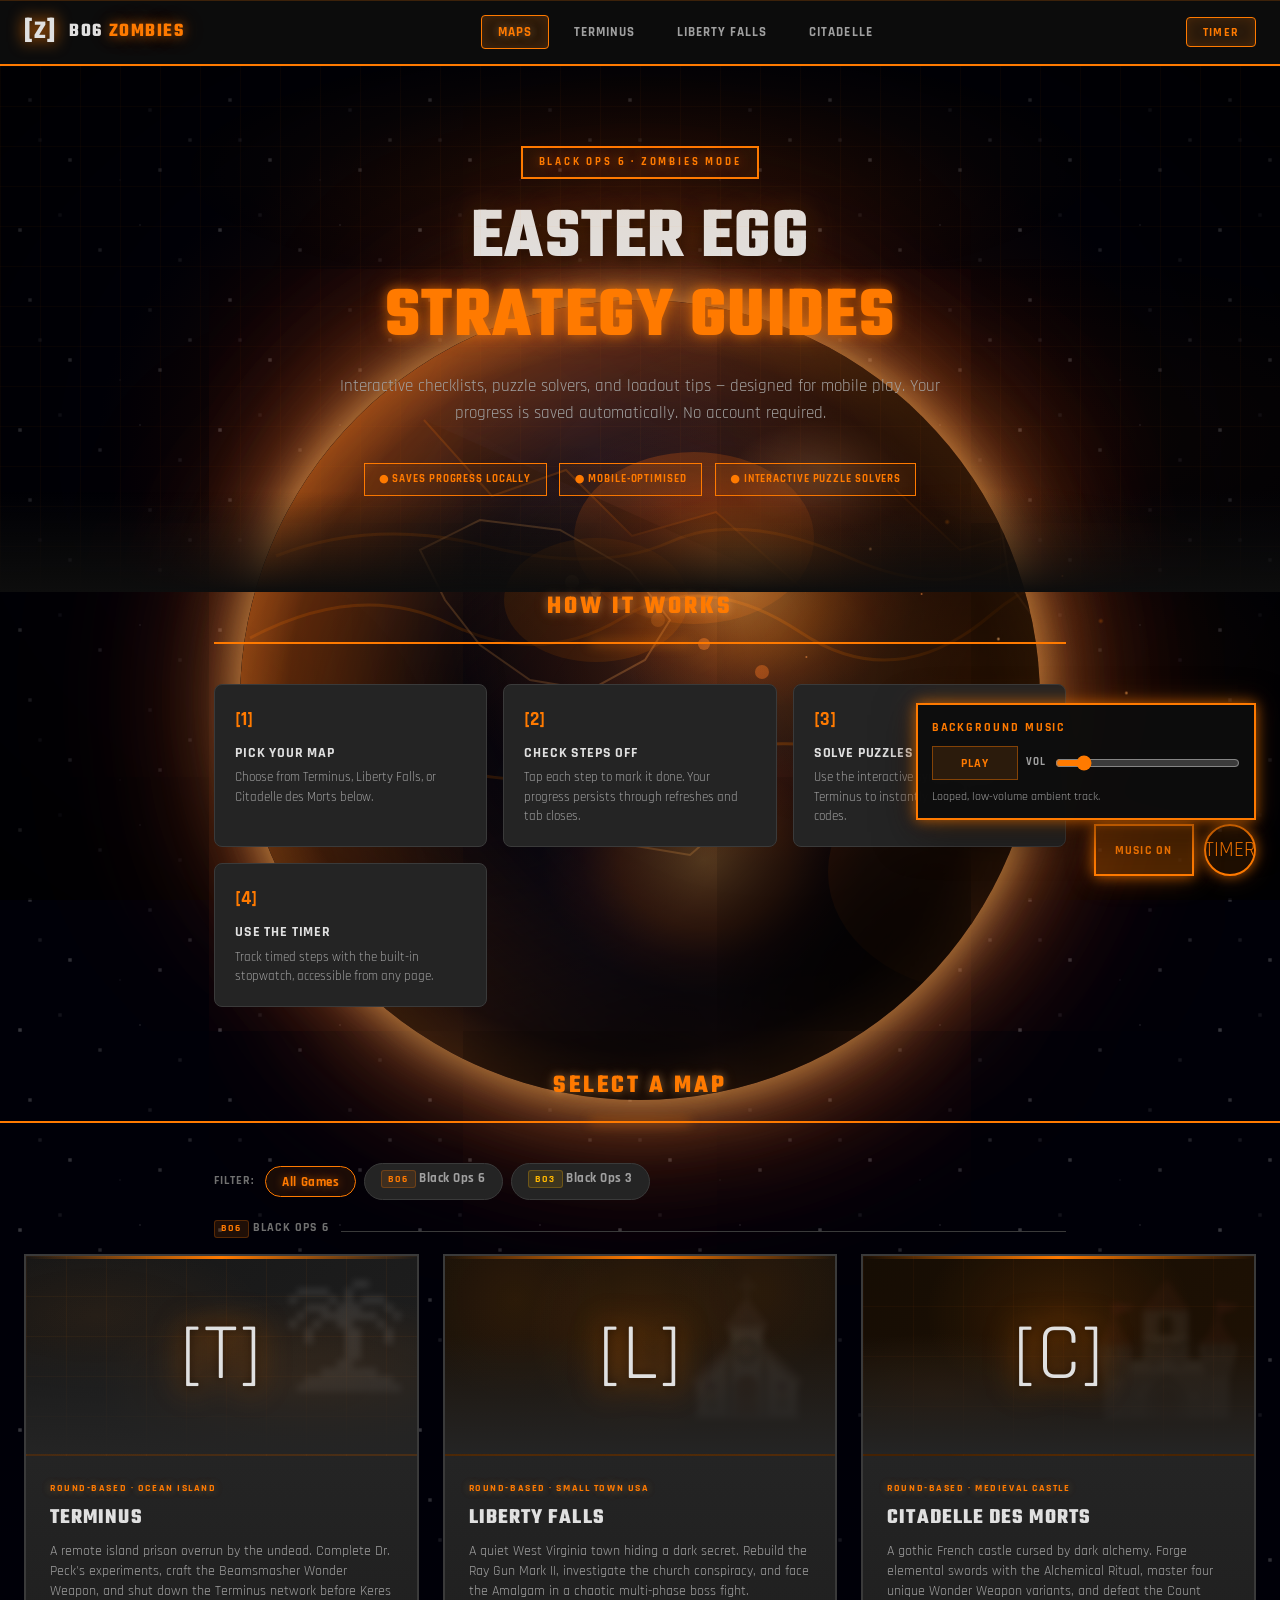
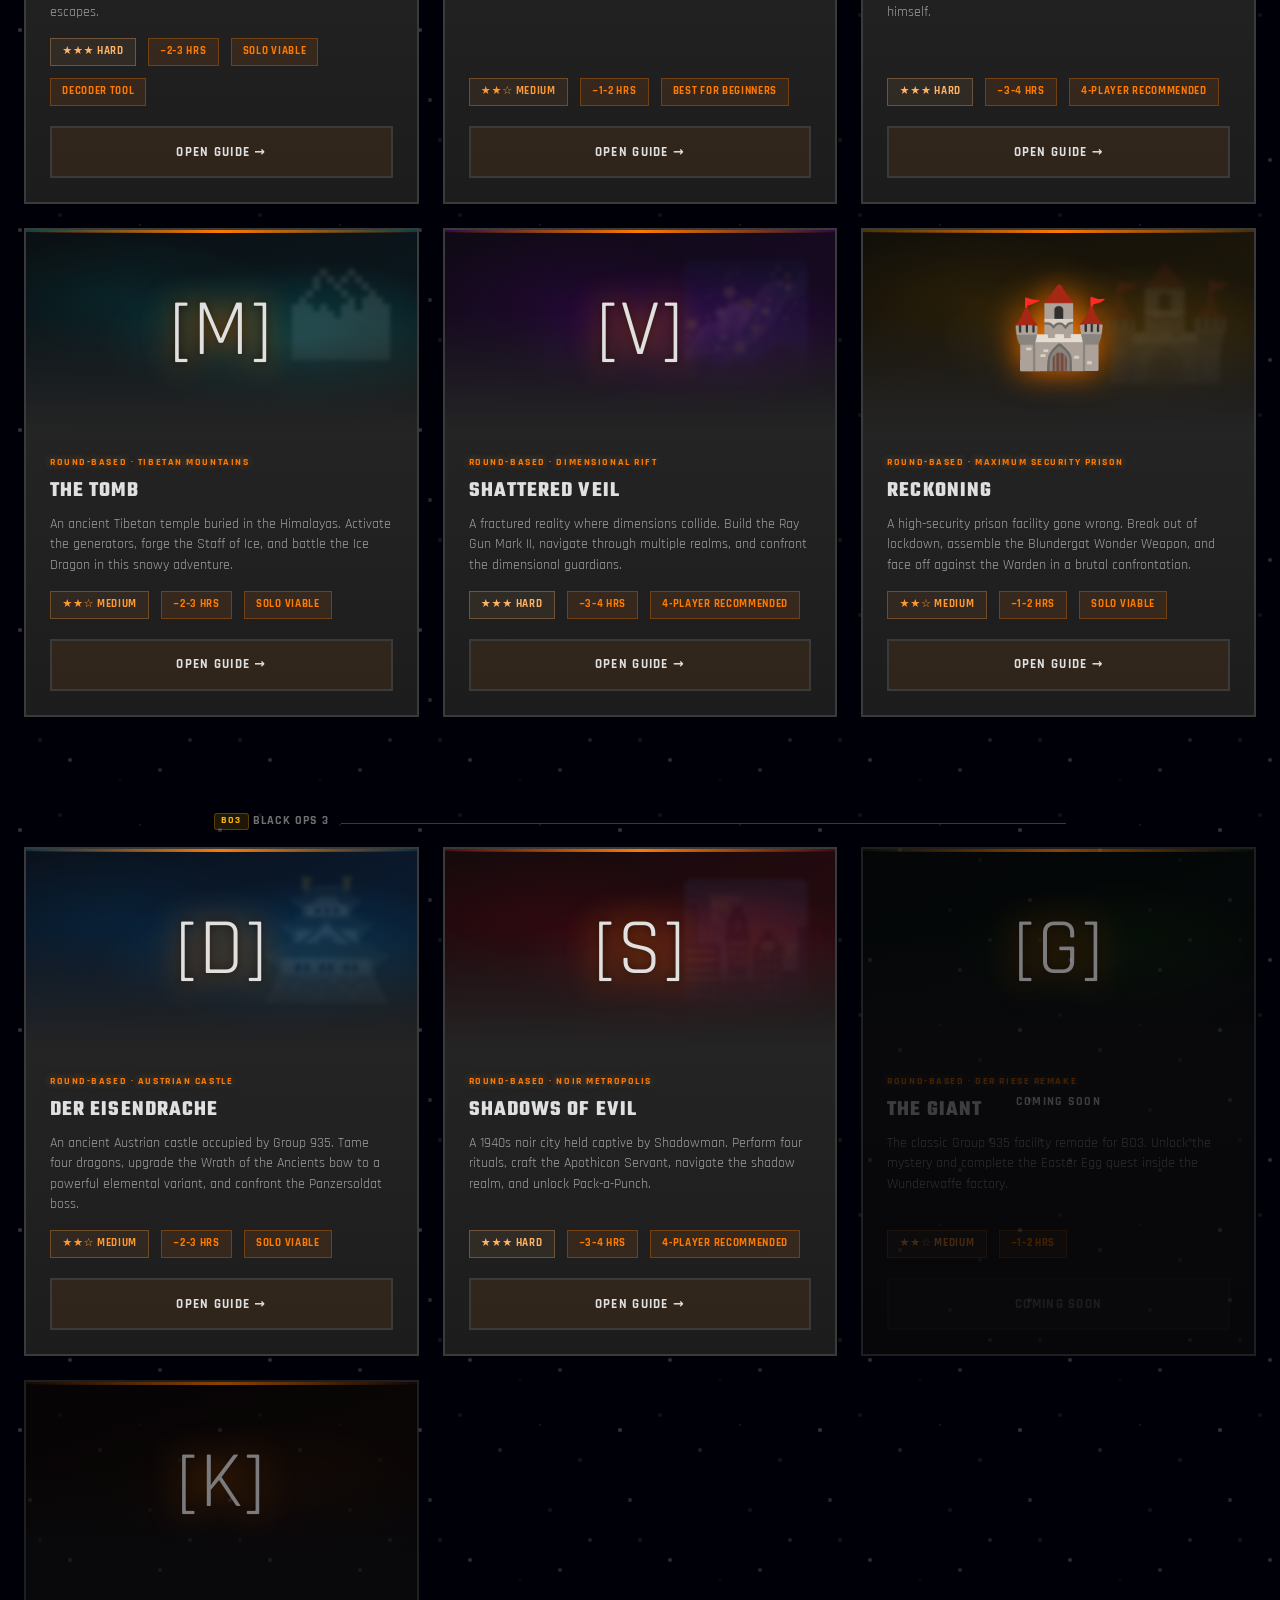
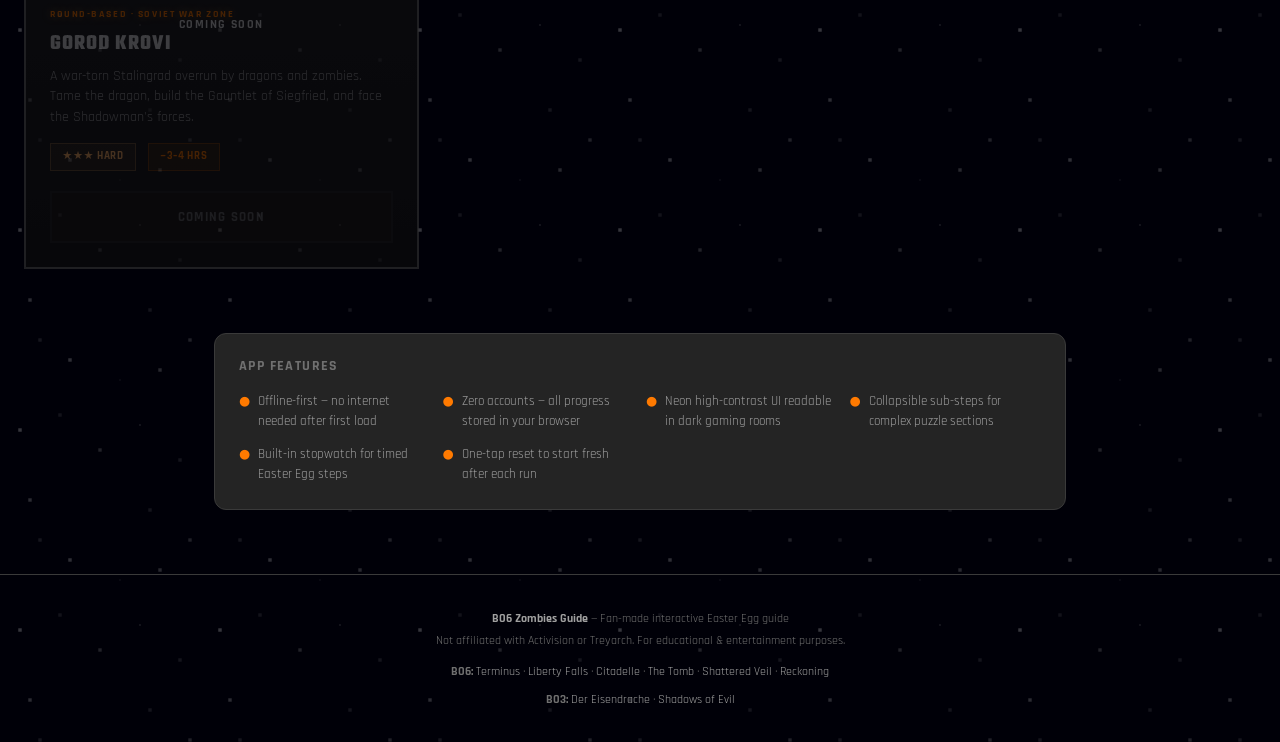
==== commit b7450d9b: "feat: add background music player with controls and local storage support - Implemented a music play" ====
--- a/index.html
+++ b/index.html
@@ -6,7 +6,7 @@
   <meta name="description" content="Interactive Black Ops 6 Zombies Main Quest guide with step-by-step checklists, puzzle solvers, and loadout recommendations. Works offline and saves your progress." />
   <title>BO6 Zombies — Easter Egg Guide</title>
   <link rel="stylesheet" href="css/style.css" />
-  <link rel="icon" href="data:image/svg+xml,<svg xmlns='http://www.w3.org/2000/svg' viewBox='0 0 100 100'><text y='.9em' font-size='90'>🧟</text></svg>" />
+  <link rel="icon" href="data:image/svg+xml,<svg xmlns='http://www.w3.org/2000/svg' viewBox='0 0 100 100'><rect width='100' height='100' fill='%23ff7a00'/><text x='50' y='65' font-size='40' font-weight='bold' text-anchor='middle' fill='%230d0d0d'>Z</text></svg>" />
   <!-- Preconnect for performance -->
   <meta name="theme-color" content="#0a0a0f" />
 </head>
@@ -16,7 +16,7 @@
   <header class="site-header">
     <nav class="nav-inner" aria-label="Main navigation">
       <a href="index.html" class="nav-logo">
-        <span class="logo-icon">🧟</span>
+        <span class="logo-icon">[Z]</span>
         <span>BO6<span class="accent"> Zombies</span></span>
       </a>
       <ul class="nav-links" role="list">
@@ -25,7 +25,7 @@
         <li><a href="liberty-falls.html">Liberty Falls</a></li>
         <li><a href="citadelle.html">Citadelle</a></li>
       </ul>
-      <button class="nav-timer-btn" aria-label="Open stopwatch timer">⏱ Timer</button>
+      <button class="nav-timer-btn" aria-label="Open stopwatch timer">TIMER</button>
     </nav>
   </header>
 
@@ -41,9 +41,9 @@
       mobile play. Your progress is saved automatically. No account required.
     </p>
     <div class="hero-badges">
-      <span class="badge badge-green">✔ Saves Progress Locally</span>
-      <span class="badge badge-cyan">⚡ Mobile-Optimised</span>
-      <span class="badge badge-orange">🧩 Interactive Puzzle Solvers</span>
+      <span class="badge badge-green">● Saves Progress Locally</span>
+      <span class="badge badge-cyan">● Mobile-Optimised</span>
+      <span class="badge badge-orange">● Interactive Puzzle Solvers</span>
     </div>
   </section>
 
@@ -53,25 +53,25 @@
     <div style="display:grid; grid-template-columns:repeat(auto-fit,minmax(220px,1fr)); gap:1rem;">
 
       <div style="background:var(--bg-card);border:1px solid var(--border-subtle);border-radius:var(--radius-md);padding:1.25rem;">
-        <div style="font-size:1.8rem;margin-bottom:0.6rem;">📍</div>
+        <div style="font-size:1.2rem;margin-bottom:0.6rem;color:var(--accent-primary);font-weight:bold;">[1]</div>
         <h3 style="font-size:0.88rem;font-weight:800;text-transform:uppercase;letter-spacing:0.06em;margin-bottom:0.4rem;">Pick Your Map</h3>
         <p style="font-size:0.8rem;color:var(--text-secondary);line-height:1.5;">Choose from Terminus, Liberty Falls, or Citadelle des Morts below.</p>
       </div>
 
       <div style="background:var(--bg-card);border:1px solid var(--border-subtle);border-radius:var(--radius-md);padding:1.25rem;">
-        <div style="font-size:1.8rem;margin-bottom:0.6rem;">☑️</div>
+        <div style="font-size:1.2rem;margin-bottom:0.6rem;color:var(--accent-primary);font-weight:bold;">[2]</div>
         <h3 style="font-size:0.88rem;font-weight:800;text-transform:uppercase;letter-spacing:0.06em;margin-bottom:0.4rem;">Check Steps Off</h3>
         <p style="font-size:0.8rem;color:var(--text-secondary);line-height:1.5;">Tap each step to mark it done. Your progress persists through refreshes and tab closes.</p>
       </div>
 
       <div style="background:var(--bg-card);border:1px solid var(--border-subtle);border-radius:var(--radius-md);padding:1.25rem;">
-        <div style="font-size:1.8rem;margin-bottom:0.6rem;">🧩</div>
+        <div style="font-size:1.2rem;margin-bottom:0.6rem;color:var(--accent-primary);font-weight:bold;">[3]</div>
         <h3 style="font-size:0.88rem;font-weight:800;text-transform:uppercase;letter-spacing:0.06em;margin-bottom:0.4rem;">Solve Puzzles</h3>
         <p style="font-size:0.8rem;color:var(--text-secondary);line-height:1.5;">Use the interactive symbol decoder for Terminus to instantly calculate computer codes.</p>
       </div>
 
       <div style="background:var(--bg-card);border:1px solid var(--border-subtle);border-radius:var(--radius-md);padding:1.25rem;">
-        <div style="font-size:1.8rem;margin-bottom:0.6rem;">⏱</div>
+        <div style="font-size:1.2rem;margin-bottom:0.6rem;color:var(--accent-primary);font-weight:bold;">[4]</div>
         <h3 style="font-size:0.88rem;font-weight:800;text-transform:uppercase;letter-spacing:0.06em;margin-bottom:0.4rem;">Use the Timer</h3>
         <p style="font-size:0.8rem;color:var(--text-secondary);line-height:1.5;">Track timed steps with the built-in stopwatch, accessible from any page.</p>
       </div>
@@ -100,7 +100,7 @@
       <!-- Terminus -->
       <article class="map-card map-card--terminus" data-game="bo6" role="listitem">
         <div class="map-card-banner">
-          <span class="map-card-banner-icon">🏝</span>
+          <span class="map-card-banner-icon">[T]</span>
         </div>
         <div class="map-card-body">
           <p class="map-card-tag">Round-Based · Ocean Island</p>
@@ -125,7 +125,7 @@
       <!-- Liberty Falls -->
       <article class="map-card map-card--liberty" data-game="bo6" role="listitem">
         <div class="map-card-banner">
-          <span class="map-card-banner-icon">⛪</span>
+          <span class="map-card-banner-icon">[L]</span>
         </div>
         <div class="map-card-body">
           <p class="map-card-tag">Round-Based · Small Town USA</p>
@@ -149,7 +149,7 @@
       <!-- Citadelle des Morts -->
       <article class="map-card map-card--citadelle" data-game="bo6" role="listitem">
         <div class="map-card-banner">
-          <span class="map-card-banner-icon">🏰</span>
+          <span class="map-card-banner-icon">[C]</span>
         </div>
         <div class="map-card-body">
           <p class="map-card-tag">Round-Based · Medieval Castle</p>
@@ -173,7 +173,7 @@
       <!-- The Tomb -->
       <article class="map-card map-card--the-tomb" data-game="bo6" role="listitem">
         <div class="map-card-banner">
-          <span class="map-card-banner-icon">🏔</span>
+          <span class="map-card-banner-icon">[M]</span>
         </div>
         <div class="map-card-body">
           <p class="map-card-tag">Round-Based · Tibetan Mountains</p>
@@ -197,7 +197,7 @@
       <!-- Shattered Veil -->
       <article class="map-card map-card--shattered-veil" data-game="bo6" role="listitem">
         <div class="map-card-banner">
-          <span class="map-card-banner-icon">🌌</span>
+          <span class="map-card-banner-icon">[V]</span>
         </div>
         <div class="map-card-body">
           <p class="map-card-tag">Round-Based · Dimensional Rift</p>
@@ -253,7 +253,7 @@
       <!-- Der Eisendrache -->
       <article class="map-card map-card--der-eisendrache" data-game="bo3" role="listitem">
         <div class="map-card-banner">
-          <span class="map-card-banner-icon">🏯</span>
+          <span class="map-card-banner-icon">[D]</span>
         </div>
         <div class="map-card-body">
           <p class="map-card-tag">Round-Based · Austrian Castle</p>
@@ -277,7 +277,7 @@
       <!-- Shadows of Evil -->
       <article class="map-card map-card--shadows-of-evil" data-game="bo3" role="listitem">
         <div class="map-card-banner">
-          <span class="map-card-banner-icon">🌆</span>
+          <span class="map-card-banner-icon">[S]</span>
         </div>
         <div class="map-card-body">
           <p class="map-card-tag">Round-Based · Noir Metropolis</p>
@@ -301,7 +301,7 @@
       <!-- The Giant -->
       <article class="map-card map-card--the-giant map-card-coming-soon" data-game="bo3" role="listitem">
         <div class="map-card-banner">
-          <span class="map-card-banner-icon">💀</span>
+          <span class="map-card-banner-icon">[G]</span>
         </div>
         <div class="map-card-body">
           <p class="map-card-tag">Round-Based · Der Riese Remake</p>
@@ -321,7 +321,7 @@
       <!-- Gorod Krovi -->
       <article class="map-card map-card--gorod-krovi map-card-coming-soon" data-game="bo3" role="listitem">
         <div class="map-card-banner">
-          <span class="map-card-banner-icon">🐉</span>
+          <span class="map-card-banner-icon">[K]</span>
         </div>
         <div class="map-card-body">
           <p class="map-card-tag">Round-Based · Soviet War Zone</p>
@@ -348,27 +348,27 @@
       <h2 style="font-size:0.88rem;font-weight:800;text-transform:uppercase;letter-spacing:0.1em;color:var(--text-muted);margin-bottom:1rem;">App Features</h2>
       <div style="display:grid;grid-template-columns:repeat(auto-fit,minmax(180px,1fr));gap:0.75rem;">
         <div style="font-size:0.8rem;color:var(--text-secondary);display:flex;gap:0.5rem;align-items:flex-start;">
-          <span style="color:var(--neon-green);font-weight:700;">✔</span>
+          <span style="color:var(--accent-primary);font-weight:700;">●</span>
           <span>Offline-first — no internet needed after first load</span>
         </div>
         <div style="font-size:0.8rem;color:var(--text-secondary);display:flex;gap:0.5rem;align-items:flex-start;">
-          <span style="color:var(--neon-green);font-weight:700;">✔</span>
+          <span style="color:var(--accent-primary);font-weight:700;">●</span>
           <span>Zero accounts — all progress stored in your browser</span>
         </div>
         <div style="font-size:0.8rem;color:var(--text-secondary);display:flex;gap:0.5rem;align-items:flex-start;">
-          <span style="color:var(--neon-green);font-weight:700;">✔</span>
+          <span style="color:var(--accent-primary);font-weight:700;">●</span>
           <span>Neon high-contrast UI readable in dark gaming rooms</span>
         </div>
         <div style="font-size:0.8rem;color:var(--text-secondary);display:flex;gap:0.5rem;align-items:flex-start;">
-          <span style="color:var(--neon-green);font-weight:700;">✔</span>
+          <span style="color:var(--accent-primary);font-weight:700;">●</span>
           <span>Collapsible sub-steps for complex puzzle sections</span>
         </div>
         <div style="font-size:0.8rem;color:var(--text-secondary);display:flex;gap:0.5rem;align-items:flex-start;">
-          <span style="color:var(--neon-green);font-weight:700;">✔</span>
+          <span style="color:var(--accent-primary);font-weight:700;">●</span>
           <span>Built-in stopwatch for timed Easter Egg steps</span>
         </div>
         <div style="font-size:0.8rem;color:var(--text-secondary);display:flex;gap:0.5rem;align-items:flex-start;">
-          <span style="color:var(--neon-green);font-weight:700;">✔</span>
+          <span style="color:var(--accent-primary);font-weight:700;">●</span>
           <span>One-tap reset to start fresh after each run</span>
         </div>
       </div>
@@ -399,19 +399,19 @@
   <div class="timer-modal-overlay" role="dialog" aria-modal="true" aria-label="Stopwatch timer">
     <div class="timer-modal">
       <button class="timer-modal-close" aria-label="Close timer">✕</button>
-      <p class="timer-label">⏱ Round Stopwatch</p>
+      <p class="timer-label">Round Stopwatch</p>
       <div class="timer-display" aria-live="polite">00:00:00.00</div>
       <div class="timer-controls">
-        <button class="timer-btn timer-btn-start">▶ Start</button>
-        <button class="timer-btn timer-btn-pause" disabled>⏸ Pause</button>
-        <button class="timer-btn timer-btn-reset">↺ Reset</button>
+        <button class="timer-btn timer-btn-start">START</button>
+        <button class="timer-btn timer-btn-pause" disabled>PAUSE</button>
+        <button class="timer-btn timer-btn-reset">RESET</button>
       </div>
       <div class="timer-laps" aria-label="Lap times" role="list"></div>
     </div>
   </div>
 
   <!-- Floating timer button -->
-  <button class="fab-timer" aria-label="Open stopwatch">⏱</button>
+  <button class="fab-timer" aria-label="Open stopwatch">TIMER</button>
 
   <script src="js/app.js"></script>
   <script>
--- a/css/style.css
+++ b/css/style.css
@@ -1,156 +1,307 @@
 /* ============================================================
-   BLACK OPS 6 ZOMBIES GUIDE — Global Stylesheet
-   Color Palette: Neon-on-Black for dark gaming rooms
+   BLACK OPS 2 ZOMBIES GUIDE — Global Stylesheet
+   Color Palette: Orange/Black Tactical Military Theme
+   Inspired by Black Ops 2 Main Menu Aesthetic
    ============================================================ */
 
+@import url('https://fonts.googleapis.com/css2?family=Rajdhani:wght@400;500;600;700&family=Teko:wght@500;600;700&display=swap');
+
 :root {
-  --bg-primary:     #0a0a0f;
-  --bg-secondary:   #111118;
-  --bg-card:        #15151e;
-  --bg-card-hover:  #1c1c28;
-  --border-subtle:  #2a2a3a;
-
-  --neon-green:     #39ff14;
-  --neon-cyan:      #00f5ff;
-  --neon-orange:    #ff6b00;
-  --neon-red:       #ff2244;
-  --neon-purple:    #bf5fff;
-  --neon-yellow:    #ffe600;
-
-  --text-primary:   #e8e8f0;
-  --text-secondary: #9090aa;
-  --text-muted:     #5a5a72;
-
-  --glow-green:  0 0 6px #39ff1466, 0 0 20px #39ff1422;
-  --glow-cyan:   0 0 6px #00f5ff66, 0 0 20px #00f5ff22;
-  --glow-orange: 0 0 6px #ff6b0066, 0 0 20px #ff6b0022;
-  --glow-red:    0 0 6px #ff224466, 0 0 20px #ff224422;
-
-  --radius-sm:  6px;
-  --radius-md:  10px;
-  --radius-lg:  16px;
-
-  --transition: 0.2s ease;
+  --bg-primary:     #0d0d0d;
+  --bg-secondary:   #1a1a1a;
+  --bg-card:        #242424;
+  --bg-card-hover:  #2d2d2d;
+  --border-subtle:  #3a3a3a;
+
+  --accent-primary:  #ff7a00;
+  --accent-secondary: #ff9933;
+  --accent-light:    #ffb366;
+  --accent-dark:     #cc6600;
+
+  --text-primary:   #e0e0e0;
+  --text-secondary: #a0a0a0;
+  --text-muted:     #707070;
+
+  --glow-accent:  0 0 12px #ff7a0099, 0 0 24px #ff7a0044;
+  --glow-accent-light:  0 0 8px #ffb36666, 0 0 16px #ffb36633;
+
+  --radius-sm:  4px;
+  --radius-md:  8px;
+  --radius-lg:  12px;
+
+  --transition: 0.15s ease-out;
+
+  --font-ui: 'Rajdhani', 'Segoe UI', system-ui, sans-serif;
+  --font-display: 'Teko', 'Arial Black', sans-serif;
 }
 
 /* ── Reset & Base ────────────────────────────────────────── */
 *, *::before, *::after { box-sizing: border-box; margin: 0; padding: 0; }
 
+[hidden] { display: none !important; }
+
 html { scroll-behavior: smooth; font-size: 16px; }
 
+@keyframes planet-spin {
+  0% {
+    background-position:
+      center,
+      center,
+      center,
+      center,
+      center,
+      center,
+      0 50%,
+      0 50%;
+  }
+  100% {
+    background-position:
+      center,
+      center,
+      center,
+      center,
+      center,
+      center,
+      -1600px 50%,
+      -1400px 50%;
+  }
+}
+
+@keyframes stars-twinkle {
+  0%, 100% { opacity: 0.3; }
+  50% { opacity: 0.8; }
+}
+
+@keyframes debris-drift {
+  0% { transform: translate3d(0, 0, 0) rotate(0deg); opacity: 0.45; }
+  50% { transform: translate3d(-14px, 10px, 0) rotate(4deg); opacity: 0.62; }
+  100% { transform: translate3d(-28px, 18px, 0) rotate(8deg); opacity: 0.45; }
+}
+
 body {
-  background: var(--bg-primary);
+  background: #000008 url('data:image/svg+xml,<svg width="200" height="200" xmlns="http://www.w3.org/2000/svg"><defs><filter id="f"><feGaussianBlur in="SourceGraphic" stdDeviation="1.5"/></filter></defs><circle cx="20" cy="30" r="1.5" fill="white" opacity="0.6" filter="url(%23f)"/><circle cx="60" cy="15" r="1" fill="white" opacity="0.4" filter="url(%23f)"/><circle cx="100" cy="50" r="1.2" fill="white" opacity="0.5" filter="url(%23f)"/><circle cx="140" cy="25" r="0.8" fill="white" opacity="0.7" filter="url(%23f)"/><circle cx="180" cy="60" r="1" fill="white" opacity="0.45" filter="url(%23f)"/><circle cx="30" cy="100" r="1.3" fill="white" opacity="0.6" filter="url(%23f)"/><circle cx="150" cy="110" r="0.9" fill="white" opacity="0.5" filter="url(%23f)"/><circle cx="190" cy="140" r="1.1" fill="white" opacity="0.65" filter="url(%23f)"/><circle cx="70" cy="160" r="1.4" fill="white" opacity="0.55" filter="url(%23f)"/><circle cx="120" cy="180" r="0.7" fill="white" opacity="0.4" filter="url(%23f)"/><circle cx="40" cy="140" r="0.95" fill="white" opacity="0.5" filter="url(%23f)"/><circle cx="160" cy="170" r="1.2" fill="white" opacity="0.6" filter="url(%23f)"/></svg>') repeat;
   color: var(--text-primary);
-  font-family: 'Segoe UI', system-ui, -apple-system, sans-serif;
+  font-family: var(--font-ui);
   line-height: 1.6;
   min-height: 100vh;
   overflow-x: hidden;
-}
-
-a { color: var(--neon-cyan); text-decoration: none; transition: color var(--transition); }
-a:hover { color: #fff; text-shadow: var(--glow-cyan); }
+  position: relative;
+}
+
+html::before {
+  content: '';
+  position: fixed;
+  inset: 0;
+  pointer-events: none;
+  z-index: 3;
+  background:
+    radial-gradient(3px 3px at 68% 61%, rgba(255, 168, 92, 0.85) 0%, rgba(255, 168, 92, 0) 70%),
+    radial-gradient(2px 2px at 72% 66%, rgba(255, 145, 66, 0.75) 0%, rgba(255, 145, 66, 0) 70%),
+    radial-gradient(3px 3px at 78% 71%, rgba(255, 180, 110, 0.7) 0%, rgba(255, 180, 110, 0) 70%),
+    radial-gradient(2px 2px at 83% 64%, rgba(255, 132, 42, 0.75) 0%, rgba(255, 132, 42, 0) 70%),
+    radial-gradient(3px 3px at 88% 77%, rgba(255, 165, 88, 0.72) 0%, rgba(255, 165, 88, 0) 70%),
+    radial-gradient(2px 2px at 63% 73%, rgba(255, 150, 72, 0.78) 0%, rgba(255, 150, 72, 0) 70%),
+    radial-gradient(4px 4px at 74% 58%, rgba(255, 122, 0, 0.35) 0%, rgba(255, 122, 0, 0) 74%),
+    radial-gradient(4px 4px at 86% 69%, rgba(255, 122, 0, 0.3) 0%, rgba(255, 122, 0, 0) 74%),
+    radial-gradient(480px 260px at 76% 74%, rgba(255, 122, 0, 0.08) 0%, rgba(255, 122, 0, 0) 72%);
+  animation: debris-drift 24s linear infinite;
+}
+
+/* Planet background */
+body::before {
+  content: '';
+  position: fixed;
+  bottom: -200px;
+  left: 50%;
+  transform: translateX(-50%);
+  transform-origin: 50% 50%;
+  width: 800px;
+  height: 800px;
+  border-radius: 50%;
+  background: 
+    /* Limb glow and atmospheric haze */
+    radial-gradient(circle at 50% 50%, transparent 62%, rgba(255, 156, 56, 0.34) 72%, rgba(255, 104, 0, 0.52) 84%, rgba(0, 0, 0, 0) 100%),
+    /* Day side warm glow */
+    radial-gradient(ellipse 460px 320px at 68% 42%, rgba(255, 132, 28, 0.32) 0%, rgba(255, 90, 0, 0.12) 45%, transparent 72%),
+    /* Night side falloff for sphere depth */
+    radial-gradient(ellipse 440px 420px at 24% 52%, rgba(0, 0, 0, 0.68) 0%, rgba(0, 0, 0, 0.48) 36%, rgba(0, 0, 0, 0.22) 58%, transparent 74%),
+    /* Hot impact basin 1 */
+    radial-gradient(ellipse 240px 170px at 63% 36%, rgba(255, 182, 84, 0.56) 0%, rgba(255, 120, 20, 0.32) 34%, rgba(255, 70, 0, 0.12) 54%, transparent 72%),
+    /* Hot impact basin 2 */
+    radial-gradient(ellipse 220px 180px at 58% 70%, rgba(255, 166, 64, 0.46) 0%, rgba(255, 108, 12, 0.28) 38%, rgba(255, 66, 0, 0.1) 56%, transparent 74%),
+    /* Static specular highlight */
+    radial-gradient(ellipse 120px 72px at 73% 22%, rgba(255, 218, 170, 0.28) 0%, rgba(255, 180, 120, 0.15) 42%, transparent 78%),
+    /* Scrolling world silhouette */
+    url("data:image/svg+xml,%3Csvg xmlns='http://www.w3.org/2000/svg' viewBox='0 0 1600 800'%3E%3Cg opacity='0.42' fill='%23070b18' stroke='%23ffb366' stroke-width='2'%3E%3Cpath d='M180 250 L240 220 L320 230 L390 270 L430 320 L405 360 L350 390 L290 380 L240 345 L205 300 Z'/%3E%3Cpath d='M360 420 L420 405 L470 430 L500 470 L490 520 L450 555 L390 545 L350 500 L345 455 Z'/%3E%3Cpath d='M760 220 L840 190 L920 200 L980 245 L1020 300 L1010 350 L950 380 L870 370 L810 340 L770 285 Z'/%3E%3Cpath d='M930 390 L980 380 L1040 400 L1080 445 L1065 500 L1015 545 L950 535 L910 490 L900 440 Z'/%3E%3Cpath d='M1180 255 L1245 240 L1305 265 L1338 312 L1328 362 L1278 398 L1215 392 L1170 348 L1158 300 Z'/%3E%3Cpath d='M1355 470 L1410 455 L1460 480 L1488 522 L1472 566 L1428 595 L1374 588 L1340 552 L1334 510 Z'/%3E%3C/g%3E%3Cg opacity='0.20' fill='%23ff7a00'%3E%3Cellipse cx='356' cy='300' rx='92' ry='62'/%3E%3Cellipse cx='938' cy='288' rx='112' ry='72'/%3E%3Cellipse cx='1245' cy='322' rx='84' ry='58'/%3E%3C/g%3E%3C/svg%3E"),
+    /* Scrolling damaged-earth texture map */
+    url("data:image/svg+xml,%3Csvg xmlns='http://www.w3.org/2000/svg' viewBox='0 0 1600 800'%3E%3Cdefs%3E%3ClinearGradient id='o' x1='0' y1='0' x2='1' y2='0'%3E%3Cstop offset='0' stop-color='%23090b18'/%3E%3Cstop offset='0.22' stop-color='%23121122'/%3E%3Cstop offset='0.46' stop-color='%23161014'/%3E%3Cstop offset='0.7' stop-color='%230d1020'/%3E%3Cstop offset='1' stop-color='%23100f16'/%3E%3C/linearGradient%3E%3C/defs%3E%3Crect width='1600' height='800' fill='url(%23o)'/%3E%3Cg opacity='0.34' stroke='%23ff7a00' stroke-width='3' fill='none'%3E%3Cpath d='M10 338 Q120 280 210 324 T382 318 T560 332 T752 314 T948 338 T1130 320 T1320 334 T1600 326'/%3E%3Cpath d='M0 472 Q82 430 184 462 T372 468 T558 444 T746 470 T930 452 T1110 476 T1290 456 T1600 468'/%3E%3Cpath d='M36 256 Q134 218 246 246 T430 242 T610 258 T790 248 T978 266 T1162 246 T1342 260 T1600 248'/%3E%3C/g%3E%3Cg opacity='0.56'%3E%3Ccircle cx='332' cy='282' r='7' fill='%23ffcb8a'/%3E%3Ccircle cx='356' cy='292' r='5' fill='%23ffbf74'/%3E%3Ccircle cx='382' cy='304' r='6' fill='%23ffb260'/%3E%3Ccircle cx='418' cy='320' r='7' fill='%23ff9c4a'/%3E%3Ccircle cx='464' cy='344' r='6' fill='%23ff8d3e'/%3E%3Ccircle cx='522' cy='372' r='7' fill='%23ff7f32'/%3E%3Ccircle cx='584' cy='404' r='6' fill='%23ff7428'/%3E%3Ccircle cx='968' cy='238' r='6' fill='%23ffd29a'/%3E%3Ccircle cx='1002' cy='252' r='7' fill='%23ffc37c'/%3E%3Ccircle cx='1040' cy='270' r='6' fill='%23ffad5c'/%3E%3Ccircle cx='1086' cy='292' r='7' fill='%23ff9642'/%3E%3Ccircle cx='1132' cy='316' r='6' fill='%23ff862f'/%3E%3Ccircle cx='1184' cy='340' r='7' fill='%23ff7826'/%3E%3C/g%3E%3Cg opacity='0.24' fill='%23ff6f14'%3E%3Cellipse cx='454' cy='238' rx='120' ry='86'/%3E%3Cellipse cx='742' cy='572' rx='154' ry='120'/%3E%3Cellipse cx='1218' cy='336' rx='138' ry='102'/%3E%3Cellipse cx='1406' cy='610' rx='110' ry='82'/%3E%3C/g%3E%3Cg opacity='0.2' stroke='%23ff7a00' stroke-width='2'%3E%3Cpath d='M184 120 L252 196 L326 170 L392 236 L476 212 L566 292'/%3E%3Cpath d='M654 188 L720 250 L792 230 L854 292 L922 280 L1000 352'/%3E%3Cpath d='M1096 164 L1172 232 L1240 212 L1302 274 L1384 258 L1460 326'/%3E%3C/g%3E%3C/svg%3E");
+  background-size:
+    100% 100%,
+    100% 100%,
+    100% 100%,
+    100% 100%,
+    100% 100%,
+    100% 100%,
+    1600px 800px,
+    1600px 800px;
+  background-repeat:
+    no-repeat,
+    no-repeat,
+    no-repeat,
+    no-repeat,
+    no-repeat,
+    no-repeat,
+    repeat-x,
+    repeat-x;
+  box-shadow: 
+    /* Inset shadows for depth */
+    inset -156px -130px 220px rgba(0, 0, 0, 0.96),
+    inset 94px 70px 170px rgba(255, 114, 16, 0.34),
+    inset -64px 50px 140px rgba(255, 68, 0, 0.16),
+    inset 140px -84px 126px rgba(190, 74, 0, 0.14),
+    /* Outer glow layers */
+    0 0 40px rgba(255, 200, 100, 0.5),
+    0 0 80px rgba(255, 160, 80, 0.45),
+    0 0 140px rgba(255, 130, 60, 0.35),
+    0 0 200px rgba(255, 110, 40, 0.25),
+    0 0 280px rgba(255, 90, 20, 0.15),
+    0 0 360px rgba(255, 70, 0, 0.08);
+  animation: planet-spin 22s linear infinite;
+  will-change: background-position;
+  pointer-events: none;
+  z-index: 2;
+}
+
+/* Dark vignette over everything */
+body::after {
+  content: '';
+  position: fixed;
+  top: 0;
+  left: 0;
+  width: 100%;
+  height: 100%;
+  background: 
+    radial-gradient(ellipse at 50% 50%, transparent 15%, rgba(255, 100, 0, 0.08) 35%, rgba(0, 0, 0, 0.2) 60%, rgba(0, 0, 0, 0.7) 100%);
+  pointer-events: none;
+  z-index: 1;
+}
+
+a { color: var(--accent-primary); text-decoration: none; transition: color var(--transition); }
+a:hover { color: var(--accent-light); text-shadow: var(--glow-accent); }
 
 img { max-width: 100%; height: auto; display: block; }
 
 button { cursor: pointer; font-family: inherit; }
 
 h1, h2, h3, h4 { line-height: 1.2; font-weight: 700; }
+
+main, section { position: relative; z-index: 10; }
 
 /* ── Scrollbar ───────────────────────────────────────────── */
 ::-webkit-scrollbar { width: 6px; }
 ::-webkit-scrollbar-track { background: var(--bg-secondary); }
 ::-webkit-scrollbar-thumb { background: var(--border-subtle); border-radius: 3px; }
-::-webkit-scrollbar-thumb:hover { background: var(--neon-cyan); }
+::-webkit-scrollbar-thumb:hover { background: var(--accent-primary); }
 
 /* ── Header / Navbar ─────────────────────────────────────── */
 .site-header {
   position: sticky;
   top: 0;
   z-index: 100;
-  background: rgba(10, 10, 15, 0.92);
-  backdrop-filter: blur(10px);
-  border-bottom: 1px solid var(--border-subtle);
+  background: rgba(13, 13, 13, 0.95);
+  backdrop-filter: blur(8px);
+  border-bottom: 2px solid var(--accent-primary);
   padding: 0 1.5rem;
+  box-shadow: inset 0 1px 0 rgba(255, 122, 0, 0.2);
 }
 
 .nav-inner {
-  max-width: 1200px;
+  max-width: 1400px;
   margin: 0 auto;
   display: flex;
   align-items: center;
   justify-content: space-between;
-  height: 60px;
-  gap: 1rem;
+  height: 64px;
+  gap: 1.5rem;
+  position: relative;
+  z-index: 101;
 }
 
 .nav-logo {
   display: flex;
   align-items: center;
-  gap: 0.6rem;
-  font-weight: 800;
-  font-size: 1.1rem;
+  gap: 0.8rem;
+  font-weight: 900;
+  font-size: 1.2rem;
   color: var(--text-primary);
-  letter-spacing: 0.04em;
+  letter-spacing: 0.08em;
   text-transform: uppercase;
   white-space: nowrap;
+  font-family: var(--font-display);
 }
 
 .nav-logo .logo-icon {
-  font-size: 1.4rem;
-  filter: drop-shadow(0 0 6px var(--neon-green));
-}
-
-.nav-logo span.accent { color: var(--neon-green); }
+  font-size: 1.6rem;
+  filter: drop-shadow(0 0 8px var(--accent-primary));
+}
+
+.nav-logo span.accent { color: var(--accent-primary); text-shadow: var(--glow-accent); }
 
 .nav-links {
   display: flex;
   align-items: center;
-  gap: 0.25rem;
+  gap: 0.5rem;
   list-style: none;
 }
 
 .nav-links a {
   color: var(--text-secondary);
-  padding: 0.4rem 0.75rem;
-  border-radius: var(--radius-sm);
-  font-size: 0.85rem;
-  font-weight: 600;
-  text-transform: uppercase;
-  letter-spacing: 0.05em;
-  transition: all var(--transition);
-  white-space: nowrap;
-}
-
-.nav-links a:hover,
-.nav-links a.active {
-  color: var(--neon-cyan);
-  background: rgba(0, 245, 255, 0.08);
-  text-shadow: var(--glow-cyan);
-}
-
-.nav-timer-btn {
-  background: rgba(57, 255, 20, 0.1);
-  border: 1px solid rgba(57, 255, 20, 0.3);
-  color: var(--neon-green);
-  padding: 0.35rem 0.9rem;
+  padding: 0.5rem 1rem;
   border-radius: var(--radius-sm);
   font-size: 0.8rem;
   font-weight: 700;
   text-transform: uppercase;
   letter-spacing: 0.08em;
   transition: all var(--transition);
+  white-space: nowrap;
+  border: 1px solid transparent;
+}
+
+.nav-links a:hover,
+.nav-links a.active {
+  color: var(--accent-primary);
+  background: rgba(255, 122, 0, 0.12);
+  border-color: var(--accent-primary);
+  text-shadow: var(--glow-accent-light);
+  box-shadow: inset 0 0 12px rgba(255, 122, 0, 0.15);
+}
+
+.nav-timer-btn {
+  background: rgba(255, 122, 0, 0.12);
+  border: 1px solid var(--accent-primary);
+  color: var(--accent-primary);
+  padding: 0.4rem 1rem;
+  border-radius: var(--radius-sm);
+  font-size: 0.75rem;
+  font-weight: 800;
+  text-transform: uppercase;
+  letter-spacing: 0.1em;
+  transition: all var(--transition);
+  box-shadow: inset 0 0 12px rgba(255, 122, 0, 0.15);
 }
 
 .nav-timer-btn:hover {
-  background: rgba(57, 255, 20, 0.2);
-  box-shadow: var(--glow-green);
+  background: rgba(255, 122, 0, 0.2);
+  box-shadow: inset 0 0 12px rgba(255, 122, 0, 0.25), var(--glow-accent);
+  text-shadow: var(--glow-accent);
 }
 
 /* ── Landing Hero ────────────────────────────────────────── */
 .hero {
   position: relative;
+  z-index: 10;
   text-align: center;
-  padding: 6rem 1.5rem 4rem;
+  padding: 5rem 1.5rem 3.5rem;
   overflow: hidden;
 }
 
@@ -159,12 +310,11 @@
   position: absolute;
   inset: 0;
   background:
-    radial-gradient(ellipse 70% 50% at 50% 0%, rgba(57,255,20,0.08) 0%, transparent 70%),
-    radial-gradient(ellipse 40% 30% at 20% 80%, rgba(0,245,255,0.05) 0%, transparent 60%),
-    radial-gradient(ellipse 30% 25% at 80% 70%, rgba(57,255,20,0.04) 0%, transparent 55%),
-    linear-gradient(rgba(57,255,20,0.028) 1px, transparent 1px),
-    linear-gradient(90deg, rgba(57,255,20,0.028) 1px, transparent 1px);
-  background-size: 100% 100%, 100% 100%, 100% 100%, 38px 38px, 38px 38px;
+    linear-gradient(rgba(255, 122, 0, 0.03) 1px, transparent 1px),
+    linear-gradient(90deg, rgba(255, 122, 0, 0.03) 1px, transparent 1px),
+    radial-gradient(ellipse 60% 40% at 50% 20%, rgba(255, 122, 0, 0.08) 0%, transparent 60%),
+    radial-gradient(ellipse 50% 50% at 80% 70%, rgba(255, 122, 0, 0.04) 0%, transparent 70%);
+  background-size: 40px 40px, 40px 40px, 100% 100%, 100% 100%;
   pointer-events: none;
 }
 
@@ -174,90 +324,113 @@
   bottom: 0;
   left: 0;
   right: 0;
-  height: 120px;
+  height: 100px;
   background: linear-gradient(to bottom, transparent, var(--bg-primary));
   pointer-events: none;
 }
 
 .hero-eyebrow {
   display: inline-block;
-  font-size: 0.75rem;
-  font-weight: 700;
-  letter-spacing: 0.2em;
-  text-transform: uppercase;
-  color: var(--neon-green);
-  text-shadow: var(--glow-green);
+  font-size: 0.7rem;
+  font-weight: 900;
+  letter-spacing: 0.25em;
+  text-transform: uppercase;
+  color: var(--accent-primary);
+  text-shadow: var(--glow-accent);
+  margin-bottom: 1.25rem;
+  border: 2px solid var(--accent-primary);
+  padding: 0.35rem 1rem;
+  border-radius: 0;
+  background: rgba(255, 122, 0, 0.08);
+  animation: pulse-accent 3s ease-in-out infinite;
+}
+
+@keyframes pulse-accent {
+  0%, 100% { box-shadow: 0 0 12px rgba(255, 122, 0, 0.2), inset 0 0 12px rgba(255, 122, 0, 0.1); }
+  50%       { box-shadow: 0 0 20px rgba(255, 122, 0, 0.4), inset 0 0 20px rgba(255, 122, 0, 0.2); }
+}
+
+.hero-title {
+  font-size: clamp(2.2rem, 7vw, 4.5rem);
+  font-weight: 900;
+  letter-spacing: 0.02em;
+  text-transform: uppercase;
+  line-height: 1.1;
   margin-bottom: 1rem;
-  border: 1px solid rgba(57,255,20,0.3);
-  padding: 0.25rem 0.75rem;
-  border-radius: 99px;
-  animation: eyebrow-pulse 3s ease-in-out infinite;
-}
-
-@keyframes eyebrow-pulse {
-  0%, 100% { box-shadow: 0 0 6px rgba(57,255,20,0.15); }
-  50%       { box-shadow: 0 0 18px rgba(57,255,20,0.35), 0 0 4px rgba(57,255,20,0.4) inset; }
-}
-
-.hero-title {
-  font-size: clamp(2rem, 6vw, 4rem);
-  font-weight: 900;
-  letter-spacing: -0.02em;
-  text-transform: uppercase;
-  line-height: 1.05;
-  margin-bottom: 1.25rem;
-}
-
-.hero-title .line-accent { color: var(--neon-green); text-shadow: var(--glow-green); }
+  font-family: var(--font-display);
+  color: var(--text-primary);
+  text-shadow: 0 4px 20px rgba(0,0,0,0.8), 0 0 30px rgba(255, 122, 0, 0.3);
+}
+
+.hero-title .line-accent { color: var(--accent-primary); text-shadow: var(--glow-accent); }
 
 .hero-subtitle {
-  font-size: clamp(0.9rem, 2vw, 1.15rem);
+  font-size: clamp(0.9rem, 2vw, 1.05rem);
   color: var(--text-secondary);
-  max-width: 560px;
-  margin: 0 auto 2.5rem;
+  max-width: 600px;
+  margin: 0 auto 2.25rem;
+  font-weight: 400;
 }
 
 .hero-badges {
   display: flex;
   flex-wrap: wrap;
-  gap: 0.6rem;
+  gap: 0.8rem;
   justify-content: center;
-  margin-bottom: 3rem;
+  margin-bottom: 2.5rem;
 }
 
 .badge {
   display: inline-flex;
   align-items: center;
-  gap: 0.35rem;
-  font-size: 0.75rem;
-  font-weight: 600;
-  padding: 0.3rem 0.75rem;
-  border-radius: 99px;
+  gap: 0.4rem;
+  font-size: 0.7rem;
+  font-weight: 700;
+  padding: 0.4rem 0.9rem;
+  border-radius: 0;
   border: 1px solid;
-}
-
-.badge-green  { border-color: rgba(57,255,20,0.4);   color: var(--neon-green);  background: rgba(57,255,20,0.07);  }
-.badge-cyan   { border-color: rgba(0,245,255,0.4);   color: var(--neon-cyan);   background: rgba(0,245,255,0.07);  }
-.badge-orange { border-color: rgba(255,107,0,0.4);   color: var(--neon-orange); background: rgba(255,107,0,0.07);  }
+  text-transform: uppercase;
+  letter-spacing: 0.08em;
+}
+
+.badge-green  { border-color: var(--accent-primary); color: var(--accent-primary); background: rgba(255, 122, 0, 0.08); }
+.badge-cyan   { border-color: var(--accent-primary); color: var(--accent-primary); background: rgba(255, 122, 0, 0.08); }
+.badge-orange { border-color: var(--accent-primary); color: var(--accent-primary); background: rgba(255, 122, 0, 0.08); }
 
 /* ── Map Cards Grid ──────────────────────────────────────── */
 .section-title {
   text-align: center;
-  font-size: clamp(1.1rem, 3vw, 1.5rem);
-  font-weight: 800;
-  text-transform: uppercase;
-  letter-spacing: 0.1em;
-  margin-bottom: 2rem;
+  font-size: clamp(1.15rem, 3vw, 1.6rem);
+  font-weight: 900;
+  text-transform: uppercase;
+  letter-spacing: 0.12em;
+  margin-bottom: 2.5rem;
   color: var(--text-secondary);
-}
-
-.section-title span { color: var(--text-primary); }
+  font-family: 'Arial Black', sans-serif;
+  padding-bottom: 1.2rem;
+  border-bottom: 2px solid var(--accent-primary);
+  position: relative;
+}
+
+.section-title::after {
+  content: '';
+  position: absolute;
+  bottom: -2px;
+  left: 50%;
+  transform: translateX(-50%);
+  width: 100px;
+  height: 2px;
+  background: var(--accent-primary);
+  box-shadow: 0 0 12px var(--accent-primary);
+}
+
+.section-title span { color: var(--accent-primary); text-shadow: var(--glow-accent-light); }
 
 .maps-grid {
   display: grid;
-  grid-template-columns: repeat(auto-fit, minmax(300px, 1fr));
-  gap: 1.25rem;
-  max-width: 1100px;
+  grid-template-columns: repeat(auto-fit, minmax(320px, 1fr));
+  gap: 1.5rem;
+  max-width: 1300px;
   margin: 0 auto;
   padding: 0 1.5rem 4rem;
 }
@@ -265,148 +438,159 @@
 .map-card {
   position: relative;
   background: var(--bg-card);
-  border: 1px solid var(--border-subtle);
-  border-radius: var(--radius-lg);
+  border: 2px solid var(--border-subtle);
+  border-radius: 0;
   overflow: hidden;
   transition: all 0.25s ease;
   display: flex;
   flex-direction: column;
 }
 
+.map-card::before {
+  content: '';
+  position: absolute;
+  top: 0;
+  left: 0;
+  right: 0;
+  height: 3px;
+  background: linear-gradient(90deg, transparent, var(--accent-primary), transparent);
+  z-index: 2;
+}
+
 .map-card:hover {
-  border-color: var(--card-accent, var(--neon-cyan));
-  box-shadow: 0 0 0 1px var(--card-accent, var(--neon-cyan)),
-              0 8px 32px rgba(0,0,0,0.4);
-  transform: translateY(-3px);
-}
-
-.map-card--terminus   { --card-accent: var(--neon-cyan);   }
-.map-card--liberty    { --card-accent: var(--neon-orange); }
-.map-card--citadelle  { --card-accent: var(--neon-purple); }
+  border-color: var(--accent-primary);
+  box-shadow: 0 0 0 2px var(--bg-primary),
+              0 0 20px var(--accent-primary),
+              inset 0 0 20px rgba(255, 122, 0, 0.1);
+  transform: translateY(-4px);
+}
+
+.map-card--terminus   { --card-accent: var(--accent-primary);   }
+.map-card--liberty    { --card-accent: var(--accent-primary); }
+.map-card--citadelle  { --card-accent: var(--accent-primary); }
 
 .map-card-banner {
-  height: 190px;
+  height: 200px;
   display: flex;
   align-items: center;
   justify-content: center;
-  font-size: 4rem;
+  font-size: 5rem;
   position: relative;
   overflow: hidden;
+  background: linear-gradient(135deg, #1a1a1a 0%, #242424 100%);
 }
 
 /* ── Terminus — sci-fi ocean prison ── */
 .map-card--terminus .map-card-banner {
   background:
-    linear-gradient(rgba(0,245,255,0.05) 1px, transparent 1px),
-    linear-gradient(90deg, rgba(0,245,255,0.05) 1px, transparent 1px),
-    radial-gradient(ellipse at 72% 65%, rgba(0,200,255,0.18) 0%, transparent 52%),
-    radial-gradient(ellipse at 18% 30%, rgba(0,100,160,0.10) 0%, transparent 38%),
-    linear-gradient(160deg, rgba(1,9,15,0.72) 0%, rgba(1,24,36,0.72) 50%, rgba(2,19,32,0.72) 100%),
-    url('../images/terminus.jpg') center / cover no-repeat;
-  background-size: 28px 28px, 28px 28px, 100% 100%, 100% 100%, 100% 100%, cover;
-  border-top: 2px solid rgba(0,245,255,0.18);
+    linear-gradient(rgba(255, 122, 0, 0.05) 1px, transparent 1px),
+    linear-gradient(90deg, rgba(255, 122, 0, 0.05) 1px, transparent 1px),
+    radial-gradient(ellipse at 72% 65%, rgba(255, 122, 0, 0.12) 0%, transparent 52%),
+    radial-gradient(ellipse at 18% 30%, rgba(255, 122, 0, 0.06) 0%, transparent 38%),
+    linear-gradient(135deg, rgba(20, 20, 20, 0.9) 0%, rgba(30, 30, 30, 0.9) 100%);
+  background-size: 40px 40px, 40px 40px, 100% 100%, 100% 100%, 100% 100%;
+  border-bottom: 2px solid rgba(255, 122, 0, 0.2);
 }
 .map-card--terminus .map-card-banner::before {
   content: '🏝';
-  font-size: 7rem;
+  font-size: 8rem;
   position: absolute;
-  right: 1.2rem;
+  right: 0.5rem;
   top: 50%;
-  transform: translateY(-52%);
-  opacity: 0.12;
+  transform: translateY(-50%);
+  opacity: 0.1;
   pointer-events: none;
   z-index: 0;
-  filter: blur(2px) grayscale(0.3);
+  filter: blur(3px) grayscale(0.5);
 }
 
 /* ── Liberty Falls — small-town USA ── */
 .map-card--liberty .map-card-banner {
   background:
-    radial-gradient(circle at 50% 38%, rgba(255,160,30,0.16) 0%, transparent 48%),
-    radial-gradient(circle at 18% 22%, rgba(255,220,80,0.09) 0%, transparent 28%),
-    radial-gradient(circle at 80% 18%, rgba(255,200,60,0.08) 0%, transparent 24%),
-    radial-gradient(circle at 62% 72%, rgba(255,80,0,0.07) 0%, transparent 32%),
-    linear-gradient(160deg, rgba(18,5,0,0.72) 0%, rgba(35,16,0,0.72) 50%, rgba(21,6,0,0.72) 100%),
-    url('../images/liberty-falls.jpg') center / cover no-repeat;
-  border-top: 2px solid rgba(255,107,0,0.20);
+    radial-gradient(circle at 50% 38%, rgba(255, 122, 0, 0.12) 0%, transparent 48%),
+    radial-gradient(circle at 18% 22%, rgba(255, 122, 0, 0.07) 0%, transparent 28%),
+    radial-gradient(circle at 80% 18%, rgba(255, 122, 0, 0.06) 0%, transparent 24%),
+    linear-gradient(135deg, rgba(25, 15, 5, 0.9) 0%, rgba(30, 20, 10, 0.9) 100%);
+  border-bottom: 2px solid rgba(255, 122, 0, 0.2);
 }
 .map-card--liberty .map-card-banner::before {
   content: '⛪';
-  font-size: 7rem;
+  font-size: 8rem;
   position: absolute;
-  right: 1.2rem;
+  right: 0.5rem;
   top: 50%;
-  transform: translateY(-52%);
-  opacity: 0.12;
+  transform: translateY(-50%);
+  opacity: 0.1;
   pointer-events: none;
   z-index: 0;
-  filter: blur(2px) grayscale(0.3);
+  filter: blur(3px) grayscale(0.5);
 }
 
 /* ── Citadelle des Morts — gothic castle ── */
 .map-card--citadelle .map-card-banner {
   background:
-    linear-gradient(rgba(191,95,255,0.04) 1px, transparent 1px),
-    linear-gradient(90deg, rgba(191,95,255,0.04) 1px, transparent 1px),
-    radial-gradient(ellipse at 50% 28%, rgba(191,95,255,0.22) 0%, transparent 48%),
-    radial-gradient(ellipse at 20% 70%, rgba(120,0,200,0.10) 0%, transparent 32%),
-    radial-gradient(ellipse at 82% 60%, rgba(160,60,255,0.09) 0%, transparent 30%),
-    linear-gradient(160deg, rgba(7,0,17,0.72) 0%, rgba(16,0,32,0.72) 50%, rgba(8,0,19,0.72) 100%),
-    url('../images/citadelle.jpg') center / cover no-repeat;
-  background-size: 40px 40px, 40px 40px, 100% 100%, 100% 100%, 100% 100%, 100% 100%, cover;
-  border-top: 2px solid rgba(191,95,255,0.20);
+    linear-gradient(rgba(255, 122, 0, 0.04) 1px, transparent 1px),
+    linear-gradient(90deg, rgba(255, 122, 0, 0.04) 1px, transparent 1px),
+    radial-gradient(ellipse at 50% 28%, rgba(255, 122, 0, 0.12) 0%, transparent 48%),
+    radial-gradient(ellipse at 20% 70%, rgba(255, 122, 0, 0.06) 0%, transparent 32%),
+    linear-gradient(135deg, rgba(20, 10, 0, 0.9) 0%, rgba(30, 15, 0, 0.9) 100%);
+  background-size: 50px 50px, 50px 50px, 100% 100%, 100% 100%, 100% 100%;
+  border-bottom: 2px solid rgba(255, 122, 0, 0.2);
 }
 .map-card--citadelle .map-card-banner::before {
   content: '🏰';
-  font-size: 7rem;
+  font-size: 8rem;
   position: absolute;
-  right: 1.2rem;
+  right: 0.5rem;
   top: 50%;
-  transform: translateY(-52%);
-  opacity: 0.12;
+  transform: translateY(-50%);
+  opacity: 0.1;
   pointer-events: none;
   z-index: 0;
-  filter: blur(2px) grayscale(0.3);
+  filter: blur(3px) grayscale(0.5);
 }
 
 .map-card-banner::after {
   content: '';
   position: absolute;
   inset: 0;
-  background: linear-gradient(to bottom, transparent 30%, var(--bg-card) 100%);
+  background: linear-gradient(to bottom, transparent 40%, var(--bg-card));
 }
 
 .map-card-banner-icon {
   position: relative;
   z-index: 1;
-  filter: drop-shadow(0 0 20px var(--card-accent, var(--neon-cyan))) drop-shadow(0 0 6px rgba(0,0,0,0.8));
+  filter: drop-shadow(0 0 15px var(--accent-primary)) drop-shadow(0 0 4px rgba(0,0,0,0.8));
   transition: transform 0.3s ease;
 }
 
-.map-card:hover .map-card-banner-icon { transform: scale(1.15) rotate(-3deg); }
+.map-card:hover .map-card-banner-icon { transform: scale(1.12); }
 
 .map-card-body {
-  padding: 1.25rem;
+  padding: 1.5rem;
   flex: 1;
   display: flex;
   flex-direction: column;
+  background: linear-gradient(180deg, rgba(36, 36, 36, 0.5) 0%, rgba(26, 26, 26, 0.8) 100%);
 }
 
 .map-card-tag {
   font-size: 0.65rem;
-  font-weight: 700;
+  font-weight: 800;
   text-transform: uppercase;
   letter-spacing: 0.15em;
-  color: var(--card-accent, var(--neon-cyan));
-  margin-bottom: 0.4rem;
+  color: var(--accent-primary);
+  margin-bottom: 0.5rem;
+  text-shadow: var(--glow-accent-light);
 }
 
 .map-card-name {
-  font-size: 1.3rem;
+  font-size: 1.35rem;
   font-weight: 900;
   text-transform: uppercase;
-  letter-spacing: 0.04em;
-  margin-bottom: 0.5rem;
+  letter-spacing: 0.05em;
+  margin-bottom: 0.6rem;
+  font-family: var(--font-display);
 }
 
 .map-card-desc {
@@ -414,6 +598,7 @@
   color: var(--text-secondary);
   flex: 1;
   margin-bottom: 1rem;
+  line-height: 1.5;
 }
 
 .map-card-meta {
@@ -425,17 +610,19 @@
 
 .meta-pill {
   font-size: 0.7rem;
-  font-weight: 600;
-  padding: 0.2rem 0.55rem;
-  border-radius: 99px;
-  background: rgba(255,255,255,0.06);
-  color: var(--text-secondary);
-  border: 1px solid var(--border-subtle);
-}
-
-.meta-pill.diff-easy   { color: var(--neon-green);  border-color: rgba(57,255,20,0.3);  background: rgba(57,255,20,0.07);  }
-.meta-pill.diff-medium { color: var(--neon-orange); border-color: rgba(255,107,0,0.3);  background: rgba(255,107,0,0.07);  }
-.meta-pill.diff-hard   { color: var(--neon-red);    border-color: rgba(255,34,68,0.3);  background: rgba(255,34,68,0.07);  }
+  font-weight: 700;
+  padding: 0.25rem 0.7rem;
+  border-radius: 0;
+  background: rgba(255, 122, 0, 0.1);
+  color: var(--accent-primary);
+  border: 1px solid rgba(255, 122, 0, 0.3);
+  text-transform: uppercase;
+  letter-spacing: 0.06em;
+}
+
+.meta-pill.diff-easy   { color: var(--accent-primary);  border-color: rgba(255, 122, 0, 0.3);  background: rgba(255, 122, 0, 0.1);  }
+.meta-pill.diff-medium { color: var(--accent-secondary); border-color: rgba(255, 153, 51, 0.3); background: rgba(255, 153, 51, 0.08); }
+.meta-pill.diff-hard   { color: var(--accent-light);    border-color: rgba(255, 179, 102, 0.3); background: rgba(255, 179, 102, 0.08); }
 
 .map-card-btn {
   display: flex;
@@ -443,150 +630,182 @@
   justify-content: center;
   gap: 0.5rem;
   width: 100%;
-  padding: 0.75rem;
-  border-radius: var(--radius-md);
-  background: rgba(255,255,255,0.04);
-  border: 1px solid var(--border-subtle);
+  padding: 0.85rem;
+  border-radius: 0;
+  background: rgba(255, 122, 0, 0.08);
+  border: 2px solid var(--border-subtle);
   color: var(--text-primary);
-  font-size: 0.85rem;
-  font-weight: 700;
-  text-transform: uppercase;
-  letter-spacing: 0.08em;
+  font-size: 0.8rem;
+  font-weight: 800;
+  text-transform: uppercase;
+  letter-spacing: 0.1em;
   transition: all var(--transition);
+  position: relative;
+  overflow: hidden;
+}
+
+.map-card-btn::before {
+  content: '';
+  position: absolute;
+  top: 0;
+  left: 0;
+  right: 0;
+  bottom: 0;
+  background: linear-gradient(90deg, transparent, rgba(255, 122, 0, 0.4), transparent);
+  opacity: 0;
+  transition: opacity 0.3s ease;
 }
 
 .map-card:hover .map-card-btn {
-  background: var(--card-accent, var(--neon-cyan));
-  border-color: transparent;
+  background: var(--accent-primary);
+  border-color: var(--accent-primary);
   color: #000;
-  box-shadow: 0 4px 16px color-mix(in srgb, var(--card-accent, var(--neon-cyan)) 40%, transparent);
+  box-shadow: 0 0 20px var(--accent-primary), inset 0 0 20px rgba(255, 122, 0, 0.2);
+}
+
+.map-card:hover .map-card-btn::before {
+  opacity: 1;
 }
 
 /* ── Guide Layout (Inner Pages) ──────────────────────────── */
 .guide-layout {
   display: flex;
-  max-width: 1200px;
+  max-width: 1300px;
   margin: 0 auto;
-  padding: 2rem 1.5rem;
-  gap: 2rem;
+  padding: 2.5rem 1.5rem;
+  gap: 2.5rem;
   align-items: flex-start;
 }
 
 /* Sidebar */
 .guide-sidebar {
-  width: 220px;
+  width: 240px;
   flex-shrink: 0;
   position: sticky;
-  top: 72px;
-  max-height: calc(100vh - 80px);
+  top: 80px;
+  max-height: calc(100vh - 90px);
   overflow-y: auto;
+  background: linear-gradient(180deg, rgba(36, 36, 36, 0.3) 0%, rgba(26, 26, 26, 0.5) 100%);
+  padding: 1.25rem;
+  border: 1px solid var(--border-subtle);
+  border-radius: 0;
 }
 
 .sidebar-label {
   font-size: 0.65rem;
-  font-weight: 700;
+  font-weight: 900;
   letter-spacing: 0.15em;
   text-transform: uppercase;
-  color: var(--text-muted);
+  color: var(--accent-primary);
   padding: 0 0.5rem;
-  margin-bottom: 0.5rem;
+  margin-bottom: 0.75rem;
+  text-shadow: var(--glow-accent-light);
 }
 
 .sidebar-nav {
   list-style: none;
   display: flex;
   flex-direction: column;
-  gap: 2px;
-  padding-bottom: 1rem;
+  gap: 4px;
+  padding-bottom: 1.25rem;
 }
 
 .sidebar-nav a {
   display: flex;
   align-items: center;
   gap: 0.6rem;
-  padding: 0.5rem 0.75rem;
-  border-radius: var(--radius-sm);
+  padding: 0.6rem 0.85rem;
+  border-radius: 0;
   color: var(--text-secondary);
   font-size: 0.82rem;
-  font-weight: 500;
+  font-weight: 600;
   transition: all var(--transition);
-  border-left: 2px solid transparent;
+  border-left: 3px solid transparent;
+  background: rgba(255, 122, 0, 0.04);
 }
 
 .sidebar-nav a:hover {
-  color: var(--text-primary);
-  background: rgba(255,255,255,0.04);
-  border-left-color: var(--accent-color, var(--neon-cyan));
+  color: var(--accent-primary);
+  background: rgba(255, 122, 0, 0.12);
+  border-left-color: var(--accent-primary);
+  text-shadow: var(--glow-accent-light);
+  padding-left: 1.1rem;
 }
 
 .sidebar-nav a.active {
-  color: var(--accent-color, var(--neon-cyan));
-  background: rgba(0,245,255,0.07);
-  border-left-color: var(--accent-color, var(--neon-cyan));
-  text-shadow: var(--glow-cyan);
+  color: var(--accent-primary);
+  background: rgba(255, 122, 0, 0.15);
+  border-left-color: var(--accent-primary);
+  text-shadow: var(--glow-accent-light);
+  font-weight: 700;
+  box-shadow: inset 0 0 12px rgba(255, 122, 0, 0.1);
 }
 
 .sidebar-progress {
   margin-top: 1.5rem;
-  padding: 1rem;
-  background: var(--bg-card);
+  padding: 1.1rem;
+  background: rgba(255, 122, 0, 0.06);
   border: 1px solid var(--border-subtle);
-  border-radius: var(--radius-md);
+  border-radius: 0;
 }
 
 .sidebar-progress-label {
-  font-size: 0.72rem;
-  font-weight: 700;
-  text-transform: uppercase;
-  letter-spacing: 0.1em;
-  color: var(--text-muted);
-  margin-bottom: 0.75rem;
+  font-size: 0.7rem;
+  font-weight: 900;
+  text-transform: uppercase;
+  letter-spacing: 0.12em;
+  color: var(--accent-primary);
+  margin-bottom: 0.85rem;
+  text-shadow: var(--glow-accent-light);
 }
 
 .progress-bar-wrap {
-  height: 6px;
+  height: 8px;
   background: var(--border-subtle);
-  border-radius: 99px;
+  border-radius: 0;
   overflow: hidden;
-  margin-bottom: 0.4rem;
+  margin-bottom: 0.5rem;
+  border: 1px solid rgba(255, 122, 0, 0.2);
 }
 
 .progress-bar-fill {
   height: 100%;
-  background: linear-gradient(90deg, var(--neon-green), var(--neon-cyan));
-  border-radius: 99px;
+  background: linear-gradient(90deg, var(--accent-primary), var(--accent-secondary));
+  border-radius: 0;
   transition: width 0.4s ease;
-  box-shadow: var(--glow-green);
+  box-shadow: var(--glow-accent);
 }
 
 .progress-text {
-  font-size: 0.72rem;
+  font-size: 0.7rem;
   color: var(--text-secondary);
   display: flex;
   justify-content: space-between;
 }
 
-.progress-text .pct { color: var(--neon-green); font-weight: 700; }
+.progress-text .pct { color: var(--accent-primary); font-weight: 900; text-shadow: var(--glow-accent-light); }
 
 .sidebar-reset-btn {
   display: block;
   width: 100%;
-  margin-top: 0.75rem;
-  padding: 0.4rem;
+  margin-top: 0.85rem;
+  padding: 0.5rem;
   background: transparent;
   border: 1px solid var(--border-subtle);
-  border-radius: var(--radius-sm);
+  border-radius: 0;
   color: var(--text-muted);
-  font-size: 0.72rem;
-  font-weight: 600;
-  text-transform: uppercase;
-  letter-spacing: 0.08em;
+  font-size: 0.7rem;
+  font-weight: 700;
+  text-transform: uppercase;
+  letter-spacing: 0.1em;
   transition: all var(--transition);
 }
 
 .sidebar-reset-btn:hover {
-  border-color: var(--neon-red);
-  color: var(--neon-red);
+  border-color: var(--accent-primary);
+  color: var(--accent-primary);
+  background: rgba(255, 122, 0, 0.1);
+  text-shadow: var(--glow-accent-light);
 }
 
 /* Main content */
@@ -594,180 +813,198 @@
 
 /* ── Guide Hero Banner ───────────────────────────────────── */
 .guide-hero {
-  border-radius: var(--radius-lg);
+  border-radius: 0;
   overflow: hidden;
-  margin-bottom: 2rem;
-  padding: 3rem 2rem 2.5rem;
+  margin-bottom: 2.5rem;
+  padding: 3.5rem 2.5rem;
   position: relative;
-  min-height: 200px;
+  min-height: 220px;
   display: flex;
   flex-direction: column;
   justify-content: flex-end;
+  border: 2px solid var(--border-subtle);
+}
+
+.guide-hero::before {
+  content: '';
+  position: absolute;
+  top: 0;
+  left: 0;
+  right: 0;
+  height: 3px;
+  background: linear-gradient(90deg, transparent, var(--accent-primary), transparent);
+  z-index: 1;
 }
 
 /* Guide heroes — each map gets a wallpaper-style banner */
 .guide-hero--terminus {
   background:
-    linear-gradient(rgba(0,245,255,0.042) 1px, transparent 1px),
-    linear-gradient(90deg, rgba(0,245,255,0.042) 1px, transparent 1px),
-    radial-gradient(ellipse at 80% 50%, rgba(0,200,255,0.14) 0%, transparent 50%),
-    radial-gradient(ellipse at 15% 60%, rgba(0,100,180,0.08) 0%, transparent 40%),
-    linear-gradient(135deg, #010b17 0%, #021c2c 50%, #01111f 100%);
-  background-size: 30px 30px, 30px 30px, 100% 100%, 100% 100%, 100% 100%;
-  border: 1px solid rgba(0,245,255,0.22);
-  border-top: 3px solid rgba(0,245,255,0.35);
-}
-.guide-hero--terminus::before {
+    linear-gradient(rgba(255, 122, 0, 0.05) 1px, transparent 1px),
+    linear-gradient(90deg, rgba(255, 122, 0, 0.05) 1px, transparent 1px),
+    radial-gradient(ellipse at 80% 50%, rgba(255, 122, 0, 0.12) 0%, transparent 50%),
+    radial-gradient(ellipse at 15% 60%, rgba(255, 122, 0, 0.06) 0%, transparent 40%),
+    linear-gradient(135deg, #1a1a1a 0%, #242424 50%, #1a1a1a 100%);
+  background-size: 40px 40px, 40px 40px, 100% 100%, 100% 100%, 100% 100%;
+  border-color: rgba(255, 122, 0, 0.3);
+}
+.guide-hero--terminus::after {
   content: '🏝';
-  font-size: 14rem;
+  font-size: 12rem;
   position: absolute;
-  right: -1.5rem;
+  right: -2rem;
   top: 50%;
   transform: translateY(-50%);
-  opacity: 0.065;
+  opacity: 0.08;
   pointer-events: none;
   line-height: 1;
-  filter: grayscale(0.4) blur(3px);
+  filter: grayscale(0.5) blur(4px);
 }
 
 .guide-hero--liberty {
   background:
-    radial-gradient(ellipse at 80% 50%, rgba(255,140,20,0.16) 0%, transparent 50%),
-    radial-gradient(ellipse at 20% 30%, rgba(255,200,60,0.09) 0%, transparent 38%),
-    radial-gradient(ellipse at 60% 80%, rgba(255,80,0,0.07) 0%, transparent 35%),
-    linear-gradient(135deg, #140600 0%, #281200 50%, #140700 100%);
-  border: 1px solid rgba(255,107,0,0.22);
-  border-top: 3px solid rgba(255,107,0,0.40);
-}
-.guide-hero--liberty::before {
+    radial-gradient(ellipse at 80% 50%, rgba(255, 122, 0, 0.12) 0%, transparent 50%),
+    radial-gradient(ellipse at 20% 30%, rgba(255, 122, 0, 0.07) 0%, transparent 38%),
+    radial-gradient(ellipse at 60% 80%, rgba(255, 122, 0, 0.06) 0%, transparent 35%),
+    linear-gradient(135deg, #1a0f05 0%, #241505 50%, #1a0f05 100%);
+  border-color: rgba(255, 122, 0, 0.3);
+}
+.guide-hero--liberty::after {
   content: '⛪';
-  font-size: 14rem;
+  font-size: 12rem;
   position: absolute;
-  right: -1.5rem;
+  right: -2rem;
   top: 50%;
   transform: translateY(-50%);
-  opacity: 0.065;
+  opacity: 0.08;
   pointer-events: none;
   line-height: 1;
-  filter: grayscale(0.4) blur(3px);
+  filter: grayscale(0.5) blur(4px);
 }
 
 .guide-hero--citadelle {
   background:
-    linear-gradient(rgba(191,95,255,0.036) 1px, transparent 1px),
-    linear-gradient(90deg, rgba(191,95,255,0.036) 1px, transparent 1px),
-    radial-gradient(ellipse at 80% 50%, rgba(191,95,255,0.18) 0%, transparent 50%),
-    radial-gradient(ellipse at 20% 70%, rgba(120,0,200,0.10) 0%, transparent 40%),
-    linear-gradient(135deg, #080013 0%, #14002a 50%, #09001a 100%);
-  background-size: 42px 42px, 42px 42px, 100% 100%, 100% 100%, 100% 100%;
-  border: 1px solid rgba(191,95,255,0.22);
-  border-top: 3px solid rgba(191,95,255,0.40);
-}
-.guide-hero--citadelle::before {
+    linear-gradient(rgba(255, 122, 0, 0.04) 1px, transparent 1px),
+    linear-gradient(90deg, rgba(255, 122, 0, 0.04) 1px, transparent 1px),
+    radial-gradient(ellipse at 80% 50%, rgba(255, 122, 0, 0.12) 0%, transparent 50%),
+    radial-gradient(ellipse at 20% 70%, rgba(255, 122, 0, 0.06) 0%, transparent 40%),
+    linear-gradient(135deg, #140800 0%, #1f0d00 50%, #140800 100%);
+  background-size: 50px 50px, 50px 50px, 100% 100%, 100% 100%, 100% 100%;
+  border-color: rgba(255, 122, 0, 0.3);
+}
+.guide-hero--citadelle::after {
   content: '🏰';
-  font-size: 14rem;
+  font-size: 12rem;
   position: absolute;
-  right: -1.5rem;
+  right: -2rem;
   top: 50%;
   transform: translateY(-50%);
-  opacity: 0.065;
+  opacity: 0.08;
   pointer-events: none;
   line-height: 1;
-  filter: grayscale(0.4) blur(3px);
+  filter: grayscale(0.5) blur(4px);
 }
 
 /* BO3 hero variants */
 .guide-hero--der-eisendrache {
   background:
-    radial-gradient(ellipse at 78% 50%, rgba(0,170,255,0.18) 0%, transparent 50%),
-    radial-gradient(ellipse at 22% 60%, rgba(0,100,200,0.10) 0%, transparent 38%),
-    linear-gradient(135deg, #000e1c 0%, #001a36 50%, #000e1c 100%);
-  border: 1px solid rgba(0,170,255,0.22);
-  border-top: 3px solid rgba(0,170,255,0.40);
-}
-.guide-hero--der-eisendrache::before {
+    radial-gradient(ellipse at 78% 50%, rgba(255, 122, 0, 0.12) 0%, transparent 50%),
+    radial-gradient(ellipse at 22% 60%, rgba(255, 122, 0, 0.06) 0%, transparent 38%),
+    linear-gradient(135deg, #0a0a14 0%, #151a24 50%, #0a0a14 100%);
+  border-color: rgba(255, 122, 0, 0.3);
+}
+.guide-hero--der-eisendrache::after {
   content: '🏯';
-  font-size: 14rem;
+  font-size: 12rem;
   position: absolute;
-  right: -1.5rem;
+  right: -2rem;
   top: 50%;
   transform: translateY(-50%);
-  opacity: 0.065;
+  opacity: 0.08;
   pointer-events: none;
   line-height: 1;
-  filter: grayscale(0.4) blur(3px);
+  filter: grayscale(0.5) blur(4px);
 }
 
 .guide-hero--shadows-of-evil {
   background:
-    radial-gradient(ellipse at 78% 50%, rgba(255,34,68,0.18) 0%, transparent 50%),
-    radial-gradient(ellipse at 22% 40%, rgba(200,0,20,0.10) 0%, transparent 38%),
-    radial-gradient(ellipse at 50% 80%, rgba(160,0,0,0.10) 0%, transparent 40%),
-    linear-gradient(135deg, #120004 0%, #250008 50%, #120004 100%);
-  border: 1px solid rgba(255,34,68,0.22);
-  border-top: 3px solid rgba(255,34,68,0.40);
-}
-.guide-hero--shadows-of-evil::before {
+    radial-gradient(ellipse at 78% 50%, rgba(255, 122, 0, 0.12) 0%, transparent 50%),
+    radial-gradient(ellipse at 22% 40%, rgba(255, 122, 0, 0.06) 0%, transparent 38%),
+    radial-gradient(ellipse at 50% 80%, rgba(255, 122, 0, 0.05) 0%, transparent 40%),
+    linear-gradient(135deg, #1a0404 0%, #241010 50%, #1a0404 100%);
+  border-color: rgba(255, 122, 0, 0.3);
+}
+.guide-hero--shadows-of-evil::after {
   content: '🌆';
-  font-size: 14rem;
+  font-size: 12rem;
   position: absolute;
-  right: -1.5rem;
+  right: -2rem;
   top: 50%;
   transform: translateY(-50%);
-  opacity: 0.065;
+  opacity: 0.08;
   pointer-events: none;
   line-height: 1;
-  filter: grayscale(0.4) blur(3px);
+  filter: grayscale(0.5) blur(4px);
 }
 
 .guide-hero-tag {
   font-size: 0.7rem;
-  font-weight: 700;
+  font-weight: 900;
   letter-spacing: 0.2em;
   text-transform: uppercase;
-  color: var(--accent-color, var(--neon-cyan));
-  margin-bottom: 0.5rem;
+  color: var(--accent-primary);
+  margin-bottom: 0.6rem;
+  text-shadow: var(--glow-accent-light);
 }
 
 .guide-hero h1 {
-  font-size: clamp(1.6rem, 4vw, 2.5rem);
+  font-size: clamp(1.8rem, 4vw, 2.8rem);
   font-weight: 900;
   text-transform: uppercase;
-  letter-spacing: 0.04em;
-  margin-bottom: 0.75rem;
-  text-shadow: 0 2px 20px rgba(0,0,0,0.8);
+  letter-spacing: 0.05em;
+  margin-bottom: 0.85rem;
+  text-shadow: 0 4px 20px rgba(0,0,0,0.9), 0 0 20px rgba(255, 122, 0, 0.2);
+  font-family: var(--font-display);
 }
 
 .guide-hero p {
   color: var(--text-secondary);
   font-size: 0.95rem;
-  max-width: 560px;
-  margin-bottom: 1.25rem;
+  max-width: 600px;
+  margin-bottom: 1.5rem;
 }
 
 .guide-hero-stats {
   display: flex;
-  gap: 1.5rem;
+  gap: 2rem;
   flex-wrap: wrap;
 }
 
 .hero-stat {
   display: flex;
   flex-direction: column;
-  gap: 0.1rem;
+  gap: 0.2rem;
 }
 
 .hero-stat-value {
-  font-size: 1.4rem;
+  font-size: 1.6rem;
   font-weight: 900;
-  color: var(--accent-color, var(--neon-cyan));
-  text-shadow: var(--glow-cyan);
+  color: var(--accent-primary);
+  text-shadow: var(--glow-accent);
   line-height: 1;
+  font-family: var(--font-display);
+}
+
+.section-title,
+.section-title span,
+.sidebar-label,
+.sidebar-progress-label,
+.boss-info h3 {
+  font-family: var(--font-display);
 }
 
 .hero-stat-label {
   font-size: 0.65rem;
-  font-weight: 600;
+  font-weight: 700;
   text-transform: uppercase;
   letter-spacing: 0.12em;
   color: var(--text-muted);
@@ -775,28 +1012,32 @@
 
 /* ── Section Headers ─────────────────────────────────────── */
 .guide-section {
-  margin-bottom: 2.5rem;
+  margin-bottom: 3rem;
   scroll-margin-top: 80px;
 }
 
 .section-header {
   display: flex;
   align-items: center;
-  gap: 0.75rem;
-  padding: 0.75rem 1rem;
-  border-radius: var(--radius-md);
-  margin-bottom: 1rem;
+  gap: 0.8rem;
+  padding: 1rem 1.25rem;
+  border-radius: 0;
+  margin-bottom: 1.25rem;
   position: relative;
-}
-
-.section-header--green  { background: rgba(57,255,20,0.07);  border-left: 3px solid var(--neon-green);  }
-.section-header--cyan   { background: rgba(0,245,255,0.07);  border-left: 3px solid var(--neon-cyan);   }
-.section-header--orange { background: rgba(255,107,0,0.07);  border-left: 3px solid var(--neon-orange); }
-.section-header--red    { background: rgba(255,34,68,0.07);  border-left: 3px solid var(--neon-red);    }
-.section-header--purple { background: rgba(191,95,255,0.07); border-left: 3px solid var(--neon-purple); }
-.section-header--yellow { background: rgba(255,230,0,0.07);  border-left: 3px solid var(--neon-yellow); }
-
-.section-icon { font-size: 1.4rem; }
+  border-left: 4px solid;
+}
+
+.section-header--green  { background: rgba(255, 122, 0, 0.08);  border-left-color: var(--accent-primary); }
+.section-header--cyan   { background: rgba(255, 122, 0, 0.08);  border-left-color: var(--accent-primary); }
+.section-header--orange { background: rgba(255, 122, 0, 0.08);  border-left-color: var(--accent-primary); }
+.section-header--red    { background: rgba(255, 122, 0, 0.08);  border-left-color: var(--accent-primary); }
+.section-header--purple { background: rgba(255, 122, 0, 0.08);  border-left-color: var(--accent-primary); }
+.section-header--yellow { background: rgba(255, 122, 0, 0.08);  border-left-color: var(--accent-primary); }
+
+.section-icon { 
+  font-size: 1.6rem;
+  filter: drop-shadow(0 0 8px rgba(255, 122, 0, 0.3));
+}
 
 .section-header h2 {
   font-size: 1rem;
@@ -812,12 +1053,12 @@
   text-transform: uppercase;
   letter-spacing: 0.12em;
   padding: 0.2rem 0.5rem;
-  border-radius: 99px;
-}
-
-.phase-early  { background: rgba(57,255,20,0.15);  color: var(--neon-green);  }
-.phase-mid    { background: rgba(0,245,255,0.15);  color: var(--neon-cyan);   }
-.phase-boss   { background: rgba(255,34,68,0.15);  color: var(--neon-red);    }
+  border-radius: 0;
+}
+
+.phase-early  { background: rgba(255, 122, 0, 0.12);  color: var(--accent-primary);  }
+.phase-mid    { background: rgba(255, 122, 0, 0.12);  color: var(--accent-secondary);   }
+.phase-boss   { background: rgba(255, 122, 0, 0.12);  color: var(--accent-light);    }
 
 /* ── Checklist ───────────────────────────────────────────── */
 .checklist {
@@ -829,18 +1070,19 @@
 .checklist-item {
   background: var(--bg-card);
   border: 1px solid var(--border-subtle);
-  border-radius: var(--radius-md);
+  border-radius: 0;
   transition: all var(--transition);
   overflow: hidden;
 }
 
 .checklist-item:hover {
-  border-color: rgba(255,255,255,0.12);
+  border-color: rgba(255, 122, 0, 0.3);
+  background: rgba(255, 122, 0, 0.04);
 }
 
 .checklist-item.completed {
-  opacity: 0.55;
-  border-color: rgba(57,255,20,0.2);
+  opacity: 0.6;
+  border-color: rgba(255, 122, 0, 0.25);
 }
 
 .checklist-item.completed .step-title {
@@ -852,7 +1094,7 @@
   display: flex;
   align-items: flex-start;
   gap: 0.75rem;
-  padding: 0.9rem 1rem;
+  padding: 1rem 1.1rem;
   cursor: pointer;
 }
 
@@ -861,7 +1103,7 @@
   height: 20px;
   min-width: 20px;
   border: 2px solid var(--border-subtle);
-  border-radius: 5px;
+  border-radius: 2px;
   background: transparent;
   display: flex;
   align-items: center;
@@ -871,9 +1113,9 @@
 }
 
 .checklist-item.completed .step-checkbox {
-  background: var(--neon-green);
-  border-color: var(--neon-green);
-  box-shadow: var(--glow-green);
+  background: var(--accent-primary);
+  border-color: var(--accent-primary);
+  box-shadow: var(--glow-accent);
 }
 
 .step-checkbox svg { display: none; }
@@ -916,14 +1158,14 @@
   text-transform: uppercase;
   letter-spacing: 0.1em;
   padding: 0.15rem 0.45rem;
-  border-radius: 99px;
-}
-
-.tag-tip      { background: rgba(0,245,255,0.12);  color: var(--neon-cyan);   }
-.tag-warning  { background: rgba(255,107,0,0.12);  color: var(--neon-orange); }
-.tag-required { background: rgba(255,34,68,0.12);  color: var(--neon-red);    }
-.tag-solo     { background: rgba(57,255,20,0.12);  color: var(--neon-green);  }
-.tag-squad    { background: rgba(191,95,255,0.12); color: var(--neon-purple); }
+  border-radius: 0;
+}
+
+.tag-tip      { background: rgba(255, 122, 0, 0.1);  color: var(--accent-primary);   }
+.tag-warning  { background: rgba(255, 122, 0, 0.12);  color: var(--accent-secondary); }
+.tag-required { background: rgba(255, 122, 0, 0.14);  color: var(--accent-light);    }
+.tag-solo     { background: rgba(255, 122, 0, 0.1);  color: var(--accent-primary);  }
+.tag-squad    { background: rgba(255, 122, 0, 0.12); color: var(--accent-secondary); }
 
 /* Expandable sub-steps */
 .substep-toggle {
@@ -932,7 +1174,7 @@
   gap: 0.4rem;
   background: none;
   border: none;
-  color: var(--neon-cyan);
+  color: var(--accent-primary);
   font-size: 0.75rem;
   font-weight: 700;
   text-transform: uppercase;
@@ -975,10 +1217,10 @@
 
 .substeps li strong { color: var(--text-primary); }
 .substeps li code {
-  background: rgba(0,245,255,0.1);
-  color: var(--neon-cyan);
+  background: rgba(255, 122, 0, 0.08);
+  color: var(--accent-primary);
   padding: 0.1em 0.4em;
-  border-radius: 4px;
+  border-radius: 2px;
   font-family: 'Courier New', monospace;
   font-size: 0.9em;
 }
@@ -986,11 +1228,11 @@
 .substeps .sub-note {
   margin-top: 0.75rem;
   padding: 0.6rem 0.8rem;
-  background: rgba(255,107,0,0.07);
-  border: 1px solid rgba(255,107,0,0.2);
-  border-radius: var(--radius-sm);
+  background: rgba(255, 122, 0, 0.06);
+  border: 1px solid rgba(255, 122, 0, 0.2);
+  border-radius: 0;
   font-size: 0.78rem;
-  color: var(--neon-orange);
+  color: var(--accent-secondary);
 }
 
 /* ── Loadout Card ────────────────────────────────────────── */
@@ -1022,7 +1264,8 @@
   font-weight: 700;
   text-transform: uppercase;
   letter-spacing: 0.12em;
-  color: var(--text-muted);
+  color: var(--accent-primary);
+  text-shadow: var(--glow-accent-light);
 }
 
 .loadout-items {
@@ -1043,7 +1286,7 @@
   width: 6px;
   height: 6px;
   border-radius: 50%;
-  background: var(--accent-color, var(--neon-cyan));
+  background: var(--accent-primary);
   flex-shrink: 0;
 }
 
@@ -1064,8 +1307,8 @@
   font-weight: 800;
   text-transform: uppercase;
   letter-spacing: 0.08em;
-  color: var(--neon-cyan);
-  text-shadow: var(--glow-cyan);
+  color: var(--accent-primary);
+  text-shadow: var(--glow-accent-light);
   margin-bottom: 0.4rem;
 }
 
@@ -1086,7 +1329,7 @@
   aspect-ratio: 1;
   background: var(--bg-secondary);
   border: 1px solid var(--border-subtle);
-  border-radius: var(--radius-sm);
+  border-radius: 0;
   color: var(--text-secondary);
   font-size: 1.2rem;
   display: flex;
@@ -1098,16 +1341,16 @@
 }
 
 .symbol-btn:hover {
-  border-color: var(--neon-cyan);
-  color: var(--neon-cyan);
-  background: rgba(0,245,255,0.08);
+  border-color: var(--accent-primary);
+  color: var(--accent-primary);
+  background: rgba(255, 122, 0, 0.08);
 }
 
 .symbol-btn.selected {
-  border-color: var(--neon-cyan);
-  background: rgba(0,245,255,0.15);
-  color: var(--neon-cyan);
-  box-shadow: var(--glow-cyan);
+  border-color: var(--accent-primary);
+  background: rgba(255, 122, 0, 0.15);
+  color: var(--accent-primary);
+  box-shadow: var(--glow-accent);
 }
 
 .symbol-btn span { font-size: 0.55rem; text-transform: uppercase; letter-spacing: 0.05em; font-weight: 600; }
@@ -1124,7 +1367,7 @@
   min-width: 80px;
   background: var(--bg-secondary);
   border: 2px dashed var(--border-subtle);
-  border-radius: var(--radius-md);
+  border-radius: 0;
   padding: 0.75rem;
   text-align: center;
   min-height: 70px;
@@ -1140,8 +1383,8 @@
 
 .solver-slot.filled {
   border-style: solid;
-  border-color: var(--neon-cyan);
-  background: rgba(0,245,255,0.05);
+  border-color: var(--accent-primary);
+  background: rgba(255, 122, 0, 0.05);
 }
 
 .solver-slot .slot-label {
@@ -1159,7 +1402,7 @@
 
 .solver-slot .slot-name {
   font-size: 0.65rem;
-  color: var(--neon-cyan);
+  color: var(--accent-primary);
   font-weight: 600;
 }
 
@@ -1173,7 +1416,7 @@
   display: none;
 }
 
-.solver-slot.filled:hover .slot-clear { display: block; color: var(--neon-red); }
+.solver-slot.filled:hover .slot-clear { display: block; color: var(--accent-light); }
 
 .solver-output {
   background: var(--bg-secondary);
@@ -1190,7 +1433,7 @@
   font-weight: 700;
   text-transform: uppercase;
   letter-spacing: 0.15em;
-  color: var(--neon-green);
+  color: var(--accent-primary);
   margin-bottom: 0.5rem;
 }
 
@@ -1198,18 +1441,18 @@
   font-size: 1.6rem;
   font-weight: 900;
   font-family: 'Courier New', monospace;
-  color: var(--neon-green);
-  text-shadow: var(--glow-green);
+  color: var(--accent-primary);
+  text-shadow: var(--glow-accent);
   letter-spacing: 0.2em;
 }
 
 .solver-btn {
   margin-top: 0.75rem;
   padding: 0.5rem 1.25rem;
-  border-radius: var(--radius-sm);
-  border: 1px solid rgba(0,245,255,0.3);
-  background: rgba(0,245,255,0.08);
-  color: var(--neon-cyan);
+  border-radius: 0;
+  border: 1px solid rgba(255, 122, 0, 0.3);
+  background: rgba(255, 122, 0, 0.08);
+  color: var(--accent-primary);
   font-size: 0.78rem;
   font-weight: 700;
   text-transform: uppercase;
@@ -1217,13 +1460,13 @@
   transition: all var(--transition);
 }
 
-.solver-btn:hover { background: rgba(0,245,255,0.18); box-shadow: var(--glow-cyan); }
+.solver-btn:hover { background: rgba(255, 122, 0, 0.18); box-shadow: var(--glow-accent); }
 
 /* ── Boss Fight Section ───────────────────────────────────── */
 .boss-section {
   background: var(--bg-card);
-  border: 1px solid rgba(255,34,68,0.25);
-  border-radius: var(--radius-lg);
+  border: 2px solid rgba(255, 122, 0, 0.3);
+  border-radius: 0;
   padding: 1.5rem;
   margin-bottom: 2rem;
   position: relative;
@@ -1234,8 +1477,8 @@
   content: '';
   position: absolute;
   top: 0; left: 0; right: 0;
-  height: 2px;
-  background: linear-gradient(90deg, transparent, var(--neon-red), transparent);
+  height: 3px;
+  background: linear-gradient(90deg, transparent, var(--accent-primary), transparent);
 }
 
 .boss-header {
@@ -1246,15 +1489,15 @@
   flex-wrap: wrap;
 }
 
-.boss-icon { font-size: 2.5rem; filter: drop-shadow(0 0 12px var(--neon-red)); }
+.boss-icon { font-size: 2.5rem; filter: drop-shadow(0 0 12px var(--accent-primary)); }
 
 .boss-info h3 {
   font-size: 1.2rem;
   font-weight: 900;
   text-transform: uppercase;
   letter-spacing: 0.06em;
-  color: var(--neon-red);
-  text-shadow: var(--glow-red);
+  color: var(--accent-primary);
+  text-shadow: var(--glow-accent);
 }
 
 .boss-info p {
@@ -1272,9 +1515,9 @@
 
 .boss-phase {
   background: var(--bg-secondary);
-  border-radius: var(--radius-md);
+  border-radius: 0;
   padding: 0.9rem 1rem;
-  border-left: 3px solid var(--neon-red);
+  border-left: 4px solid var(--accent-primary);
   display: flex;
   align-items: flex-start;
   gap: 0.75rem;
@@ -1284,24 +1527,24 @@
   width: 28px;
   height: 28px;
   min-width: 28px;
-  background: rgba(255,34,68,0.15);
-  border: 1px solid rgba(255,34,68,0.3);
+  background: rgba(255, 122, 0, 0.15);
+  border: 1px solid rgba(255, 122, 0, 0.3);
   border-radius: 50%;
   display: flex;
   align-items: center;
   justify-content: center;
   font-size: 0.75rem;
   font-weight: 900;
-  color: var(--neon-red);
+  color: var(--accent-primary);
 }
 
 .phase-detail h4 { font-size: 0.85rem; font-weight: 700; margin-bottom: 0.25rem; }
 .phase-detail p  { font-size: 0.78rem; color: var(--text-secondary); line-height: 1.5; }
 
 .boss-tips {
-  background: rgba(255,107,0,0.06);
-  border: 1px solid rgba(255,107,0,0.2);
-  border-radius: var(--radius-md);
+  background: rgba(255, 122, 0, 0.06);
+  border: 1px solid rgba(255, 122, 0, 0.2);
+  border-radius: 0;
   padding: 0.9rem 1rem;
 }
 
@@ -1313,7 +1556,7 @@
   font-weight: 700;
   text-transform: uppercase;
   letter-spacing: 0.1em;
-  color: var(--neon-orange);
+  color: var(--accent-secondary);
   margin-bottom: 0.6rem;
 }
 
@@ -1344,13 +1587,13 @@
 
 .timer-modal {
   background: var(--bg-card);
-  border: 1px solid rgba(57,255,20,0.3);
-  border-radius: var(--radius-lg);
+  border: 2px solid var(--accent-primary);
+  border-radius: 0;
   padding: 2rem;
   width: 100%;
   max-width: 360px;
   text-align: center;
-  box-shadow: var(--glow-green), 0 20px 60px rgba(0,0,0,0.6);
+  box-shadow: var(--glow-accent), 0 20px 60px rgba(0,0,0,0.6);
   position: relative;
 }
 
@@ -1364,14 +1607,14 @@
   transition: color var(--transition);
 }
 
-.timer-modal-close:hover { color: var(--neon-red); }
+.timer-modal-close:hover { color: var(--accent-light); }
 
 .timer-label {
   font-size: 0.7rem;
   font-weight: 700;
   letter-spacing: 0.2em;
   text-transform: uppercase;
-  color: var(--neon-green);
+  color: var(--accent-primary);
   margin-bottom: 0.75rem;
 }
 
@@ -1379,8 +1622,8 @@
   font-size: 3.5rem;
   font-weight: 900;
   font-family: 'Courier New', monospace;
-  color: var(--neon-green);
-  text-shadow: var(--glow-green);
+  color: var(--accent-primary);
+  text-shadow: var(--glow-accent);
   letter-spacing: 0.05em;
   line-height: 1;
   margin-bottom: 1.5rem;
@@ -1405,28 +1648,28 @@
 }
 
 .timer-btn-start {
-  background: rgba(57,255,20,0.12);
-  border-color: rgba(57,255,20,0.4);
-  color: var(--neon-green);
-}
-
-.timer-btn-start:hover { background: rgba(57,255,20,0.25); box-shadow: var(--glow-green); }
+  background: rgba(255, 122, 0, 0.12);
+  border-color: rgba(255, 122, 0, 0.4);
+  color: var(--accent-primary);
+}
+
+.timer-btn-start:hover { background: rgba(255, 122, 0, 0.25); box-shadow: var(--glow-accent); }
 
 .timer-btn-pause {
-  background: rgba(255,107,0,0.12);
-  border-color: rgba(255,107,0,0.4);
-  color: var(--neon-orange);
-}
-
-.timer-btn-pause:hover { background: rgba(255,107,0,0.25); box-shadow: var(--glow-orange); }
+  background: rgba(255, 153, 51, 0.12);
+  border-color: rgba(255, 153, 51, 0.4);
+  color: var(--accent-secondary);
+}
+
+.timer-btn-pause:hover { background: rgba(255, 153, 51, 0.25); box-shadow: 0 0 12px rgba(255, 153, 51, 0.5); }
 
 .timer-btn-reset {
-  background: rgba(255,34,68,0.1);
-  border-color: rgba(255,34,68,0.3);
-  color: var(--neon-red);
-}
-
-.timer-btn-reset:hover { background: rgba(255,34,68,0.2); box-shadow: var(--glow-red); }
+  background: rgba(255, 179, 102, 0.1);
+  border-color: rgba(255, 179, 102, 0.3);
+  color: var(--accent-light);
+}
+
+.timer-btn-reset:hover { background: rgba(255, 179, 102, 0.2); box-shadow: 0 0 12px rgba(255, 179, 102, 0.5); }
 
 .timer-laps {
   margin-top: 1rem;
@@ -1460,14 +1703,14 @@
 .callout-icon { font-size: 1.1rem; margin-top: 0.05rem; }
 .callout-body strong { display: block; font-size: 0.75rem; font-weight: 700; text-transform: uppercase; letter-spacing: 0.1em; margin-bottom: 0.3rem; }
 
-.callout-tip      { background: rgba(0,245,255,0.07);  border: 1px solid rgba(0,245,255,0.2);  }
-.callout-tip .callout-icon, .callout-tip strong { color: var(--neon-cyan); }
-
-.callout-warn     { background: rgba(255,107,0,0.07);  border: 1px solid rgba(255,107,0,0.2);  }
-.callout-warn .callout-icon, .callout-warn strong { color: var(--neon-orange); }
-
-.callout-danger   { background: rgba(255,34,68,0.07);  border: 1px solid rgba(255,34,68,0.2);  }
-.callout-danger .callout-icon, .callout-danger strong { color: var(--neon-red); }
+.callout-tip      { background: rgba(255, 122, 0, 0.06);  border: 1px solid rgba(255, 122, 0, 0.2);  }
+.callout-tip .callout-icon, .callout-tip strong { color: var(--accent-primary); }
+
+.callout-warn     { background: rgba(255, 122, 0, 0.08);  border: 1px solid rgba(255, 122, 0, 0.25);  }
+.callout-warn .callout-icon, .callout-warn strong { color: var(--accent-secondary); }
+
+.callout-danger   { background: rgba(255, 122, 0, 0.1);  border: 1px solid rgba(255, 122, 0, 0.3);  }
+.callout-danger .callout-icon, .callout-danger strong { color: var(--accent-light); }
 
 /* ── Footer ──────────────────────────────────────────────── */
 .site-footer {
@@ -1480,7 +1723,7 @@
 }
 
 .site-footer a { color: var(--text-secondary); }
-.site-footer a:hover { color: var(--neon-cyan); }
+.site-footer a:hover { color: var(--accent-primary); }
 
 /* ── Floating Timer Button ────────────────────────────────── */
 .fab-timer {
@@ -1490,28 +1733,138 @@
   width: 52px;
   height: 52px;
   border-radius: 50%;
-  background: rgba(57,255,20,0.12);
-  border: 1px solid rgba(57,255,20,0.4);
-  color: var(--neon-green);
+  background: rgba(255, 122, 0, 0.12);
+  border: 2px solid var(--accent-primary);
+  color: var(--accent-primary);
   font-size: 1.3rem;
   display: flex;
   align-items: center;
   justify-content: center;
-  box-shadow: var(--glow-green);
+  box-shadow: var(--glow-accent);
   transition: all var(--transition);
   z-index: 50;
   cursor: pointer;
 }
 
-.fab-timer:hover { background: rgba(57,255,20,0.25); transform: scale(1.08); }
+.fab-timer:hover { background: rgba(255, 122, 0, 0.25); transform: scale(1.08); }
 
 .fab-timer.running {
-  animation: pulse-green 1.5s ease-in-out infinite;
-}
-
-@keyframes pulse-green {
-  0%, 100% { box-shadow: 0 0 6px #39ff1466, 0 0 20px #39ff1422; }
-  50%       { box-shadow: 0 0 12px #39ff14aa, 0 0 36px #39ff1455; }
+  animation: pulse-accent 1.5s ease-in-out infinite;
+}
+
+.fab-music {
+  position: fixed;
+  bottom: 1.5rem;
+  right: 5.4rem;
+  min-width: 100px;
+  height: 52px;
+  padding: 0 0.8rem;
+  border-radius: 0;
+  background: rgba(255, 122, 0, 0.12);
+  border: 2px solid var(--accent-primary);
+  color: var(--accent-primary);
+  font-size: 0.78rem;
+  font-weight: 800;
+  letter-spacing: 0.09em;
+  display: flex;
+  align-items: center;
+  justify-content: center;
+  box-shadow: var(--glow-accent);
+  transition: all var(--transition);
+  z-index: 50;
+  cursor: pointer;
+}
+
+.fab-music:hover {
+  background: rgba(255, 122, 0, 0.26);
+  transform: scale(1.04);
+}
+
+.fab-music.active {
+  background: rgba(255, 122, 0, 0.3);
+  box-shadow: 0 0 12px rgba(255, 122, 0, 0.7), 0 0 30px rgba(255, 122, 0, 0.3);
+}
+
+.music-panel {
+  position: fixed;
+  right: 1.5rem;
+  bottom: 5rem;
+  width: min(340px, calc(100vw - 2rem));
+  background: rgba(13, 13, 13, 0.96);
+  border: 2px solid var(--accent-primary);
+  box-shadow: var(--glow-accent), 0 12px 40px rgba(0, 0, 0, 0.55);
+  backdrop-filter: blur(8px);
+  padding: 0.85rem;
+  z-index: 60;
+  opacity: 0;
+  visibility: hidden;
+  transform: translateY(12px);
+  transition: opacity var(--transition), transform var(--transition), visibility var(--transition);
+}
+
+.music-panel.open {
+  opacity: 1;
+  visibility: visible;
+  transform: translateY(0);
+}
+
+.music-panel-header {
+  display: flex;
+  align-items: center;
+  justify-content: space-between;
+  margin-bottom: 0.55rem;
+}
+
+.music-panel-title {
+  font-size: 0.75rem;
+  text-transform: uppercase;
+  letter-spacing: 0.16em;
+  color: var(--accent-primary);
+  font-weight: 800;
+}
+
+.music-row {
+  display: flex;
+  align-items: center;
+  gap: 0.55rem;
+}
+
+.music-play-btn {
+  min-width: 86px;
+  height: 34px;
+  border: 1px solid rgba(255, 122, 0, 0.42);
+  background: rgba(255, 122, 0, 0.12);
+  color: var(--accent-primary);
+  font-size: 0.74rem;
+  font-weight: 800;
+  letter-spacing: 0.08em;
+  text-transform: uppercase;
+  border-radius: 0;
+}
+
+.music-volume-wrap {
+  font-size: 0.7rem;
+  font-weight: 700;
+  color: var(--text-secondary);
+  letter-spacing: 0.09em;
+}
+
+.music-volume {
+  flex: 1;
+  accent-color: var(--accent-primary);
+  cursor: pointer;
+}
+
+.music-panel-note {
+  margin-top: 0.55rem;
+  color: var(--text-secondary);
+  font-size: 0.72rem;
+  line-height: 1.35;
+}
+
+@keyframes pulse-accent {
+  0%, 100% { box-shadow: 0 0 6px rgba(255, 122, 0, 0.4), 0 0 20px rgba(255, 122, 0, 0.2); }
+  50%       { box-shadow: 0 0 12px rgba(255, 122, 0, 0.7), 0 0 36px rgba(255, 122, 0, 0.4); }
 }
 
 /* ── Utility Classes ─────────────────────────────────────── */
@@ -1556,8 +1909,8 @@
 
 .mobile-bottom-nav a:hover,
 .mobile-bottom-nav a.active {
-  color: var(--accent-color, var(--neon-cyan));
-  background: rgba(0,245,255,0.08);
+  color: var(--accent-primary);
+  background: rgba(255, 122, 0, 0.08);
 }
 
 .mobile-bottom-nav a span { font-size: 1.1rem; }
@@ -1588,6 +1941,18 @@
   .symbol-grid { grid-template-columns: repeat(3, 1fr); }
   .loadout-grid { grid-template-columns: 1fr; }
   .timer-display { font-size: 2.8rem; }
+  .fab-music {
+    right: 1rem;
+    bottom: 5rem;
+    min-width: 92px;
+    height: 46px;
+    font-size: 0.72rem;
+  }
+  .music-panel {
+    right: 1rem;
+    bottom: 8.1rem;
+    width: calc(100vw - 2rem);
+  }
 }
 
 /* ============================================================
@@ -1632,10 +1997,10 @@
 }
 
 .game-tab-btn.active {
-  background: rgba(57, 255, 20, 0.1);
-  border-color: var(--neon-green);
-  color: var(--neon-green);
-  text-shadow: var(--glow-green);
+  background: rgba(255, 122, 0, 0.1);
+  border-color: #ff7a00;
+  color: #ff7a00;
+  text-shadow: 0 0 8px rgba(255, 122, 0, 0.6);
 }
 
 /* Game badge pill shown on map cards */
@@ -1651,9 +2016,9 @@
 }
 
 .game-badge-bo6 {
-  background: rgba(57, 255, 20, 0.12);
-  color: var(--neon-green);
-  border: 1px solid rgba(57, 255, 20, 0.25);
+  background: rgba(255, 122, 0, 0.12);
+  color: #ff7a00;
+  border: 1px solid rgba(255, 122, 0, 0.25);
 }
 
 .game-badge-bo3 {
@@ -1689,13 +2054,13 @@
 }
 
 /* ── BO3 map card accent colours ─────────── */
-.map-card--der-eisendrache  { --card-accent: #00aaff; }
-.map-card--shadows-of-evil  { --card-accent: #ff2244; }
-.map-card--the-tomb         { --card-accent: #00ffff; }
-.map-card--shattered-veil   { --card-accent: #aa00ff; }
-.map-card--reckoning        { --card-accent: #ffaa00; }
-.map-card--the-giant        { --card-accent: var(--neon-green); }
-.map-card--gorod-krovi      { --card-accent: var(--neon-orange); }
+.map-card--der-eisendrache  { --card-accent: #ff7a00; }
+.map-card--shadows-of-evil  { --card-accent: #ff7a00; }
+.map-card--the-tomb         { --card-accent: #ff7a00; }
+.map-card--shattered-veil   { --card-accent: #ff7a00; }
+.map-card--reckoning        { --card-accent: #ff7a00; }
+.map-card--the-giant        { --card-accent: #ff7a00; }
+.map-card--gorod-krovi      { --card-accent: #ff7a00; }
 
 /* ── Der Eisendrache — Austrian mountain castle ── */
 .map-card--der-eisendrache .map-card-banner {
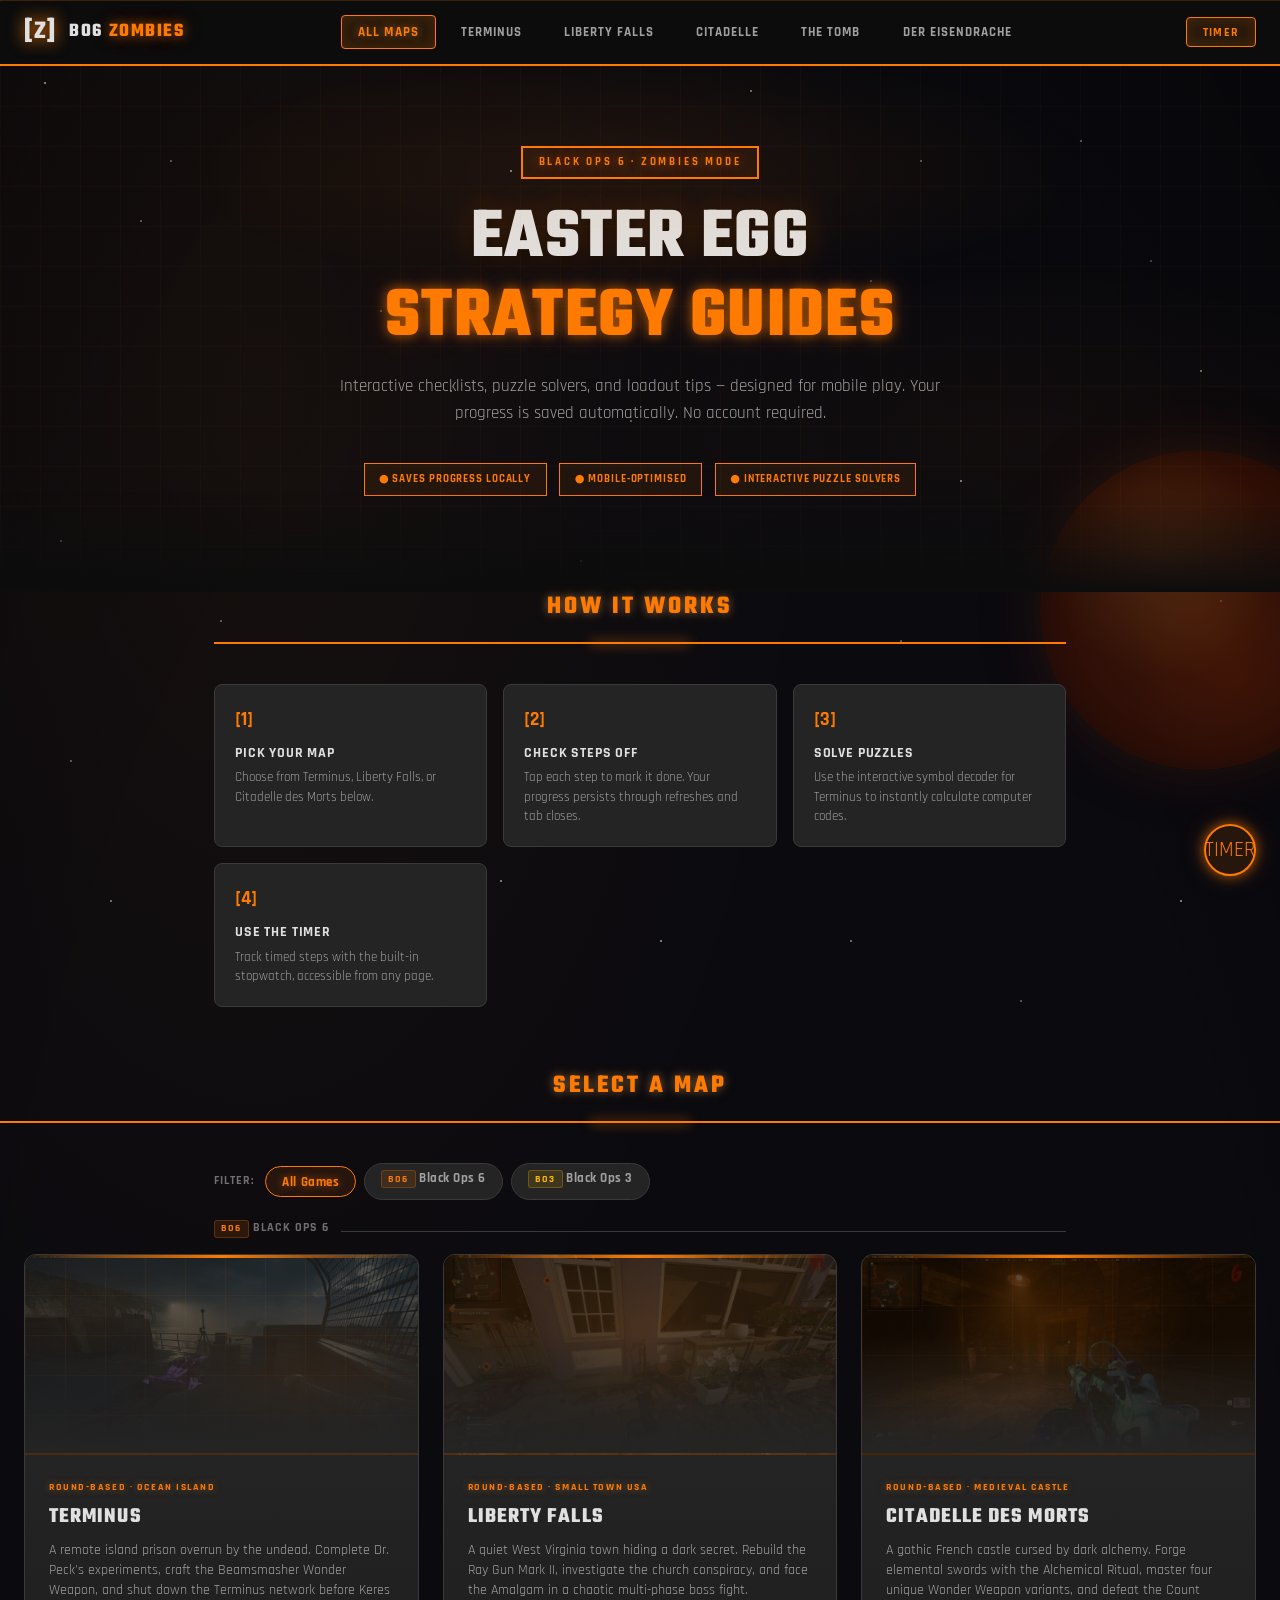
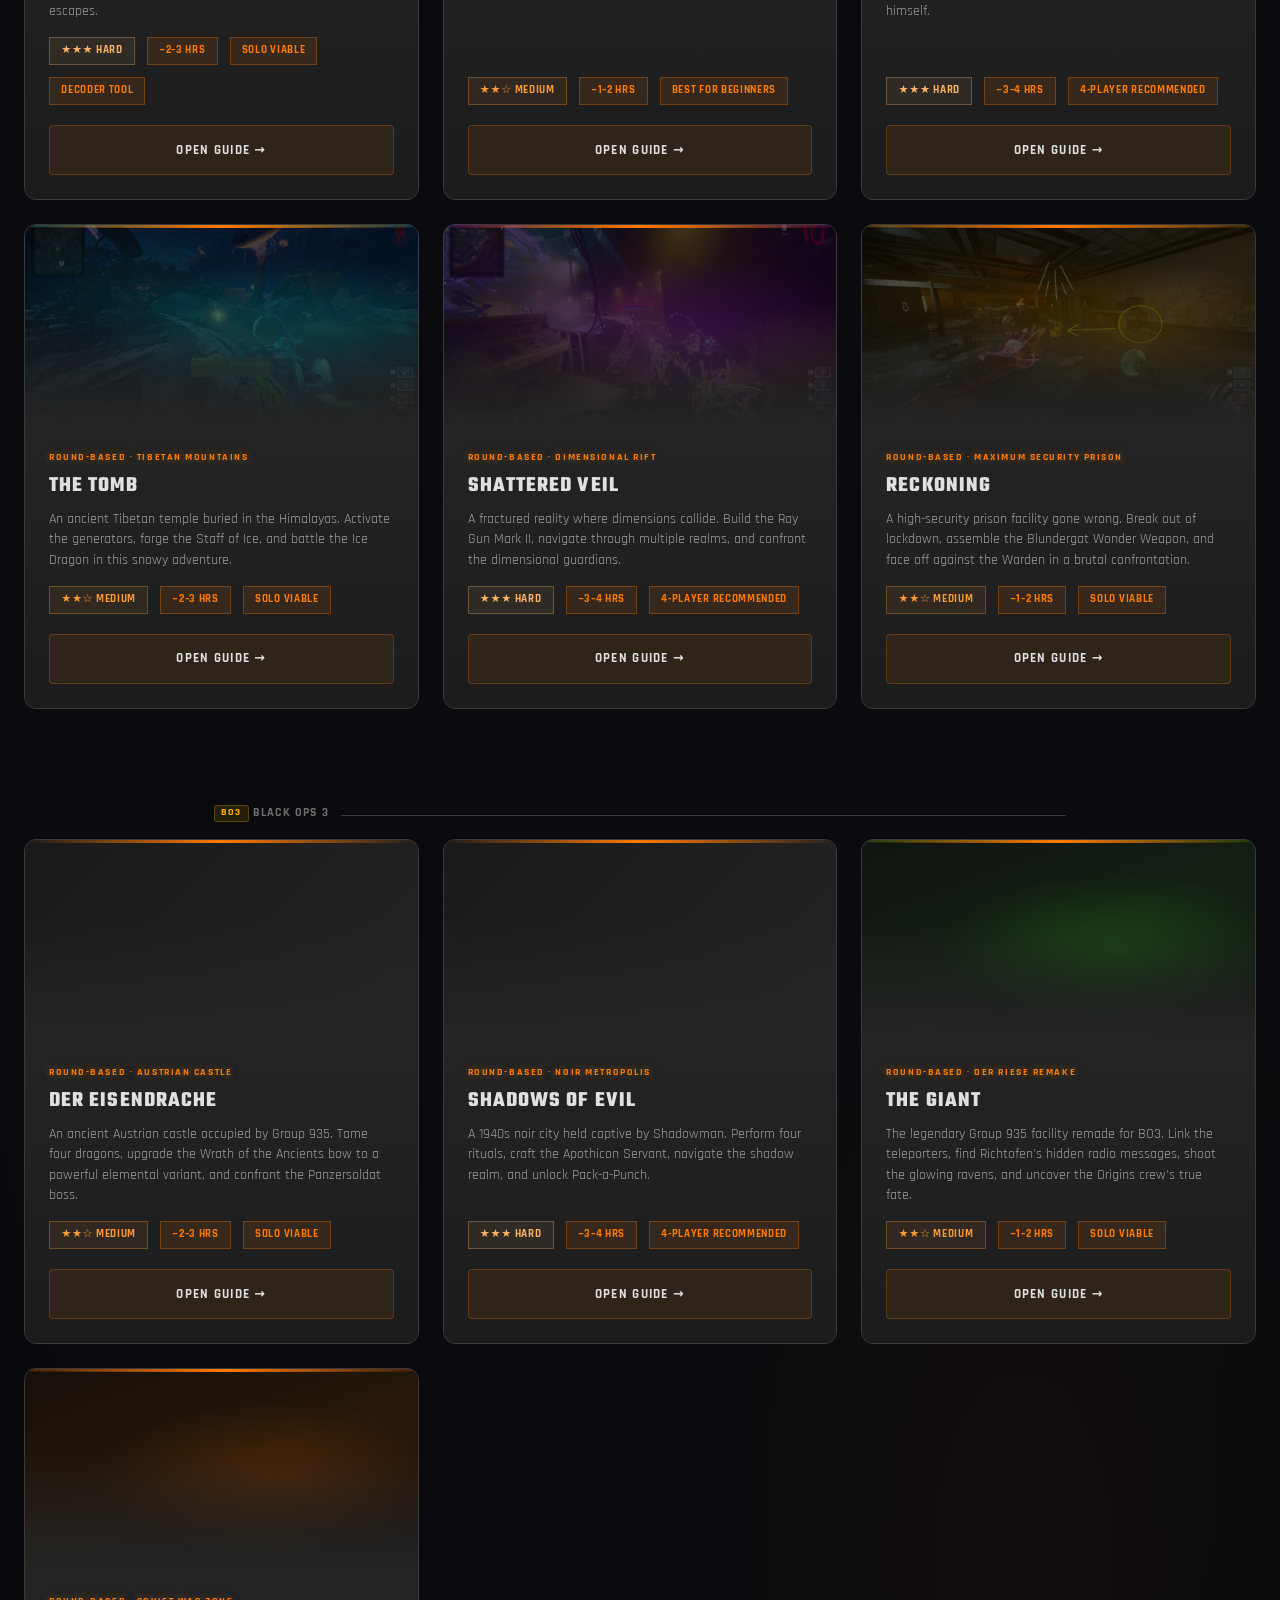
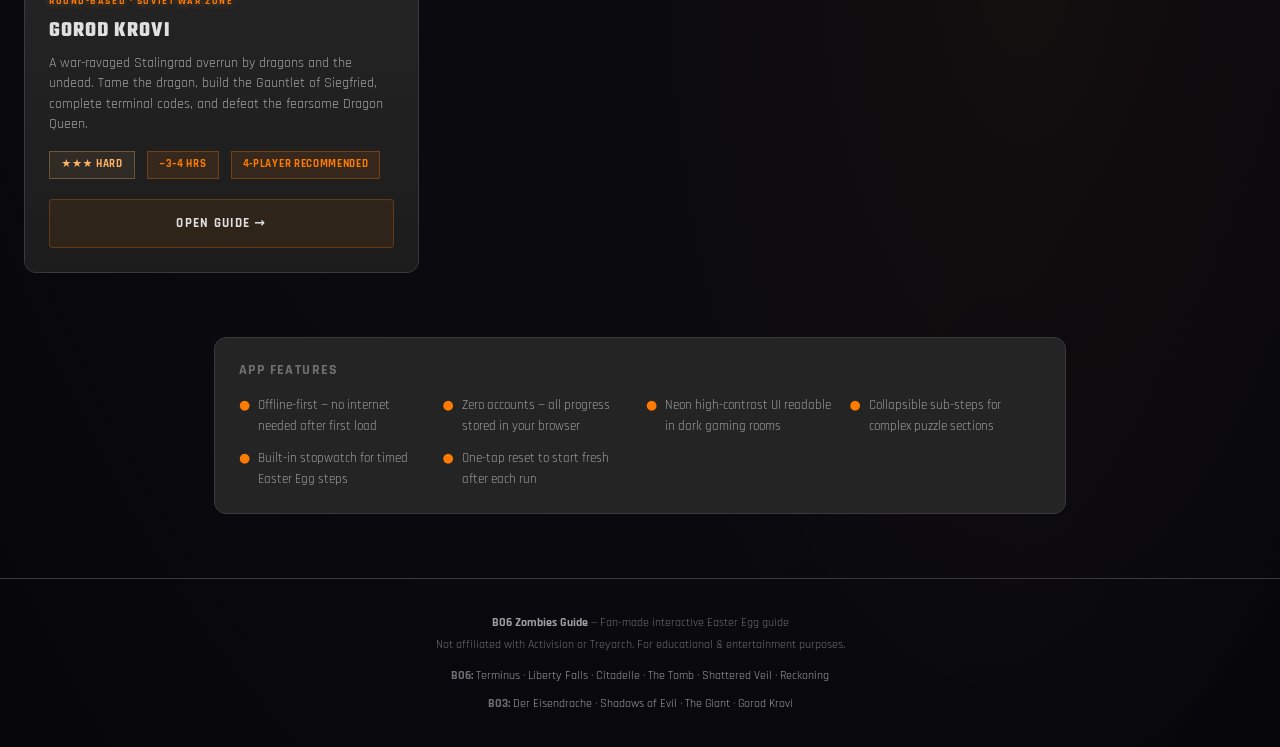
==== commit 317bd8a9: "Add The Giant Easter Egg Guide for BO3 Zombies - Created a new HTML file for The Giant map guide. - " ====
--- a/index.html
+++ b/index.html
@@ -20,10 +20,12 @@
         <span>BO6<span class="accent"> Zombies</span></span>
       </a>
       <ul class="nav-links" role="list">
-        <li><a href="index.html" class="active">Maps</a></li>
+        <li><a href="index.html" class="active">All Maps</a></li>
         <li><a href="terminus.html">Terminus</a></li>
         <li><a href="liberty-falls.html">Liberty Falls</a></li>
         <li><a href="citadelle.html">Citadelle</a></li>
+        <li><a href="the-tomb.html">The Tomb</a></li>
+        <li><a href="bo3-der-eisendrache.html">Der Eisendrache</a></li>
       </ul>
       <button class="nav-timer-btn" aria-label="Open stopwatch timer">TIMER</button>
     </nav>
@@ -99,9 +101,7 @@
 
       <!-- Terminus -->
       <article class="map-card map-card--terminus" data-game="bo6" role="listitem">
-        <div class="map-card-banner">
-          <span class="map-card-banner-icon">[T]</span>
-        </div>
+        <div class="map-card-banner"></div>
         <div class="map-card-body">
           <p class="map-card-tag">Round-Based · Ocean Island</p>
           <h3 class="map-card-name">Terminus</h3>
@@ -124,9 +124,7 @@
 
       <!-- Liberty Falls -->
       <article class="map-card map-card--liberty" data-game="bo6" role="listitem">
-        <div class="map-card-banner">
-          <span class="map-card-banner-icon">[L]</span>
-        </div>
+        <div class="map-card-banner"></div>
         <div class="map-card-body">
           <p class="map-card-tag">Round-Based · Small Town USA</p>
           <h3 class="map-card-name">Liberty Falls</h3>
@@ -148,9 +146,7 @@
 
       <!-- Citadelle des Morts -->
       <article class="map-card map-card--citadelle" data-game="bo6" role="listitem">
-        <div class="map-card-banner">
-          <span class="map-card-banner-icon">[C]</span>
-        </div>
+        <div class="map-card-banner"></div>
         <div class="map-card-body">
           <p class="map-card-tag">Round-Based · Medieval Castle</p>
           <h3 class="map-card-name">Citadelle des Morts</h3>
@@ -172,9 +168,7 @@
 
       <!-- The Tomb -->
       <article class="map-card map-card--the-tomb" data-game="bo6" role="listitem">
-        <div class="map-card-banner">
-          <span class="map-card-banner-icon">[M]</span>
-        </div>
+        <div class="map-card-banner"></div>
         <div class="map-card-body">
           <p class="map-card-tag">Round-Based · Tibetan Mountains</p>
           <h3 class="map-card-name">The Tomb</h3>
@@ -196,9 +190,7 @@
 
       <!-- Shattered Veil -->
       <article class="map-card map-card--shattered-veil" data-game="bo6" role="listitem">
-        <div class="map-card-banner">
-          <span class="map-card-banner-icon">[V]</span>
-        </div>
+        <div class="map-card-banner"></div>
         <div class="map-card-body">
           <p class="map-card-tag">Round-Based · Dimensional Rift</p>
           <h3 class="map-card-name">Shattered Veil</h3>
@@ -220,9 +212,7 @@
 
       <!-- Reckoning -->
       <article class="map-card map-card--reckoning" data-game="bo6" role="listitem">
-        <div class="map-card-banner">
-          <span class="map-card-banner-icon">🏰</span>
-        </div>
+        <div class="map-card-banner"></div>
         <div class="map-card-body">
           <p class="map-card-tag">Round-Based · Maximum Security Prison</p>
           <h3 class="map-card-name">Reckoning</h3>
@@ -252,9 +242,7 @@
 
       <!-- Der Eisendrache -->
       <article class="map-card map-card--der-eisendrache" data-game="bo3" role="listitem">
-        <div class="map-card-banner">
-          <span class="map-card-banner-icon">[D]</span>
-        </div>
+        <div class="map-card-banner"></div>
         <div class="map-card-body">
           <p class="map-card-tag">Round-Based · Austrian Castle</p>
           <h3 class="map-card-name">Der Eisendrache</h3>
@@ -276,9 +264,7 @@
 
       <!-- Shadows of Evil -->
       <article class="map-card map-card--shadows-of-evil" data-game="bo3" role="listitem">
-        <div class="map-card-banner">
-          <span class="map-card-banner-icon">[S]</span>
-        </div>
+        <div class="map-card-banner"></div>
         <div class="map-card-body">
           <p class="map-card-tag">Round-Based · Noir Metropolis</p>
           <h3 class="map-card-name">Shadows of Evil</h3>
@@ -299,43 +285,46 @@
       </article>
 
       <!-- The Giant -->
-      <article class="map-card map-card--the-giant map-card-coming-soon" data-game="bo3" role="listitem">
-        <div class="map-card-banner">
-          <span class="map-card-banner-icon">[G]</span>
-        </div>
+      <article class="map-card map-card--the-giant" data-game="bo3" role="listitem">
+        <div class="map-card-banner"></div>
         <div class="map-card-body">
           <p class="map-card-tag">Round-Based · Der Riese Remake</p>
           <h3 class="map-card-name">The Giant</h3>
           <p class="map-card-desc">
-            The classic Group 935 facility remade for BO3. Unlock the mystery and
-            complete the Easter Egg quest inside the Wunderwaffe factory.
+            The legendary Group 935 facility remade for BO3. Link the teleporters,
+            find Richtofen's hidden radio messages, shoot the glowing ravens,
+            and uncover the Origins crew's true fate.
           </p>
           <div class="map-card-meta">
             <span class="meta-pill diff-medium">★★☆ Medium</span>
             <span class="meta-pill">~1–2 hrs</span>
-          </div>
-          <span class="map-card-btn" style="opacity:0.4;pointer-events:none;">Coming Soon</span>
+            <span class="meta-pill">Solo Viable</span>
+          </div>
+          <a href="bo3-the-giant.html" class="map-card-btn" aria-label="Open The Giant Easter Egg guide">
+            Open Guide →
+          </a>
         </div>
       </article>
 
       <!-- Gorod Krovi -->
-      <article class="map-card map-card--gorod-krovi map-card-coming-soon" data-game="bo3" role="listitem">
-        <div class="map-card-banner">
-          <span class="map-card-banner-icon">[K]</span>
-        </div>
+      <article class="map-card map-card--gorod-krovi" data-game="bo3" role="listitem">
+        <div class="map-card-banner"></div>
         <div class="map-card-body">
           <p class="map-card-tag">Round-Based · Soviet War Zone</p>
           <h3 class="map-card-name">Gorod Krovi</h3>
           <p class="map-card-desc">
-            A war-torn Stalingrad overrun by dragons and zombies. Tame the
-            dragon, build the Gauntlet of Siegfried, and face the Shadowman's
-            forces.
+            A war-ravaged Stalingrad overrun by dragons and the undead. Tame the
+            dragon, build the Gauntlet of Siegfried, complete terminal codes,
+            and defeat the fearsome Dragon Queen.
           </p>
           <div class="map-card-meta">
             <span class="meta-pill diff-hard">★★★ Hard</span>
             <span class="meta-pill">~3–4 hrs</span>
-          </div>
-          <span class="map-card-btn" style="opacity:0.4;pointer-events:none;">Coming Soon</span>
+            <span class="meta-pill">4-Player Recommended</span>
+          </div>
+          <a href="bo3-gorod-krovi.html" class="map-card-btn" aria-label="Open Gorod Krovi Easter Egg guide">
+            Open Guide →
+          </a>
         </div>
       </article>
 
@@ -391,7 +380,9 @@
     <p style="margin-top:0.35rem;">
       <strong style="color:var(--text-muted);font-size:0.75rem;">BO3:</strong>
       <a href="bo3-der-eisendrache.html">Der Eisendrache</a> ·
-      <a href="bo3-shadows-of-evil.html">Shadows of Evil</a>
+      <a href="bo3-shadows-of-evil.html">Shadows of Evil</a> ·
+      <a href="bo3-the-giant.html">The Giant</a> ·
+      <a href="bo3-gorod-krovi.html">Gorod Krovi</a>
     </p>
   </footer>
 
--- a/css/style.css
+++ b/css/style.css
@@ -42,44 +42,27 @@
 
 html { scroll-behavior: smooth; font-size: 16px; }
 
+@keyframes fade-in-up {
+  from { opacity: 0; transform: translateY(16px); }
+  to   { opacity: 1; transform: translateY(0); }
+}
+
+@keyframes shimmer {
+  0%   { background-position: -200% center; }
+  100% { background-position:  200% center; }
+}
+
 @keyframes planet-spin {
-  0% {
-    background-position:
-      center,
-      center,
-      center,
-      center,
-      center,
-      center,
-      0 50%,
-      0 50%;
-  }
-  100% {
-    background-position:
-      center,
-      center,
-      center,
-      center,
-      center,
-      center,
-      -1600px 50%,
-      -1400px 50%;
-  }
-}
-
-@keyframes stars-twinkle {
-  0%, 100% { opacity: 0.3; }
-  50% { opacity: 0.8; }
-}
-
-@keyframes debris-drift {
-  0% { transform: translate3d(0, 0, 0) rotate(0deg); opacity: 0.45; }
-  50% { transform: translate3d(-14px, 10px, 0) rotate(4deg); opacity: 0.62; }
-  100% { transform: translate3d(-28px, 18px, 0) rotate(8deg); opacity: 0.45; }
+  from { transform: translateY(-50%) rotate(0deg); }
+  to   { transform: translateY(-50%) rotate(360deg); }
 }
 
 body {
-  background: #000008 url('data:image/svg+xml,<svg width="200" height="200" xmlns="http://www.w3.org/2000/svg"><defs><filter id="f"><feGaussianBlur in="SourceGraphic" stdDeviation="1.5"/></filter></defs><circle cx="20" cy="30" r="1.5" fill="white" opacity="0.6" filter="url(%23f)"/><circle cx="60" cy="15" r="1" fill="white" opacity="0.4" filter="url(%23f)"/><circle cx="100" cy="50" r="1.2" fill="white" opacity="0.5" filter="url(%23f)"/><circle cx="140" cy="25" r="0.8" fill="white" opacity="0.7" filter="url(%23f)"/><circle cx="180" cy="60" r="1" fill="white" opacity="0.45" filter="url(%23f)"/><circle cx="30" cy="100" r="1.3" fill="white" opacity="0.6" filter="url(%23f)"/><circle cx="150" cy="110" r="0.9" fill="white" opacity="0.5" filter="url(%23f)"/><circle cx="190" cy="140" r="1.1" fill="white" opacity="0.65" filter="url(%23f)"/><circle cx="70" cy="160" r="1.4" fill="white" opacity="0.55" filter="url(%23f)"/><circle cx="120" cy="180" r="0.7" fill="white" opacity="0.4" filter="url(%23f)"/><circle cx="40" cy="140" r="0.95" fill="white" opacity="0.5" filter="url(%23f)"/><circle cx="160" cy="170" r="1.2" fill="white" opacity="0.6" filter="url(%23f)"/></svg>') repeat;
+  background:
+    radial-gradient(ellipse 80% 50% at 20% 10%, rgba(255,122,0,0.05) 0%, transparent 60%),
+    radial-gradient(ellipse 60% 40% at 80% 80%, rgba(255,122,0,0.04) 0%, transparent 55%),
+    radial-gradient(ellipse 100% 80% at 50% 50%, rgba(0,0,0,0) 50%, rgba(0,0,0,0.5) 100%),
+    #0a0a0f;
   color: var(--text-primary);
   font-family: var(--font-ui);
   line-height: 1.6;
@@ -88,103 +71,93 @@
   position: relative;
 }
 
+/* ── Star field ── */
 html::before {
-  content: '';
-  position: fixed;
-  inset: 0;
-  pointer-events: none;
-  z-index: 3;
-  background:
-    radial-gradient(3px 3px at 68% 61%, rgba(255, 168, 92, 0.85) 0%, rgba(255, 168, 92, 0) 70%),
-    radial-gradient(2px 2px at 72% 66%, rgba(255, 145, 66, 0.75) 0%, rgba(255, 145, 66, 0) 70%),
-    radial-gradient(3px 3px at 78% 71%, rgba(255, 180, 110, 0.7) 0%, rgba(255, 180, 110, 0) 70%),
-    radial-gradient(2px 2px at 83% 64%, rgba(255, 132, 42, 0.75) 0%, rgba(255, 132, 42, 0) 70%),
-    radial-gradient(3px 3px at 88% 77%, rgba(255, 165, 88, 0.72) 0%, rgba(255, 165, 88, 0) 70%),
-    radial-gradient(2px 2px at 63% 73%, rgba(255, 150, 72, 0.78) 0%, rgba(255, 150, 72, 0) 70%),
-    radial-gradient(4px 4px at 74% 58%, rgba(255, 122, 0, 0.35) 0%, rgba(255, 122, 0, 0) 74%),
-    radial-gradient(4px 4px at 86% 69%, rgba(255, 122, 0, 0.3) 0%, rgba(255, 122, 0, 0) 74%),
-    radial-gradient(480px 260px at 76% 74%, rgba(255, 122, 0, 0.08) 0%, rgba(255, 122, 0, 0) 72%);
-  animation: debris-drift 24s linear infinite;
-}
-
-/* Planet background */
-body::before {
-  content: '';
-  position: fixed;
-  bottom: -200px;
-  left: 50%;
-  transform: translateX(-50%);
-  transform-origin: 50% 50%;
-  width: 800px;
-  height: 800px;
-  border-radius: 50%;
-  background: 
-    /* Limb glow and atmospheric haze */
-    radial-gradient(circle at 50% 50%, transparent 62%, rgba(255, 156, 56, 0.34) 72%, rgba(255, 104, 0, 0.52) 84%, rgba(0, 0, 0, 0) 100%),
-    /* Day side warm glow */
-    radial-gradient(ellipse 460px 320px at 68% 42%, rgba(255, 132, 28, 0.32) 0%, rgba(255, 90, 0, 0.12) 45%, transparent 72%),
-    /* Night side falloff for sphere depth */
-    radial-gradient(ellipse 440px 420px at 24% 52%, rgba(0, 0, 0, 0.68) 0%, rgba(0, 0, 0, 0.48) 36%, rgba(0, 0, 0, 0.22) 58%, transparent 74%),
-    /* Hot impact basin 1 */
-    radial-gradient(ellipse 240px 170px at 63% 36%, rgba(255, 182, 84, 0.56) 0%, rgba(255, 120, 20, 0.32) 34%, rgba(255, 70, 0, 0.12) 54%, transparent 72%),
-    /* Hot impact basin 2 */
-    radial-gradient(ellipse 220px 180px at 58% 70%, rgba(255, 166, 64, 0.46) 0%, rgba(255, 108, 12, 0.28) 38%, rgba(255, 66, 0, 0.1) 56%, transparent 74%),
-    /* Static specular highlight */
-    radial-gradient(ellipse 120px 72px at 73% 22%, rgba(255, 218, 170, 0.28) 0%, rgba(255, 180, 120, 0.15) 42%, transparent 78%),
-    /* Scrolling world silhouette */
-    url("data:image/svg+xml,%3Csvg xmlns='http://www.w3.org/2000/svg' viewBox='0 0 1600 800'%3E%3Cg opacity='0.42' fill='%23070b18' stroke='%23ffb366' stroke-width='2'%3E%3Cpath d='M180 250 L240 220 L320 230 L390 270 L430 320 L405 360 L350 390 L290 380 L240 345 L205 300 Z'/%3E%3Cpath d='M360 420 L420 405 L470 430 L500 470 L490 520 L450 555 L390 545 L350 500 L345 455 Z'/%3E%3Cpath d='M760 220 L840 190 L920 200 L980 245 L1020 300 L1010 350 L950 380 L870 370 L810 340 L770 285 Z'/%3E%3Cpath d='M930 390 L980 380 L1040 400 L1080 445 L1065 500 L1015 545 L950 535 L910 490 L900 440 Z'/%3E%3Cpath d='M1180 255 L1245 240 L1305 265 L1338 312 L1328 362 L1278 398 L1215 392 L1170 348 L1158 300 Z'/%3E%3Cpath d='M1355 470 L1410 455 L1460 480 L1488 522 L1472 566 L1428 595 L1374 588 L1340 552 L1334 510 Z'/%3E%3C/g%3E%3Cg opacity='0.20' fill='%23ff7a00'%3E%3Cellipse cx='356' cy='300' rx='92' ry='62'/%3E%3Cellipse cx='938' cy='288' rx='112' ry='72'/%3E%3Cellipse cx='1245' cy='322' rx='84' ry='58'/%3E%3C/g%3E%3C/svg%3E"),
-    /* Scrolling damaged-earth texture map */
-    url("data:image/svg+xml,%3Csvg xmlns='http://www.w3.org/2000/svg' viewBox='0 0 1600 800'%3E%3Cdefs%3E%3ClinearGradient id='o' x1='0' y1='0' x2='1' y2='0'%3E%3Cstop offset='0' stop-color='%23090b18'/%3E%3Cstop offset='0.22' stop-color='%23121122'/%3E%3Cstop offset='0.46' stop-color='%23161014'/%3E%3Cstop offset='0.7' stop-color='%230d1020'/%3E%3Cstop offset='1' stop-color='%23100f16'/%3E%3C/linearGradient%3E%3C/defs%3E%3Crect width='1600' height='800' fill='url(%23o)'/%3E%3Cg opacity='0.34' stroke='%23ff7a00' stroke-width='3' fill='none'%3E%3Cpath d='M10 338 Q120 280 210 324 T382 318 T560 332 T752 314 T948 338 T1130 320 T1320 334 T1600 326'/%3E%3Cpath d='M0 472 Q82 430 184 462 T372 468 T558 444 T746 470 T930 452 T1110 476 T1290 456 T1600 468'/%3E%3Cpath d='M36 256 Q134 218 246 246 T430 242 T610 258 T790 248 T978 266 T1162 246 T1342 260 T1600 248'/%3E%3C/g%3E%3Cg opacity='0.56'%3E%3Ccircle cx='332' cy='282' r='7' fill='%23ffcb8a'/%3E%3Ccircle cx='356' cy='292' r='5' fill='%23ffbf74'/%3E%3Ccircle cx='382' cy='304' r='6' fill='%23ffb260'/%3E%3Ccircle cx='418' cy='320' r='7' fill='%23ff9c4a'/%3E%3Ccircle cx='464' cy='344' r='6' fill='%23ff8d3e'/%3E%3Ccircle cx='522' cy='372' r='7' fill='%23ff7f32'/%3E%3Ccircle cx='584' cy='404' r='6' fill='%23ff7428'/%3E%3Ccircle cx='968' cy='238' r='6' fill='%23ffd29a'/%3E%3Ccircle cx='1002' cy='252' r='7' fill='%23ffc37c'/%3E%3Ccircle cx='1040' cy='270' r='6' fill='%23ffad5c'/%3E%3Ccircle cx='1086' cy='292' r='7' fill='%23ff9642'/%3E%3Ccircle cx='1132' cy='316' r='6' fill='%23ff862f'/%3E%3Ccircle cx='1184' cy='340' r='7' fill='%23ff7826'/%3E%3C/g%3E%3Cg opacity='0.24' fill='%23ff6f14'%3E%3Cellipse cx='454' cy='238' rx='120' ry='86'/%3E%3Cellipse cx='742' cy='572' rx='154' ry='120'/%3E%3Cellipse cx='1218' cy='336' rx='138' ry='102'/%3E%3Cellipse cx='1406' cy='610' rx='110' ry='82'/%3E%3C/g%3E%3Cg opacity='0.2' stroke='%23ff7a00' stroke-width='2'%3E%3Cpath d='M184 120 L252 196 L326 170 L392 236 L476 212 L566 292'/%3E%3Cpath d='M654 188 L720 250 L792 230 L854 292 L922 280 L1000 352'/%3E%3Cpath d='M1096 164 L1172 232 L1240 212 L1302 274 L1384 258 L1460 326'/%3E%3C/g%3E%3C/svg%3E");
-  background-size:
-    100% 100%,
-    100% 100%,
-    100% 100%,
-    100% 100%,
-    100% 100%,
-    100% 100%,
-    1600px 800px,
-    1600px 800px;
-  background-repeat:
-    no-repeat,
-    no-repeat,
-    no-repeat,
-    no-repeat,
-    no-repeat,
-    no-repeat,
-    repeat-x,
-    repeat-x;
-  box-shadow: 
-    /* Inset shadows for depth */
-    inset -156px -130px 220px rgba(0, 0, 0, 0.96),
-    inset 94px 70px 170px rgba(255, 114, 16, 0.34),
-    inset -64px 50px 140px rgba(255, 68, 0, 0.16),
-    inset 140px -84px 126px rgba(190, 74, 0, 0.14),
-    /* Outer glow layers */
-    0 0 40px rgba(255, 200, 100, 0.5),
-    0 0 80px rgba(255, 160, 80, 0.45),
-    0 0 140px rgba(255, 130, 60, 0.35),
-    0 0 200px rgba(255, 110, 40, 0.25),
-    0 0 280px rgba(255, 90, 20, 0.15),
-    0 0 360px rgba(255, 70, 0, 0.08);
-  animation: planet-spin 22s linear infinite;
-  will-change: background-position;
-  pointer-events: none;
-  z-index: 2;
-}
-
-/* Dark vignette over everything */
-body::after {
   content: '';
   position: fixed;
   top: 0;
   left: 0;
-  width: 100%;
-  height: 100%;
-  background: 
-    radial-gradient(ellipse at 50% 50%, transparent 15%, rgba(255, 100, 0, 0.08) 35%, rgba(0, 0, 0, 0.2) 60%, rgba(0, 0, 0, 0.7) 100%);
+  width: 2px;
+  height: 2px;
+  border-radius: 50%;
+  background: white;
   pointer-events: none;
-  z-index: 1;
-}
+  z-index: 0;
+  box-shadow:
+    44px 82px 0 0 rgba(255,255,255,0.6),
+    140px 220px 0 0 rgba(255,255,255,0.4),
+    290px 55px 0 0 rgba(255,255,255,0.5),
+    380px 310px 0 0 rgba(255,255,255,0.3),
+    510px 170px 0 0 rgba(255,255,255,0.6),
+    630px 420px 0 0 rgba(255,255,255,0.4),
+    750px 90px 0 0 rgba(255,255,255,0.5),
+    870px 280px 0 0 rgba(255,255,255,0.3),
+    960px 480px 0 0 rgba(255,255,255,0.6),
+    1080px 140px 0 0 rgba(255,255,255,0.4),
+    1200px 370px 0 0 rgba(255,255,255,0.5),
+    1330px 210px 0 0 rgba(255,255,255,0.3),
+    1480px 450px 0 0 rgba(255,255,255,0.6),
+    1620px 120px 0 0 rgba(255,255,255,0.4),
+    1760px 320px 0 0 rgba(255,255,255,0.5),
+    1880px 80px 0 0 rgba(255,255,255,0.3),
+    60px 540px 0 0 rgba(255,255,255,0.5),
+    220px 620px 0 0 rgba(255,255,255,0.4),
+    400px 700px 0 0 rgba(255,255,255,0.6),
+    580px 560px 0 0 rgba(255,255,255,0.3),
+    740px 780px 0 0 rgba(255,255,255,0.5),
+    900px 640px 0 0 rgba(255,255,255,0.4),
+    1060px 820px 0 0 rgba(255,255,255,0.6),
+    1220px 600px 0 0 rgba(255,255,255,0.3),
+    1380px 740px 0 0 rgba(255,255,255,0.5),
+    1540px 680px 0 0 rgba(255,255,255,0.4),
+    1700px 840px 0 0 rgba(255,255,255,0.6),
+    1840px 580px 0 0 rgba(255,255,255,0.3),
+    110px 900px 0 0 rgba(255,255,255,0.5),
+    320px 960px 0 0 rgba(255,255,255,0.4),
+    500px 880px 0 0 rgba(255,255,255,0.6),
+    850px 940px 0 0 rgba(255,255,255,0.5),
+    1020px 1000px 0 0 rgba(255,255,255,0.4),
+    1180px 900px 0 0 rgba(255,255,255,0.6),
+    1360px 980px 0 0 rgba(255,255,255,0.3),
+    1520px 1040px 0 0 rgba(255,255,255,0.5),
+    1690px 920px 0 0 rgba(255,255,255,0.4),
+    1820px 1060px 0 0 rgba(255,255,255,0.6),
+    1910px 500px 0 0 rgba(255,255,255,0.3),
+    170px 160px 0 0 rgba(255,255,255,0.4),
+    450px 390px 0 0 rgba(255,255,255,0.5),
+    1150px 260px 0 0 rgba(255,255,255,0.3),
+    1700px 200px 0 0 rgba(255,255,255,0.6),
+    920px 160px 0 0 rgba(255,255,255,0.4),
+    1400px 340px 0 0 rgba(255,255,255,0.5),
+    70px 760px 0 0 rgba(255,255,255,0.4),
+    1900px 760px 0 0 rgba(255,255,255,0.5),
+    660px 940px 0 0 rgba(255,255,255,0.6),
+    1280px 1040px 0 0 rgba(255,255,255,0.3);
+}
+
+/* ── Planet orb ── */
+body::before {
+  content: '';
+  position: fixed;
+  top: 50%;
+  right: -80px;
+  width: 320px;
+  height: 320px;
+  border-radius: 50%;
+  background:
+    radial-gradient(circle at 38% 35%, rgba(255,180,80,0.2) 0%, transparent 40%),
+    radial-gradient(circle at 60% 70%, rgba(200,60,0,0.15) 0%, transparent 35%),
+    radial-gradient(circle at 50% 50%, rgba(160,50,0,0.6) 0%, rgba(80,20,0,0.85) 60%, rgba(20,5,0,0.95) 100%);
+  box-shadow:
+    0 0 60px rgba(255,100,0,0.15),
+    0 0 120px rgba(255,80,0,0.07);
+  animation: planet-spin 100s linear infinite;
+  pointer-events: none;
+  z-index: 0;
+  opacity: 0.6;
+}
+
+body::after { content: none; }
 
 a { color: var(--accent-primary); text-decoration: none; transition: color var(--transition); }
 a:hover { color: var(--accent-light); text-shadow: var(--glow-accent); }
@@ -438,10 +411,10 @@
 .map-card {
   position: relative;
   background: var(--bg-card);
-  border: 2px solid var(--border-subtle);
-  border-radius: 0;
+  border: 1px solid var(--border-subtle);
+  border-radius: var(--radius-lg);
   overflow: hidden;
-  transition: all 0.25s ease;
+  transition: all 0.3s ease;
   display: flex;
   flex-direction: column;
 }
@@ -458,10 +431,8 @@
 }
 
 .map-card:hover {
-  border-color: var(--accent-primary);
-  box-shadow: 0 0 0 2px var(--bg-primary),
-              0 0 20px var(--accent-primary),
-              inset 0 0 20px rgba(255, 122, 0, 0.1);
+  border-color: rgba(255, 122, 0, 0.5);
+  box-shadow: 0 8px 32px rgba(0,0,0,0.4), 0 0 0 1px rgba(255,122,0,0.2);
   transform: translateY(-4px);
 }
 
@@ -487,43 +458,20 @@
     linear-gradient(90deg, rgba(255, 122, 0, 0.05) 1px, transparent 1px),
     radial-gradient(ellipse at 72% 65%, rgba(255, 122, 0, 0.12) 0%, transparent 52%),
     radial-gradient(ellipse at 18% 30%, rgba(255, 122, 0, 0.06) 0%, transparent 38%),
-    linear-gradient(135deg, rgba(20, 20, 20, 0.9) 0%, rgba(30, 30, 30, 0.9) 100%);
-  background-size: 40px 40px, 40px 40px, 100% 100%, 100% 100%, 100% 100%;
+    linear-gradient(135deg, rgba(20, 20, 20, 0.75) 0%, rgba(30, 30, 30, 0.75) 100%),
+    url('../images/terminus-step1.png') center / cover no-repeat;
+  background-size: 40px 40px, 40px 40px, 100% 100%, 100% 100%, 100% 100%, 100% 100%;
   border-bottom: 2px solid rgba(255, 122, 0, 0.2);
 }
-.map-card--terminus .map-card-banner::before {
-  content: '🏝';
-  font-size: 8rem;
-  position: absolute;
-  right: 0.5rem;
-  top: 50%;
-  transform: translateY(-50%);
-  opacity: 0.1;
-  pointer-events: none;
-  z-index: 0;
-  filter: blur(3px) grayscale(0.5);
-}
-
 /* ── Liberty Falls — small-town USA ── */
 .map-card--liberty .map-card-banner {
   background:
     radial-gradient(circle at 50% 38%, rgba(255, 122, 0, 0.12) 0%, transparent 48%),
     radial-gradient(circle at 18% 22%, rgba(255, 122, 0, 0.07) 0%, transparent 28%),
     radial-gradient(circle at 80% 18%, rgba(255, 122, 0, 0.06) 0%, transparent 24%),
-    linear-gradient(135deg, rgba(25, 15, 5, 0.9) 0%, rgba(30, 20, 10, 0.9) 100%);
+    linear-gradient(135deg, rgba(25, 15, 5, 0.75) 0%, rgba(30, 20, 10, 0.75) 100%),
+    url('../images/liberty-falls-step1.png') center / cover no-repeat;
   border-bottom: 2px solid rgba(255, 122, 0, 0.2);
-}
-.map-card--liberty .map-card-banner::before {
-  content: '⛪';
-  font-size: 8rem;
-  position: absolute;
-  right: 0.5rem;
-  top: 50%;
-  transform: translateY(-50%);
-  opacity: 0.1;
-  pointer-events: none;
-  z-index: 0;
-  filter: blur(3px) grayscale(0.5);
 }
 
 /* ── Citadelle des Morts — gothic castle ── */
@@ -533,21 +481,10 @@
     linear-gradient(90deg, rgba(255, 122, 0, 0.04) 1px, transparent 1px),
     radial-gradient(ellipse at 50% 28%, rgba(255, 122, 0, 0.12) 0%, transparent 48%),
     radial-gradient(ellipse at 20% 70%, rgba(255, 122, 0, 0.06) 0%, transparent 32%),
-    linear-gradient(135deg, rgba(20, 10, 0, 0.9) 0%, rgba(30, 15, 0, 0.9) 100%);
-  background-size: 50px 50px, 50px 50px, 100% 100%, 100% 100%, 100% 100%;
+    linear-gradient(135deg, rgba(20, 10, 0, 0.75) 0%, rgba(30, 15, 0, 0.75) 100%),
+    url('../images/citadelle-step1.png') center / cover no-repeat;
+  background-size: 50px 50px, 50px 50px, 100% 100%, 100% 100%, 100% 100%, 100% 100%;
   border-bottom: 2px solid rgba(255, 122, 0, 0.2);
-}
-.map-card--citadelle .map-card-banner::before {
-  content: '🏰';
-  font-size: 8rem;
-  position: absolute;
-  right: 0.5rem;
-  top: 50%;
-  transform: translateY(-50%);
-  opacity: 0.1;
-  pointer-events: none;
-  z-index: 0;
-  filter: blur(3px) grayscale(0.5);
 }
 
 .map-card-banner::after {
@@ -556,15 +493,6 @@
   inset: 0;
   background: linear-gradient(to bottom, transparent 40%, var(--bg-card));
 }
-
-.map-card-banner-icon {
-  position: relative;
-  z-index: 1;
-  filter: drop-shadow(0 0 15px var(--accent-primary)) drop-shadow(0 0 4px rgba(0,0,0,0.8));
-  transition: transform 0.3s ease;
-}
-
-.map-card:hover .map-card-banner-icon { transform: scale(1.12); }
 
 .map-card-body {
   padding: 1.5rem;
@@ -631,9 +559,9 @@
   gap: 0.5rem;
   width: 100%;
   padding: 0.85rem;
-  border-radius: 0;
+  border-radius: var(--radius-sm);
   background: rgba(255, 122, 0, 0.08);
-  border: 2px solid var(--border-subtle);
+  border: 1px solid rgba(255, 122, 0, 0.25);
   color: var(--text-primary);
   font-size: 0.8rem;
   font-weight: 800;
@@ -685,10 +613,11 @@
   top: 80px;
   max-height: calc(100vh - 90px);
   overflow-y: auto;
-  background: linear-gradient(180deg, rgba(36, 36, 36, 0.3) 0%, rgba(26, 26, 26, 0.5) 100%);
+  background: rgba(20, 20, 28, 0.8);
+  backdrop-filter: blur(12px);
   padding: 1.25rem;
   border: 1px solid var(--border-subtle);
-  border-radius: 0;
+  border-radius: var(--radius-lg);
 }
 
 .sidebar-label {
@@ -715,7 +644,7 @@
   align-items: center;
   gap: 0.6rem;
   padding: 0.6rem 0.85rem;
-  border-radius: 0;
+  border-radius: var(--radius-sm);
   color: var(--text-secondary);
   font-size: 0.82rem;
   font-weight: 600;
@@ -746,7 +675,7 @@
   padding: 1.1rem;
   background: rgba(255, 122, 0, 0.06);
   border: 1px solid var(--border-subtle);
-  border-radius: 0;
+  border-radius: var(--radius-md);
 }
 
 .sidebar-progress-label {
@@ -762,18 +691,17 @@
 .progress-bar-wrap {
   height: 8px;
   background: var(--border-subtle);
-  border-radius: 0;
+  border-radius: 99px;
   overflow: hidden;
   margin-bottom: 0.5rem;
-  border: 1px solid rgba(255, 122, 0, 0.2);
 }
 
 .progress-bar-fill {
   height: 100%;
   background: linear-gradient(90deg, var(--accent-primary), var(--accent-secondary));
-  border-radius: 0;
+  border-radius: 99px;
   transition: width 0.4s ease;
-  box-shadow: var(--glow-accent);
+  box-shadow: 0 0 8px rgba(255,122,0,0.5);
 }
 
 .progress-text {
@@ -792,7 +720,7 @@
   padding: 0.5rem;
   background: transparent;
   border: 1px solid var(--border-subtle);
-  border-radius: 0;
+  border-radius: var(--radius-sm);
   color: var(--text-muted);
   font-size: 0.7rem;
   font-weight: 700;
@@ -813,7 +741,7 @@
 
 /* ── Guide Hero Banner ───────────────────────────────────── */
 .guide-hero {
-  border-radius: 0;
+  border-radius: var(--radius-lg);
   overflow: hidden;
   margin-bottom: 2.5rem;
   padding: 3.5rem 2.5rem;
@@ -822,7 +750,7 @@
   display: flex;
   flex-direction: column;
   justify-content: flex-end;
-  border: 2px solid var(--border-subtle);
+  border: 1px solid var(--border-subtle);
 }
 
 .guide-hero::before {
@@ -946,6 +874,47 @@
   filter: grayscale(0.5) blur(4px);
 }
 
+.guide-hero--the-giant {
+  background:
+    radial-gradient(ellipse at 78% 50%, rgba(255, 122, 0, 0.15) 0%, transparent 52%),
+    radial-gradient(ellipse at 22% 60%, rgba(200, 80, 0, 0.08) 0%, transparent 38%),
+    linear-gradient(135deg, #0d0d0d 0%, #1a1200 50%, #0d0d0d 100%);
+  border-color: rgba(255, 122, 0, 0.3);
+}
+
+.guide-hero--gorod-krovi {
+  background:
+    radial-gradient(ellipse at 78% 50%, rgba(255, 68, 34, 0.18) 0%, transparent 52%),
+    radial-gradient(ellipse at 22% 60%, rgba(180, 20, 0, 0.10) 0%, transparent 38%),
+    radial-gradient(ellipse at 50% 85%, rgba(100, 10, 0, 0.10) 0%, transparent 40%),
+    linear-gradient(135deg, #1a0500 0%, #2a0800 50%, #1a0500 100%);
+  border-color: rgba(255, 68, 34, 0.3);
+}
+.guide-hero--gorod-krovi::after {
+  content: '🐲';
+  font-size: 12rem;
+  position: absolute;
+  right: -2rem;
+  top: 50%;
+  transform: translateY(-50%);
+  opacity: 0.08;
+  pointer-events: none;
+  line-height: 1;
+  filter: grayscale(0.5) blur(4px);
+}
+.guide-hero--the-giant::after {
+  content: '🏭';
+  font-size: 12rem;
+  position: absolute;
+  right: -2rem;
+  top: 50%;
+  transform: translateY(-50%);
+  opacity: 0.08;
+  pointer-events: none;
+  line-height: 1;
+  filter: grayscale(0.5) blur(4px);
+}
+
 .guide-hero-tag {
   font-size: 0.7rem;
   font-weight: 900;
@@ -1021,10 +990,14 @@
   align-items: center;
   gap: 0.8rem;
   padding: 1rem 1.25rem;
-  border-radius: 0;
+  border-radius: var(--radius-md);
   margin-bottom: 1.25rem;
   position: relative;
   border-left: 4px solid;
+  background: var(--bg-card);
+  border-top: 1px solid var(--border-subtle);
+  border-right: 1px solid var(--border-subtle);
+  border-bottom: 1px solid var(--border-subtle);
 }
 
 .section-header--green  { background: rgba(255, 122, 0, 0.08);  border-left-color: var(--accent-primary); }
@@ -1052,8 +1025,8 @@
   font-weight: 700;
   text-transform: uppercase;
   letter-spacing: 0.12em;
-  padding: 0.2rem 0.5rem;
-  border-radius: 0;
+  padding: 0.2rem 0.6rem;
+  border-radius: 99px;
 }
 
 .phase-early  { background: rgba(255, 122, 0, 0.12);  color: var(--accent-primary);  }
@@ -1070,7 +1043,7 @@
 .checklist-item {
   background: var(--bg-card);
   border: 1px solid var(--border-subtle);
-  border-radius: 0;
+  border-radius: var(--radius-md);
   transition: all var(--transition);
   overflow: hidden;
 }
@@ -1157,8 +1130,8 @@
   font-weight: 700;
   text-transform: uppercase;
   letter-spacing: 0.1em;
-  padding: 0.15rem 0.45rem;
-  border-radius: 0;
+  padding: 0.15rem 0.5rem;
+  border-radius: 99px;
 }
 
 .tag-tip      { background: rgba(255, 122, 0, 0.1);  color: var(--accent-primary);   }
@@ -1230,7 +1203,7 @@
   padding: 0.6rem 0.8rem;
   background: rgba(255, 122, 0, 0.06);
   border: 1px solid rgba(255, 122, 0, 0.2);
-  border-radius: 0;
+  border-radius: var(--radius-sm);
   font-size: 0.78rem;
   color: var(--accent-secondary);
 }
@@ -1465,8 +1438,8 @@
 /* ── Boss Fight Section ───────────────────────────────────── */
 .boss-section {
   background: var(--bg-card);
-  border: 2px solid rgba(255, 122, 0, 0.3);
-  border-radius: 0;
+  border: 1px solid rgba(255, 122, 0, 0.3);
+  border-radius: var(--radius-lg);
   padding: 1.5rem;
   margin-bottom: 2rem;
   position: relative;
@@ -1515,7 +1488,7 @@
 
 .boss-phase {
   background: var(--bg-secondary);
-  border-radius: 0;
+  border-radius: var(--radius-md);
   padding: 0.9rem 1rem;
   border-left: 4px solid var(--accent-primary);
   display: flex;
@@ -1544,7 +1517,7 @@
 .boss-tips {
   background: rgba(255, 122, 0, 0.06);
   border: 1px solid rgba(255, 122, 0, 0.2);
-  border-radius: 0;
+  border-radius: var(--radius-md);
   padding: 0.9rem 1rem;
 }
 
@@ -1587,13 +1560,13 @@
 
 .timer-modal {
   background: var(--bg-card);
-  border: 2px solid var(--accent-primary);
-  border-radius: 0;
+  border: 1px solid rgba(255,122,0,0.4);
+  border-radius: var(--radius-lg);
   padding: 2rem;
   width: 100%;
   max-width: 360px;
   text-align: center;
-  box-shadow: var(--glow-accent), 0 20px 60px rgba(0,0,0,0.6);
+  box-shadow: 0 0 40px rgba(255,122,0,0.15), 0 24px 60px rgba(0,0,0,0.7);
   position: relative;
 }
 
@@ -1619,14 +1592,15 @@
 }
 
 .timer-display {
-  font-size: 3.5rem;
+  font-size: clamp(1.6rem, 7vw, 2.4rem);
   font-weight: 900;
   font-family: 'Courier New', monospace;
   color: var(--accent-primary);
   text-shadow: var(--glow-accent);
-  letter-spacing: 0.05em;
+  letter-spacing: 0;
   line-height: 1;
   margin-bottom: 1.5rem;
+  white-space: nowrap;
 }
 
 .timer-controls {
@@ -1752,119 +1726,36 @@
   animation: pulse-accent 1.5s ease-in-out infinite;
 }
 
-.fab-music {
-  position: fixed;
-  bottom: 1.5rem;
-  right: 5.4rem;
-  min-width: 100px;
-  height: 52px;
-  padding: 0 0.8rem;
-  border-radius: 0;
-  background: rgba(255, 122, 0, 0.12);
-  border: 2px solid var(--accent-primary);
-  color: var(--accent-primary);
-  font-size: 0.78rem;
-  font-weight: 800;
-  letter-spacing: 0.09em;
-  display: flex;
-  align-items: center;
-  justify-content: center;
-  box-shadow: var(--glow-accent);
-  transition: all var(--transition);
-  z-index: 50;
-  cursor: pointer;
-}
-
-.fab-music:hover {
-  background: rgba(255, 122, 0, 0.26);
-  transform: scale(1.04);
-}
-
-.fab-music.active {
-  background: rgba(255, 122, 0, 0.3);
-  box-shadow: 0 0 12px rgba(255, 122, 0, 0.7), 0 0 30px rgba(255, 122, 0, 0.3);
-}
-
-.music-panel {
-  position: fixed;
-  right: 1.5rem;
-  bottom: 5rem;
-  width: min(340px, calc(100vw - 2rem));
-  background: rgba(13, 13, 13, 0.96);
-  border: 2px solid var(--accent-primary);
-  box-shadow: var(--glow-accent), 0 12px 40px rgba(0, 0, 0, 0.55);
-  backdrop-filter: blur(8px);
-  padding: 0.85rem;
-  z-index: 60;
-  opacity: 0;
-  visibility: hidden;
-  transform: translateY(12px);
-  transition: opacity var(--transition), transform var(--transition), visibility var(--transition);
-}
-
-.music-panel.open {
-  opacity: 1;
-  visibility: visible;
-  transform: translateY(0);
-}
-
-.music-panel-header {
-  display: flex;
-  align-items: center;
-  justify-content: space-between;
-  margin-bottom: 0.55rem;
-}
-
-.music-panel-title {
-  font-size: 0.75rem;
-  text-transform: uppercase;
-  letter-spacing: 0.16em;
-  color: var(--accent-primary);
-  font-weight: 800;
-}
-
-.music-row {
-  display: flex;
-  align-items: center;
-  gap: 0.55rem;
-}
-
-.music-play-btn {
-  min-width: 86px;
-  height: 34px;
-  border: 1px solid rgba(255, 122, 0, 0.42);
-  background: rgba(255, 122, 0, 0.12);
-  color: var(--accent-primary);
-  font-size: 0.74rem;
-  font-weight: 800;
-  letter-spacing: 0.08em;
-  text-transform: uppercase;
-  border-radius: 0;
-}
-
-.music-volume-wrap {
-  font-size: 0.7rem;
-  font-weight: 700;
-  color: var(--text-secondary);
-  letter-spacing: 0.09em;
-}
-
-.music-volume {
-  flex: 1;
-  accent-color: var(--accent-primary);
-  cursor: pointer;
-}
-
-.music-panel-note {
-  margin-top: 0.55rem;
-  color: var(--text-secondary);
-  font-size: 0.72rem;
-  line-height: 1.35;
-}
+/* Music player removed */
 
 @keyframes pulse-accent {
   0%, 100% { box-shadow: 0 0 6px rgba(255, 122, 0, 0.4), 0 0 20px rgba(255, 122, 0, 0.2); }
   50%       { box-shadow: 0 0 12px rgba(255, 122, 0, 0.7), 0 0 36px rgba(255, 122, 0, 0.4); }
+}
+
+/* ── Smooth Entry Animations ─────────────────────────────── */
+.map-card {
+  animation: fade-in-up 0.5s ease both;
+}
+
+.map-card:nth-child(2) { animation-delay: 0.05s; }
+.map-card:nth-child(3) { animation-delay: 0.10s; }
+.map-card:nth-child(4) { animation-delay: 0.15s; }
+.map-card:nth-child(5) { animation-delay: 0.20s; }
+.map-card:nth-child(6) { animation-delay: 0.25s; }
+
+.guide-hero  { animation: fade-in-up 0.4s ease both; }
+.guide-section { animation: fade-in-up 0.4s ease both; }
+
+/* ── Step images ─────────────────────────────────────────── */
+.step-img {
+  width: 100%;
+  max-width: 560px;
+  height: auto;
+  border-radius: var(--radius-md);
+  border: 1px solid var(--border-subtle);
+  margin-top: 0.75rem;
+  display: block;
 }
 
 /* ── Utility Classes ─────────────────────────────────────── */
@@ -1941,18 +1832,6 @@
   .symbol-grid { grid-template-columns: repeat(3, 1fr); }
   .loadout-grid { grid-template-columns: 1fr; }
   .timer-display { font-size: 2.8rem; }
-  .fab-music {
-    right: 1rem;
-    bottom: 5rem;
-    min-width: 92px;
-    height: 46px;
-    font-size: 0.72rem;
-  }
-  .music-panel {
-    right: 1rem;
-    bottom: 8.1rem;
-    width: calc(100vw - 2rem);
-  }
 }
 
 /* ============================================================
@@ -2068,20 +1947,7 @@
     radial-gradient(ellipse at 72% 55%, rgba(0,170,255,0.20) 0%, transparent 52%),
     radial-gradient(ellipse at 20% 35%, rgba(0,120,200,0.10) 0%, transparent 38%),
     linear-gradient(160deg, rgba(0,10,24,0.72) 0%, rgba(0,21,48,0.72) 50%, rgba(0,10,24,0.72) 100%),
-    url('../images/der-eisendrache.jpg') center / cover no-repeat;
   border-top: 2px solid rgba(0,170,255,0.20);
-}
-.map-card--der-eisendrache .map-card-banner::before {
-  content: '🏯';
-  font-size: 7rem;
-  position: absolute;
-  right: 1.2rem;
-  top: 50%;
-  transform: translateY(-52%);
-  opacity: 0.12;
-  pointer-events: none;
-  z-index: 0;
-  filter: blur(2px) grayscale(0.3);
 }
 
 /* ── Shadows of Evil — 1940s noir city ── */
@@ -2091,20 +1957,7 @@
     radial-gradient(ellipse at 22% 35%, rgba(180,0,20,0.10) 0%, transparent 38%),
     radial-gradient(ellipse at 50% 85%, rgba(100,0,10,0.10) 0%, transparent 36%),
     linear-gradient(160deg, rgba(16,0,3,0.72) 0%, rgba(34,0,7,0.72) 50%, rgba(16,0,3,0.72) 100%),
-    url('../images/shadows-of-evil.jpg') center / cover no-repeat;
   border-top: 2px solid rgba(255,34,68,0.18);
-}
-.map-card--shadows-of-evil .map-card-banner::before {
-  content: '🌆';
-  font-size: 7rem;
-  position: absolute;
-  right: 1.2rem;
-  top: 50%;
-  transform: translateY(-52%);
-  opacity: 0.12;
-  pointer-events: none;
-  z-index: 0;
-  filter: blur(2px) grayscale(0.3);
 }
 
 /* ── The Tomb — Tibetan mountains ── */
@@ -2113,20 +1966,8 @@
     radial-gradient(ellipse at 70% 55%, rgba(0,255,255,0.20) 0%, transparent 52%),
     radial-gradient(ellipse at 25% 35%, rgba(0,180,180,0.10) 0%, transparent 38%),
     linear-gradient(160deg, rgba(0,8,12,0.72) 0%, rgba(0,16,24,0.72) 50%, rgba(0,8,12,0.72) 100%),
-    url('../images/the-tomb.jpg') center / cover no-repeat;
+    url('../images/the-tomb-step1.png') center / cover no-repeat;
   border-top: 2px solid rgba(0,255,255,0.20);
-}
-.map-card--the-tomb .map-card-banner::before {
-  content: '🏔';
-  font-size: 7rem;
-  position: absolute;
-  right: 1.2rem;
-  top: 50%;
-  transform: translateY(-52%);
-  opacity: 0.12;
-  pointer-events: none;
-  z-index: 0;
-  filter: blur(2px) grayscale(0.3);
 }
 
 /* ── Shattered Veil — dimensional rift ── */
@@ -2135,20 +1976,8 @@
     radial-gradient(ellipse at 65% 55%, rgba(170,0,255,0.20) 0%, transparent 50%),
     radial-gradient(ellipse at 30% 35%, rgba(120,0,180,0.10) 0%, transparent 38%),
     linear-gradient(160deg, rgba(8,0,16,0.72) 0%, rgba(16,0,32,0.72) 50%, rgba(8,0,16,0.72) 100%),
-    url('../images/shattered-veil.jpg') center / cover no-repeat;
+    url('../images/shattered-veil-step1.png') center / cover no-repeat;
   border-top: 2px solid rgba(170,0,255,0.20);
-}
-.map-card--shattered-veil .map-card-banner::before {
-  content: '🌌';
-  font-size: 7rem;
-  position: absolute;
-  right: 1.2rem;
-  top: 50%;
-  transform: translateY(-52%);
-  opacity: 0.12;
-  pointer-events: none;
-  z-index: 0;
-  filter: blur(2px) grayscale(0.3);
 }
 
 /* ── Reckoning — maximum security prison ── */
@@ -2157,35 +1986,21 @@
     radial-gradient(ellipse at 68% 55%, rgba(255,170,0,0.20) 0%, transparent 50%),
     radial-gradient(ellipse at 28% 35%, rgba(180,120,0,0.10) 0%, transparent 38%),
     linear-gradient(160deg, rgba(12,8,0,0.72) 0%, rgba(24,16,0,0.72) 50%, rgba(12,8,0,0.72) 100%),
-    url('../images/reckoning.jpg') center / cover no-repeat;
+    url('../images/reckoning-step1.png') center / cover no-repeat;
   border-top: 2px solid rgba(255,170,0,0.20);
-}
-.map-card--reckoning .map-card-banner::before {
-  content: '🏰';
-  font-size: 7rem;
-  position: absolute;
-  right: 1.2rem;
-  top: 50%;
-  transform: translateY(-52%);
-  opacity: 0.12;
-  pointer-events: none;
-  z-index: 0;
-  filter: blur(2px) grayscale(0.3);
 }
 
 /* ── The Giant / Gorod Krovi (placeholder) ── */
 .map-card--the-giant .map-card-banner {
   background:
     radial-gradient(ellipse at 65% 55%, rgba(57,255,20,0.16) 0%, transparent 50%),
-    linear-gradient(160deg, rgba(8,15,8,0.72) 0%, rgba(14,30,14,0.72) 50%, rgba(8,15,8,0.72) 100%),
-    url('../images/the-giant.jpg') center / cover no-repeat;
+    linear-gradient(160deg, rgba(8,15,8,0.72) 0%, rgba(14,30,14,0.72) 50%, rgba(8,15,8,0.72) 100%);
   border-top: 2px solid rgba(57,255,20,0.16);
 }
 .map-card--gorod-krovi .map-card-banner {
   background:
     radial-gradient(ellipse at 65% 55%, rgba(255,107,0,0.18) 0%, transparent 50%),
-    linear-gradient(160deg, rgba(19,8,0,0.72) 0%, rgba(37,18,0,0.72) 50%, rgba(19,8,0,0.72) 100%),
-    url('../images/gorod-krovi.jpg') center / cover no-repeat;
+    linear-gradient(160deg, rgba(19,8,0,0.72) 0%, rgba(37,18,0,0.72) 50%, rgba(19,8,0,0.72) 100%);
   border-top: 2px solid rgba(255,107,0,0.18);
 }
 
